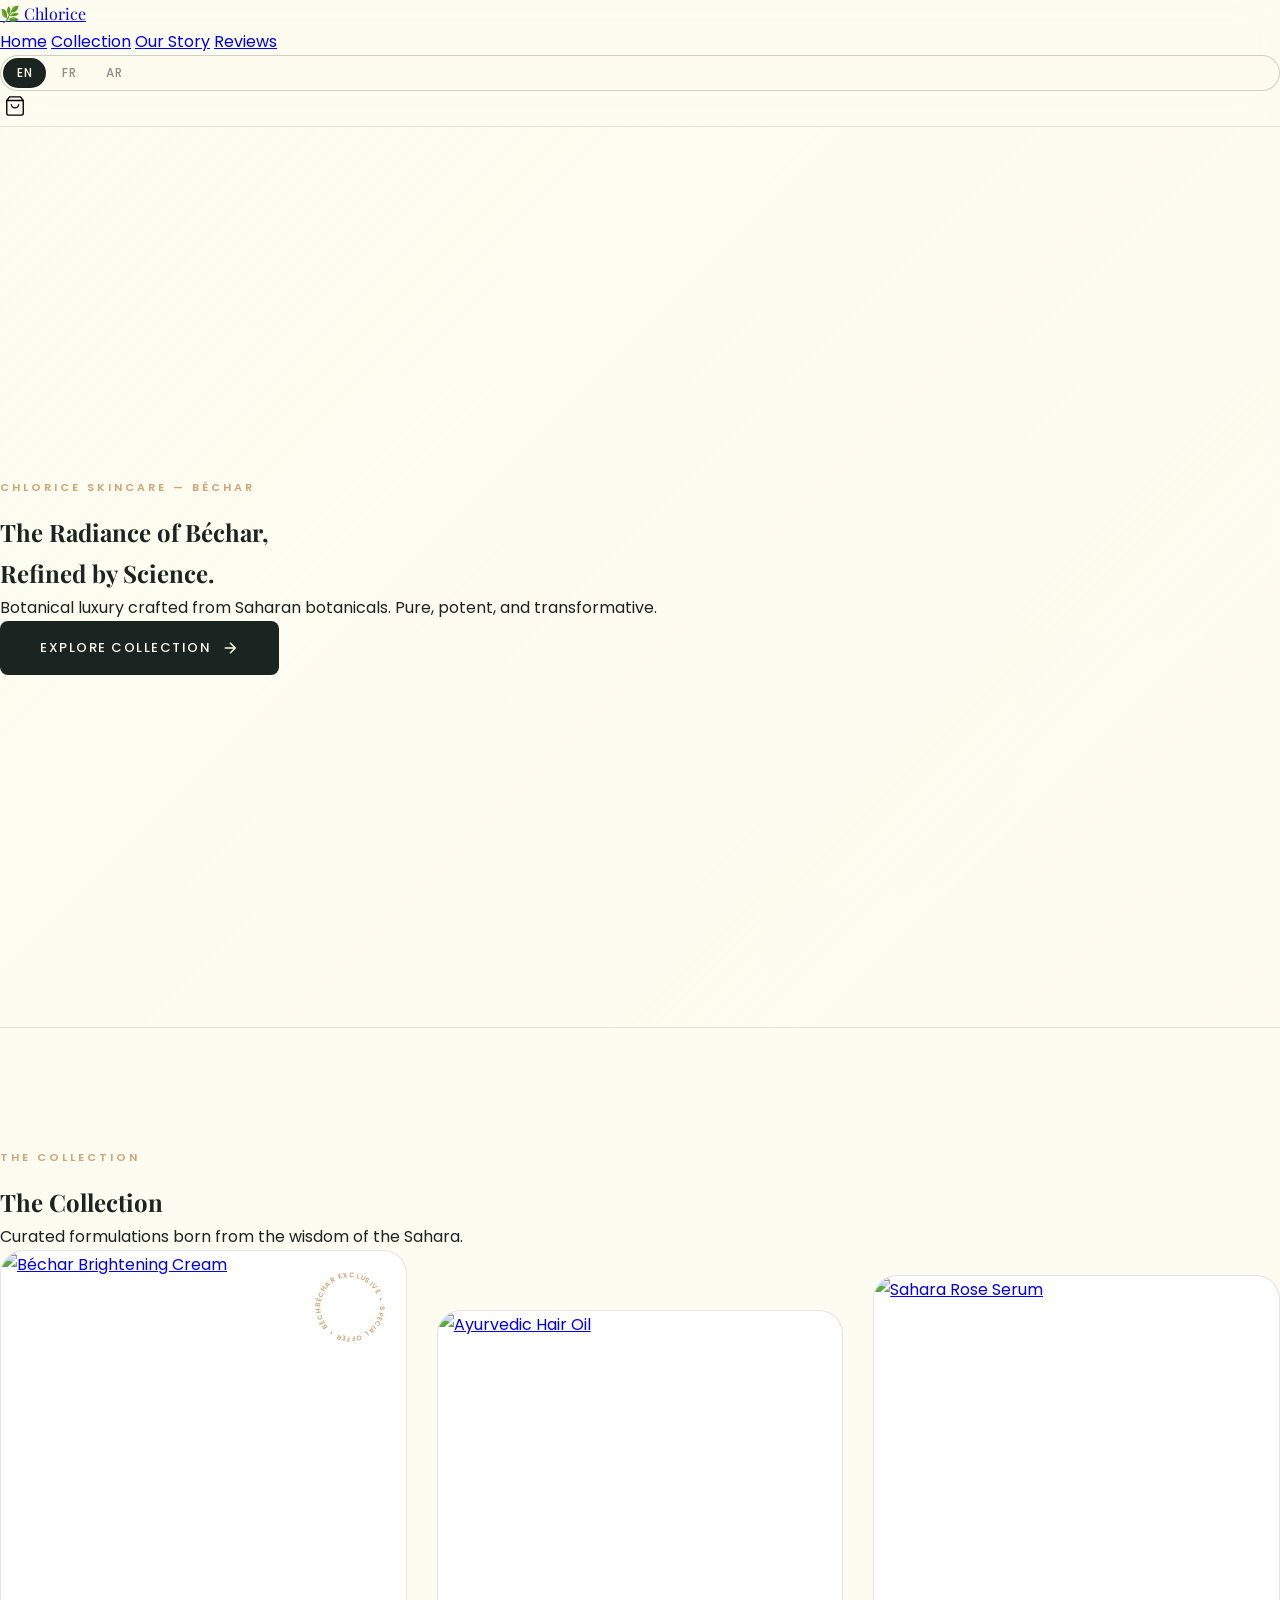
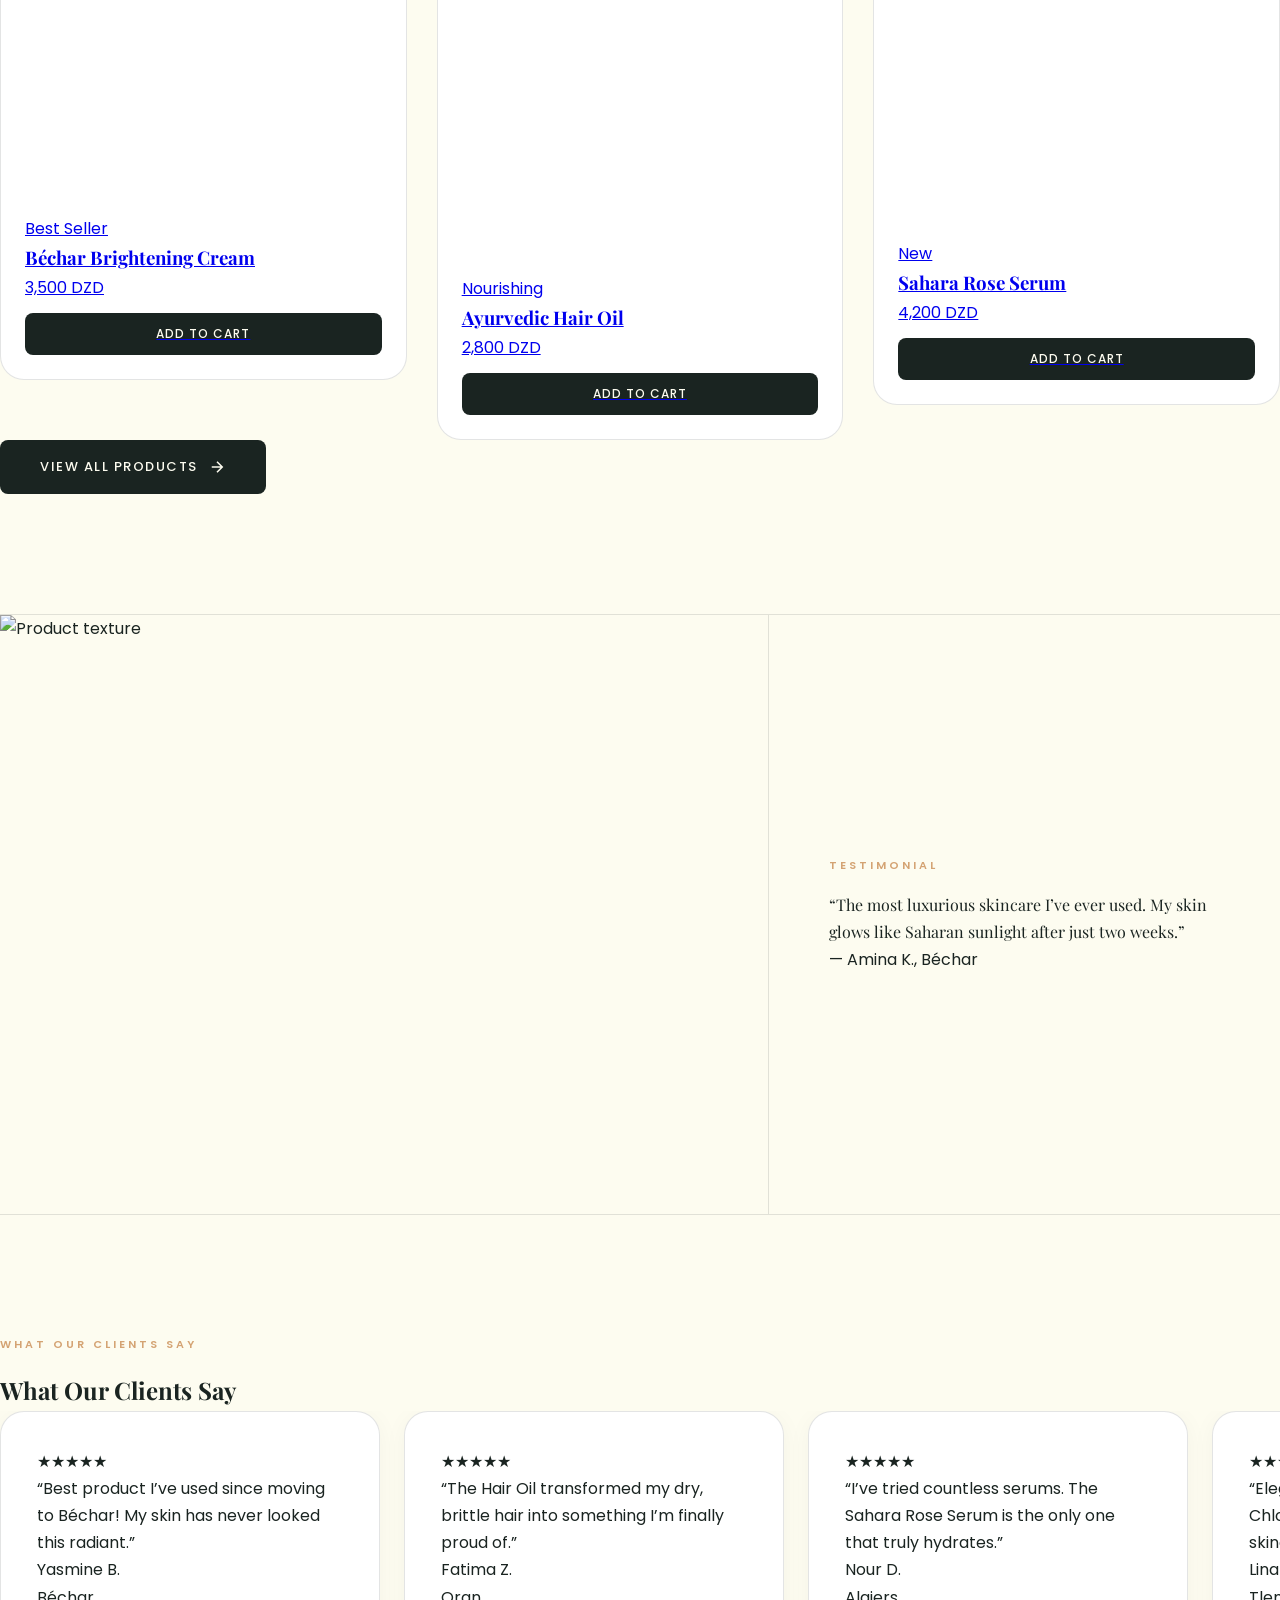
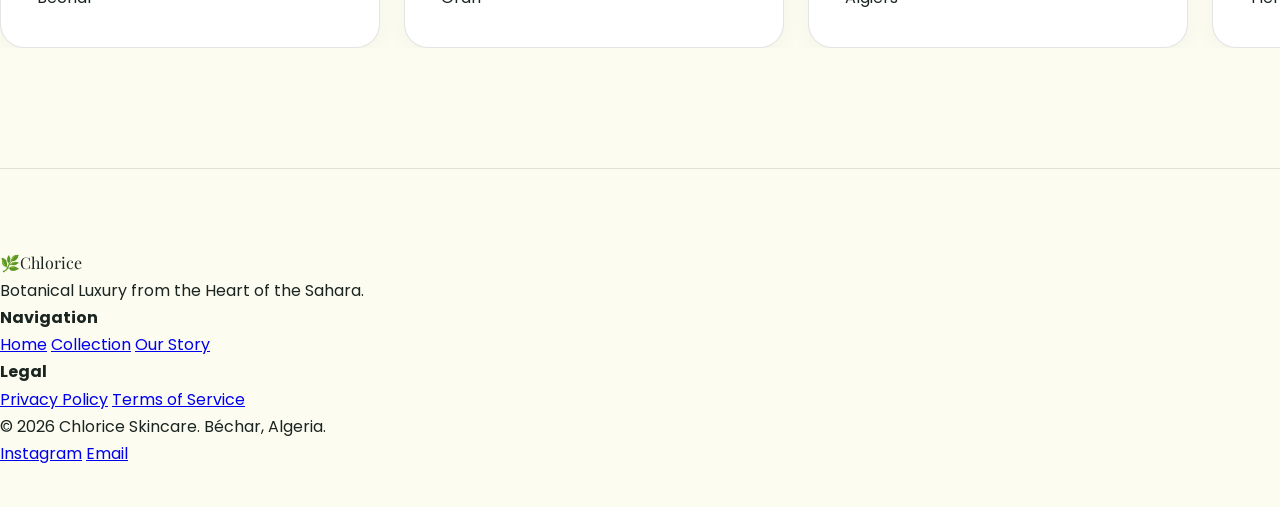
==== index.html @ db686ade "Dynamic products from Supabase: prices, images, and product data all fetched from DB" ====
<!DOCTYPE html>
<html lang="en" dir="ltr">
<head>
  <meta charset="UTF-8">
  <meta name="viewport" content="width=device-width, initial-scale=1.0">
  <title>Chlorice Skincare | Luxury Botanicals from Béchar, Algeria</title>
  <meta name="description" content="Chlorice Skincare — Premium botanical skincare crafted from Saharan botanicals in Béchar, Algeria.">
  <link rel="icon" type="image/svg+xml" href="data:image/svg+xml,<svg xmlns='http://www.w3.org/2000/svg' viewBox='0 0 100 100'><text y='.9em' font-size='90'>🌿</text></svg>">
  <link rel="preconnect" href="https://fonts.googleapis.com">
  <link rel="preconnect" href="https://fonts.gstatic.com" crossorigin>
  <link href="https://fonts.googleapis.com/css2?family=Playfair+Display:ital,wght@0,400;0,500;0,600;0,700;1,400&family=Poppins:wght@300;400;500;600&family=Amiri:ital,wght@0,400;0,700;1,400&family=IBM+Plex+Sans+Arabic:wght@300;400;500;600&display=swap" rel="stylesheet">
  <script src="https://cdn.tailwindcss.com"></script>
  <script>
    tailwind.config = {
      theme: { extend: {
        colors: { bone:'#FDFCF0', forest:'#1A2421', gold:'#D4A373', 'gold-light':'#E8C9A0' },
        fontFamily: { playfair:['Playfair Display','serif'], poppins:['Poppins','sans-serif'] }
      }}
    }
  </script>
  <link rel="stylesheet" href="css/style.css">
</head>
<body class="bg-bone text-forest font-poppins">

  <!-- NAVBAR -->
  <nav id="navbar" class="nav-glass fixed top-0 left-0 right-0 z-50 px-6 lg:px-12">
    <div class="max-w-7xl mx-auto flex items-center justify-between h-20">
      <a href="index.html" class="flex items-center gap-3 no-underline">
        <span class="text-2xl">🌿</span>
        <span class="font-playfair font-heading text-xl font-semibold tracking-wide text-forest">Chlorice</span>
      </a>
      <div class="nav-links hidden md:flex items-center gap-10">
        <a href="index.html" class="text-sm font-medium tracking-wide text-forest/60 hover:text-forest transition-all no-underline" data-i18n="nav.home">Home</a>
        <a href="products.html" class="text-sm font-medium tracking-wide text-forest/60 hover:text-forest transition-all no-underline" data-i18n="nav.collection">Collection</a>
        <a href="story.html" class="text-sm font-medium tracking-wide text-forest/60 hover:text-forest transition-all no-underline" data-i18n="nav.story">Our Story</a>
        <a href="#reviews" class="text-sm font-medium tracking-wide text-forest/60 hover:text-forest transition-all no-underline" data-i18n="nav.reviews">Reviews</a>
      </div>
      <div class="flex items-center gap-5">
        <div class="lang-switcher">
          <button class="lang-btn active" data-lang="en">EN</button>
          <button class="lang-btn" data-lang="fr">FR</button>
          <button class="lang-btn" data-lang="ar">AR</button>
        </div>
        <button id="cart-icon" class="relative" style="background:none;border:none;cursor:pointer;padding:4px">
          <svg width="22" height="22" fill="none" stroke="currentColor" stroke-width="1.5" viewBox="0 0 24 24"><path d="M6 2L3 6v14a2 2 0 002 2h14a2 2 0 002-2V6l-3-4zM3 6h18M16 10a4 4 0 01-8 0"/></svg>
          <span id="cart-badge" class="absolute -top-1 -right-1 w-5 h-5 bg-gold text-bone text-[10px] font-bold rounded-full flex items-center justify-center" style="display:none">0</span>
        </button>
        <button class="mobile-menu-btn" id="mobile-menu-btn"><span></span><span></span><span></span></button>
      </div>
    </div>
    <div id="mobile-nav" class="nav-links-mobile">
      <a href="index.html" class="text-sm font-medium" data-i18n="nav.home">Home</a>
      <a href="products.html" class="text-sm font-medium" data-i18n="nav.collection">Collection</a>
      <a href="story.html" class="text-sm font-medium" data-i18n="nav.story">Our Story</a>
      <a href="#reviews" class="text-sm font-medium" data-i18n="nav.reviews">Reviews</a>
    </div>
  </nav>

  <!-- HERO -->
  <section id="hero" class="hero">
    <div class="hero-bg" style="background-image: url('https://images.unsplash.com/photo-1509316785289-025f5b846b35?w=1800&q=80');"></div>
    <div class="hero-overlay"></div>
    <div class="hero-content max-w-7xl mx-auto px-6 lg:px-12">
      <div class="max-w-2xl">
        <p class="section-label mb-6 reveal">CHLORICE SKINCARE — BÉCHAR</p>
        <h1 class="text-5xl md:text-7xl lg:text-8xl font-heading font-playfair leading-[1.05] mb-8">
          <span class="hero-line"><span data-i18n="hero.tagline">The Radiance of Béchar,</span></span>
          <span class="hero-line"><span class="text-gold" data-i18n="hero.tagline2">Refined by Science.</span></span>
        </h1>
        <p class="text-lg md:text-xl text-forest/60 leading-relaxed mb-10 max-w-lg reveal" data-i18n="hero.subtitle">Botanical luxury crafted from Saharan botanicals. Pure, potent, and transformative.</p>
        <a href="products.html" class="btn-primary reveal">
          <span data-i18n="hero.cta">Explore Collection</span>
          <svg width="18" height="18" fill="none" stroke="currentColor" stroke-width="2" viewBox="0 0 24 24"><path d="M5 12h14M12 5l7 7-7 7"/></svg>
        </a>
      </div>
    </div>
  </section>

  <!-- 3 FEATURED PRODUCTS -->
  <section id="products" class="hairline-top" style="padding: var(--section-gap) 0;">
    <div class="max-w-7xl mx-auto px-6 lg:px-12">
      <div class="text-center mb-20 reveal">
        <p class="section-label" data-i18n="products.section">The Collection</p>
        <h2 class="text-4xl md:text-5xl font-heading font-playfair mt-4" data-i18n="products.section">The Collection</h2>
        <p class="text-forest/50 mt-4 max-w-md mx-auto" data-i18n="products.subtitle">Curated formulations born from the wisdom of the Sahara.</p>
      </div>

      <div class="masonry-grid" id="featured-products-grid">
        <!-- Dynamically populated from Supabase -->
      </div>

      <div class="text-center mt-16 reveal">
        <a href="products.html" class="btn-primary">
          <span data-i18n="products.viewAll">View All Products</span>
          <svg width="18" height="18" fill="none" stroke="currentColor" stroke-width="2" viewBox="0 0 24 24"><path d="M5 12h14M12 5l7 7-7 7"/></svg>
        </a>
      </div>
    </div>
  </section>

  <script>
    /* Render featured products dynamically from Supabase data */
    function renderDynamicProducts() {
      const grid = document.getElementById('featured-products-grid');
      if (!grid) return;

      const keys = ['cream', 'oil', 'serum'];
      const lang = localStorage.getItem('chlorice-lang') || 'en';

      grid.innerHTML = keys.map((key, i) => {
        const p = productData[key];
        const name = (translations[lang] && translations[lang][`product.${key}.name`]) || p.dbName || key;
        const price = p.price ? p.price.toLocaleString() + ' DZD' : '';
        const tag = (translations[lang] && translations[lang][`product.${key}.tag`]) || '';
        const isFirst = i === 0;

        return `<a href="product.html?id=${key}" class="product-card reveal reveal-delay-${i+1} no-underline text-forest">
          <div class="product-img">
            <img src="${p.img}" alt="${name}" loading="lazy">
            ${isFirst ? `<svg class="spinning-badge" viewBox="0 0 100 100"><defs><path id="bc" d="M 50,50 m -37,0 a 37,37 0 1,1 74,0 a 37,37 0 1,1 -74,0"/></defs><text><textPath href="#bc" class="badge-text" data-i18n="badge.text">BÉCHAR EXCLUSIVE • SPECIAL OFFER • </textPath></text></svg>` : ''}
          </div>
          <div class="product-info">
            <span class="text-[10px] font-semibold tracking-[2px] uppercase text-gold" data-i18n="product.${key}.tag">${tag}</span>
            <h3 class="font-heading font-playfair text-xl mt-2" data-i18n="product.${key}.name">${name}</h3>
            <p class="text-forest/50 text-sm mt-1">${price}</p>
            <button class="add-to-cart-btn" data-product="${key}" data-i18n="cart.addToCart">Add to Cart</button>
          </div>
        </a>`;
      }).join('');

      // Re-bind cart buttons for the new elements
      grid.querySelectorAll('.add-to-cart-btn').forEach(btn => {
        btn.addEventListener('click', e => {
          e.preventDefault();
          e.stopPropagation();
          Cart.add(btn.dataset.product);
        });
      });

      // Re-apply i18n
      I18n.apply(I18n.currentLang);

      // Re-init scroll reveal for new elements
      const observer = new IntersectionObserver(entries => {
        entries.forEach(entry => {
          if (entry.isIntersecting) { entry.target.classList.add('revealed'); observer.unobserve(entry.target); }
        });
      }, { threshold: 0.1, rootMargin: '0px 0px -60px 0px' });
      grid.querySelectorAll('.reveal').forEach(el => observer.observe(el));
    }
  </script>

  <!-- SPLIT REVIEW -->
  <section class="split-section hairline-top">
    <div class="split-image">
      <img src="https://images.unsplash.com/photo-1596755389378-c31d21fd1273?w=1000&q=80" alt="Product texture" loading="lazy">
    </div>
    <div class="split-quote">
      <p class="section-label reveal" data-i18n="split.label">Testimonial</p>
      <blockquote class="font-heading font-playfair text-3xl md:text-4xl leading-snug mt-6 reveal" data-i18n="split.quote">\u201CThe most luxurious skincare I\u2019ve ever used. My skin glows like Saharan sunlight after just two weeks.\u201D</blockquote>
      <p class="text-forest/50 mt-8 text-sm tracking-wide reveal" data-i18n="split.author">\u2014 Amina K., Béchar</p>
    </div>
  </section>

  <!-- REVIEW MARQUEE -->
  <section id="reviews" class="hairline-top" style="padding: var(--section-gap) 0;">
    <div class="max-w-7xl mx-auto px-6 lg:px-12 mb-16">
      <div class="text-center reveal">
        <p class="section-label" data-i18n="review.section">What Our Clients Say</p>
        <h2 class="text-4xl md:text-5xl font-heading font-playfair mt-4" data-i18n="review.section">What Our Clients Say</h2>
      </div>
    </div>
    <div class="marquee-container">
      <div class="marquee-track">
        <div class="review-card"><div class="flex gap-1 text-gold mb-4">★★★★★</div><p class="text-forest/80 leading-relaxed mb-6" data-i18n="review.1.text">"Best product I've used since moving to Béchar!"</p><div><p class="font-semibold text-sm" data-i18n="review.1.author">Yasmine B.</p><p class="text-forest/40 text-xs" data-i18n="review.1.location">Béchar</p></div></div>
        <div class="review-card"><div class="flex gap-1 text-gold mb-4">★★★★★</div><p class="text-forest/80 leading-relaxed mb-6" data-i18n="review.2.text">"The Hair Oil transformed my dry, brittle hair."</p><div><p class="font-semibold text-sm" data-i18n="review.2.author">Fatima Z.</p><p class="text-forest/40 text-xs" data-i18n="review.2.location">Oran</p></div></div>
        <div class="review-card"><div class="flex gap-1 text-gold mb-4">★★★★★</div><p class="text-forest/80 leading-relaxed mb-6" data-i18n="review.3.text">"The Sahara Rose Serum is the only one that truly hydrates."</p><div><p class="font-semibold text-sm" data-i18n="review.3.author">Nour D.</p><p class="text-forest/40 text-xs" data-i18n="review.3.location">Algiers</p></div></div>
        <div class="review-card"><div class="flex gap-1 text-gold mb-4">★★★★★</div><p class="text-forest/80 leading-relaxed mb-6" data-i18n="review.4.text">"Chlorice is the standard for Algerian skincare."</p><div><p class="font-semibold text-sm" data-i18n="review.4.author">Lina M.</p><p class="text-forest/40 text-xs" data-i18n="review.4.location">Tlemcen</p></div></div>
        <div class="review-card"><div class="flex gap-1 text-gold mb-4">★★★★★</div><p class="text-forest/80 leading-relaxed mb-6" data-i18n="review.5.text">"The Brightening Cream is a game-changer."</p><div><p class="font-semibold text-sm" data-i18n="review.5.author">Sara T.</p><p class="text-forest/40 text-xs" data-i18n="review.5.location">Constantine</p></div></div>
      </div>
    </div>
  </section>

  <!-- FOOTER -->
  <footer class="hairline-top bg-forest text-bone/80" style="padding: 80px 0 40px;">
    <div class="max-w-7xl mx-auto px-6 lg:px-12">
      <div class="grid grid-cols-1 md:grid-cols-4 gap-16 mb-16">
        <div class="md:col-span-2">
          <div class="flex items-center gap-3 mb-6"><span class="text-2xl">🌿</span><span class="font-heading font-playfair text-2xl text-bone">Chlorice</span></div>
          <p class="text-bone/50 max-w-sm leading-relaxed" data-i18n="footer.tagline">Botanical Luxury from the Heart of the Sahara.</p>
        </div>
        <div>
          <h4 class="text-xs font-semibold tracking-[2px] uppercase text-gold mb-6" data-i18n="footer.nav">Navigation</h4>
          <div class="flex flex-col gap-3">
            <a href="index.html" class="text-bone/50 hover:text-bone transition-all text-sm no-underline" data-i18n="nav.home">Home</a>
            <a href="products.html" class="text-bone/50 hover:text-bone transition-all text-sm no-underline" data-i18n="nav.collection">Collection</a>
            <a href="story.html" class="text-bone/50 hover:text-bone transition-all text-sm no-underline" data-i18n="nav.story">Our Story</a>
          </div>
        </div>
        <div>
          <h4 class="text-xs font-semibold tracking-[2px] uppercase text-gold mb-6" data-i18n="footer.legal">Legal</h4>
          <div class="flex flex-col gap-3">
            <a href="#" class="text-bone/50 hover:text-bone transition-all text-sm no-underline" data-i18n="footer.privacy">Privacy Policy</a>
            <a href="#" class="text-bone/50 hover:text-bone transition-all text-sm no-underline" data-i18n="footer.terms">Terms of Service</a>
          </div>
        </div>
      </div>
      <div class="border-t border-bone/10 pt-8 flex flex-col md:flex-row items-center justify-between gap-4">
        <p class="text-bone/30 text-xs" data-i18n="footer.copyright">© 2026 Chlorice Skincare. Béchar, Algeria.</p>
        <div class="flex items-center gap-6">
          <a href="#" class="text-bone/30 hover:text-gold transition-all text-xs no-underline">Instagram</a>
          <a href="#" class="text-bone/30 hover:text-gold transition-all text-xs no-underline">Email</a>
        </div>
      </div>
    </div>
  </footer>

  <script src="https://cdn.jsdelivr.net/npm/@supabase/supabase-js@2"></script>
  <script src="js/supabase.js"></script>
  <script src="js/translations.js"></script>
  <script src="js/i18n.js"></script>
  <script src="js/ui.js"></script>
  <script src="js/cart.js"></script>
  <script src="js/app.js"></script>
</body>
</html>
---- css/style.css ----
/* =============================================
   CHLORICE BÉCHAR — Modern Apothecary
   Design System & Component Styles
   ============================================= */

/* ---------- Custom Properties ---------- */
:root {
  --bone: #FDFCF0;
  --forest: #1A2421;
  --gold: #D4A373;
  --gold-light: #E8C9A0;
  --gold-dark: #B8894F;
  --section-gap: 120px;
  --hairline: 0.5px solid rgba(26, 36, 33, 0.12);
  --glass-bg: rgba(253, 252, 240, 0.72);
  --glass-blur: blur(20px);
  --ease-out: cubic-bezier(0.16, 1, 0.3, 1);
  --transition: all 0.5s cubic-bezier(0.16, 1, 0.3, 1);
  --radius-sm: 8px;
  --radius-md: 16px;
  --radius-lg: 24px;
}

/* ---------- Base ---------- */
*, *::before, *::after { margin: 0; padding: 0; box-sizing: border-box; }
html { scroll-behavior: smooth; -webkit-font-smoothing: antialiased; }
body {
  background: var(--bone);
  color: var(--forest);
  font-family: 'Poppins', sans-serif;
  line-height: 1.7;
  overflow-x: hidden;
}

/* ---------- Arabic Font Swap ---------- */
html[dir="rtl"] body { font-family: 'IBM Plex Sans Arabic', sans-serif; }
.font-heading { font-family: 'Playfair Display', serif; }
html[dir="rtl"] .font-heading { font-family: 'Amiri', serif !important; }

/* ---------- Glassmorphism Nav ---------- */
.nav-glass {
  background: var(--glass-bg);
  backdrop-filter: var(--glass-blur);
  -webkit-backdrop-filter: var(--glass-blur);
  border-bottom: var(--hairline);
  transition: var(--transition);
}
.nav-glass.scrolled {
  background: rgba(253, 252, 240, 0.95);
  box-shadow: 0 1px 30px rgba(26, 36, 33, 0.06);
}

/* ---------- Language Switcher ---------- */
.lang-switcher {
  display: flex;
  align-items: center;
  gap: 2px;
  border: 0.5px solid rgba(26, 36, 33, 0.2);
  border-radius: 100px;
  padding: 2px;
  background: rgba(253, 252, 240, 0.5);
}
.lang-btn {
  padding: 6px 14px;
  border-radius: 100px;
  font-size: 12px;
  font-weight: 500;
  letter-spacing: 0.5px;
  cursor: pointer;
  transition: var(--transition);
  border: none;
  background: transparent;
  color: var(--forest);
  opacity: 0.5;
  font-family: 'Poppins', sans-serif;
}
.lang-btn.active { background: var(--forest); color: var(--bone); opacity: 1; }
.lang-btn:hover:not(.active) { opacity: 0.8; }

/* ---------- Hero ---------- */
.hero {
  position: relative;
  height: 100vh;
  min-height: 700px;
  display: flex;
  align-items: center;
  overflow: hidden;
}
.hero-bg {
  position: absolute;
  inset: 0;
  background-size: cover;
  background-position: center;
  z-index: 0;
  transition: transform 0.1s linear;
}
.hero-overlay {
  position: absolute;
  inset: 0;
  background: linear-gradient(135deg, rgba(253,252,240,0.92) 0%, rgba(253,252,240,0.7) 50%, rgba(253,252,240,0.35) 100%);
  z-index: 1;
}
.hero-content { position: relative; z-index: 2; }
.hero-line {
  display: block;
  overflow: hidden;
}
.hero-line span {
  display: inline-block;
  transform: translateY(100%);
  animation: line-up 1s var(--ease-out) forwards;
}
.hero-line:nth-child(2) span { animation-delay: 0.15s; }
@keyframes line-up { to { transform: translateY(0); } }

/* ---------- Masonry Grid ---------- */
.masonry-grid {
  display: grid;
  grid-template-columns: repeat(3, 1fr);
  gap: 30px;
  align-items: start;
}
.masonry-grid .product-card:nth-child(2) { margin-top: 60px; }
.masonry-grid .product-card:nth-child(3) { margin-top: 25px; }

/* ---------- Product Card ---------- */
.product-card {
  position: relative;
  border-radius: var(--radius-lg);
  overflow: hidden;
  cursor: pointer;
  transition: var(--transition);
  border: var(--hairline);
  background: white;
}
.product-card:hover {
  transform: translateY(-8px);
  box-shadow: 0 30px 60px rgba(26, 36, 33, 0.08);
}
.product-card:hover .product-img img { transform: scale(1.05); }
.product-img {
  position: relative;
  overflow: hidden;
  aspect-ratio: 3/4;
}
.product-img img {
  width: 100%;
  height: 100%;
  object-fit: cover;
  transition: transform 0.8s var(--ease-out);
}
.product-info { padding: 24px; }

/* ---------- Spinning Badge ---------- */
.spinning-badge {
  position: absolute;
  top: 16px;
  right: 16px;
  width: 80px;
  height: 80px;
  animation: spin 12s linear infinite;
  z-index: 5;
}
html[dir="rtl"] .spinning-badge { right: auto; left: 16px; }
.spinning-badge text {
  fill: var(--gold);
  font-size: 8.5px;
  font-weight: 600;
  letter-spacing: 1.5px;
  text-transform: uppercase;
}
@keyframes spin { to { transform: rotate(360deg); } }

/* ---------- Split Review ---------- */
.split-section {
  display: grid;
  grid-template-columns: 60% 40%;
  min-height: 600px;
  overflow: hidden;
}
html[dir="rtl"] .split-section { direction: rtl; }
.split-image { position: relative; overflow: hidden; }
.split-image img { width: 100%; height: 100%; object-fit: cover; }
.split-quote {
  display: flex;
  flex-direction: column;
  justify-content: center;
  padding: 80px 60px;
  border-left: var(--hairline);
}
html[dir="rtl"] .split-quote { border-left: none; border-right: var(--hairline); }

/* ---------- Marquee ---------- */
.marquee-container {
  overflow: hidden;
  white-space: nowrap;
  position: relative;
}
.marquee-track {
  display: inline-flex;
  gap: 24px;
  animation: marquee-scroll 45s linear infinite;
}
.marquee-track:hover { animation-play-state: paused; }
.review-card {
  flex-shrink: 0;
  width: 380px;
  padding: 36px;
  border-radius: var(--radius-lg);
  background: white;
  border: var(--hairline);
  box-shadow: 0 4px 24px rgba(26, 36, 33, 0.04);
  white-space: normal;
  transition: var(--transition);
}
.review-card:hover { box-shadow: 0 12px 40px rgba(26, 36, 33, 0.08); }
@keyframes marquee-scroll { from { transform: translateX(0); } to { transform: translateX(-50%); } }
html[dir="rtl"] .marquee-track { animation-name: marquee-scroll-rtl; }
@keyframes marquee-scroll-rtl { from { transform: translateX(0); } to { transform: translateX(50%); } }

/* ---------- Before/After Slider ---------- */
.comparison-container {
  position: relative;
  width: 100%;
  max-width: 700px;
  margin: 0 auto;
  overflow: hidden;
  border-radius: var(--radius-lg);
  aspect-ratio: 16/10;
  cursor: ew-resize;
  border: var(--hairline);
  user-select: none;
}
.comparison-container img {
  position: absolute;
  top: 0; left: 0;
  width: 100%; height: 100%;
  object-fit: cover;
  pointer-events: none;
}
.comparison-after { clip-path: inset(0 0 0 50%); }
.comparison-slider {
  position: absolute;
  top: 0; bottom: 0;
  left: 50%;
  width: 3px;
  background: var(--gold);
  z-index: 10;
  transform: translateX(-50%);
  pointer-events: none;
}
.comparison-handle {
  position: absolute;
  top: 50%; left: 50%;
  transform: translate(-50%, -50%);
  width: 44px; height: 44px;
  border-radius: 50%;
  background: var(--gold);
  display: flex;
  align-items: center;
  justify-content: center;
  box-shadow: 0 4px 20px rgba(212, 163, 115, 0.4);
  pointer-events: none;
}
.comparison-label {
  position: absolute;
  bottom: 20px;
  padding: 6px 16px;
  border-radius: 100px;
  font-size: 11px;
  font-weight: 600;
  letter-spacing: 1px;
  text-transform: uppercase;
  pointer-events: none;
  z-index: 5;
}
.comparison-label.before-label { left: 20px; background: rgba(26,36,33,0.7); color: white; }
.comparison-label.after-label { right: 20px; background: var(--gold); color: white; }

/* ---------- Cart Drawer ---------- */
.cart-overlay {
  position: fixed;
  inset: 0;
  background: rgba(26, 36, 33, 0.4);
  backdrop-filter: blur(4px);
  z-index: 100;
  opacity: 0;
  pointer-events: none;
  transition: opacity 0.4s ease;
}
.cart-overlay.active { opacity: 1; pointer-events: auto; }
.cart-drawer {
  position: fixed;
  top: 0; right: 0; bottom: 0;
  width: 440px;
  max-width: 92vw;
  background: var(--bone);
  z-index: 101;
  transform: translateX(100%);
  transition: transform 0.5s var(--ease-out);
  display: flex;
  flex-direction: column;
  border-left: var(--hairline);
}
html[dir="rtl"] .cart-drawer {
  right: auto; left: 0;
  transform: translateX(-100%);
  border-left: none;
  border-right: var(--hairline);
}
.cart-drawer.active { transform: translateX(0); }

/* Cart Qty Buttons */
.cart-qty-btn {
  width: 28px; height: 28px;
  border-radius: 50%;
  border: .5px solid rgba(26,36,33,.2);
  background: none;
  display: flex; align-items: center; justify-content: center;
  font-size: 14px;
  cursor: pointer;
  transition: var(--transition);
  color: var(--forest);
}
.cart-qty-btn:hover { background: rgba(26,36,33,.05); }
.cart-remove-btn {
  background: none; border: none; cursor: pointer;
  color: rgba(26,36,33,.3);
  transition: var(--transition);
  padding: 4px;
}
.cart-remove-btn:hover { color: #e53e3e; }

/* ---------- Add to Cart Button ---------- */
.add-to-cart-btn {
  display: flex;
  align-items: center;
  justify-content: center;
  gap: 8px;
  width: 100%;
  padding: 12px 20px;
  margin-top: 12px;
  background: var(--forest);
  color: var(--bone);
  border: none;
  border-radius: var(--radius-sm);
  font-size: 12px;
  font-weight: 500;
  letter-spacing: 1px;
  text-transform: uppercase;
  cursor: pointer;
  transition: var(--transition);
  font-family: inherit;
}
.add-to-cart-btn:hover {
  background: var(--gold);
  transform: translateY(-1px);
}
.add-to-cart-btn.btn-lg {
  padding: 18px 40px;
  font-size: 14px;
  border-radius: var(--radius-md);
  letter-spacing: 1.5px;
}

/* ---------- Cart Toast ---------- */
.cart-toast {
  position: fixed;
  bottom: 24px;
  right: 24px;
  z-index: 200;
  background: var(--forest);
  color: var(--bone);
  padding: 14px 24px;
  border-radius: 12px;
  font-size: 13px;
  font-weight: 500;
  display: flex;
  align-items: center;
  gap: 10px;
  box-shadow: 0 12px 40px rgba(26,36,33,.2);
  transform: translateY(20px);
  opacity: 0;
  transition: all .4s var(--ease-out);
  font-family: 'Poppins', sans-serif;
}
html[dir="rtl"] .cart-toast { right: auto; left: 24px; }
.cart-toast.show { transform: translateY(0); opacity: 1; }

/* ---------- Checkout Form ---------- */
.checkout-input {
  width: 100%;
  padding: 16px 20px;
  background: white;
  border: .5px solid rgba(26,36,33,.15);
  border-radius: var(--radius-sm);
  font-size: 14px;
  font-family: inherit;
  color: var(--forest);
  transition: var(--transition);
  outline: none;
}
.checkout-input:focus {
  border-color: var(--gold);
  box-shadow: 0 0 0 3px rgba(212,163,115,.12);
}
.checkout-input::placeholder { color: rgba(26,36,33,.3); }
html[dir="rtl"] .checkout-input { font-family: 'IBM Plex Sans Arabic', sans-serif; }
.checkout-select {
  appearance: none;
  background-image: url("data:image/svg+xml,%3Csvg width='12' height='8' viewBox='0 0 12 8' fill='none' xmlns='http://www.w3.org/2000/svg'%3E%3Cpath d='M1 1.5L6 6.5L11 1.5' stroke='%231A2421' stroke-width='1.5' stroke-linecap='round'/%3E%3C/svg%3E");
  background-repeat: no-repeat;
  background-position: right 16px center;
  padding-right: 44px;
}
html[dir="rtl"] .checkout-select {
  background-position: left 16px center;
  padding-right: 20px;
  padding-left: 44px;
}
.order-summary-item {
  display: flex;
  gap: 12px;
  padding: 16px 0;
  border-bottom: .5px solid rgba(26,36,33,.08);
}
.success-overlay {
  position: fixed; inset: 0;
  background: rgba(253,252,240,.97);
  z-index: 200;
  display: flex;
  align-items: center;
  justify-content: center;
  text-align: center;
}

/* ---------- Scroll Reveal ---------- */
.reveal {
  opacity: 0;
  transform: translateY(40px);
  transition: opacity 0.8s var(--ease-out), transform 0.8s var(--ease-out);
}
.reveal.revealed { opacity: 1; transform: translateY(0); }
.reveal-delay-1 { transition-delay: 0.1s; }
.reveal-delay-2 { transition-delay: 0.2s; }
.reveal-delay-3 { transition-delay: 0.3s; }
.reveal-delay-4 { transition-delay: 0.4s; }

/* ---------- CTA Button ---------- */
.btn-primary {
  display: inline-flex;
  align-items: center;
  gap: 10px;
  padding: 16px 40px;
  background: var(--forest);
  color: var(--bone);
  border: none;
  border-radius: var(--radius-sm);
  font-size: 13px;
  font-weight: 500;
  letter-spacing: 1.5px;
  text-transform: uppercase;
  cursor: pointer;
  transition: var(--transition);
  font-family: inherit;
  text-decoration: none;
}
.btn-primary:hover {
  background: var(--gold);
  transform: translateY(-2px);
  box-shadow: 0 12px 30px rgba(212, 163, 115, 0.25);
}

/* ---------- Section Headers ---------- */
.section-label {
  font-size: 11px;
  font-weight: 600;
  letter-spacing: 3px;
  text-transform: uppercase;
  color: var(--gold);
  margin-bottom: 16px;
}

/* ---------- Hairline Borders ---------- */
.hairline-top { border-top: var(--hairline); }
.hairline-bottom { border-bottom: var(--hairline); }

/* ---------- Scrollbar ---------- */
::-webkit-scrollbar { width: 6px; }
::-webkit-scrollbar-track { background: var(--bone); }
::-webkit-scrollbar-thumb { background: var(--gold-light); border-radius: 3px; }
::-webkit-scrollbar-thumb:hover { background: var(--gold); }
::selection { background: var(--gold-light); color: var(--forest); }

/* ---------- Mobile Nav ---------- */
.mobile-menu-btn {
  display: none;
  flex-direction: column;
  gap: 5px;
  background: none;
  border: none;
  cursor: pointer;
  padding: 4px;
}
.mobile-menu-btn span {
  display: block;
  width: 22px;
  height: 1.5px;
  background: var(--forest);
  transition: var(--transition);
}
.nav-links-mobile {
  display: none;
  position: absolute;
  top: 100%;
  left: 0; right: 0;
  background: var(--bone);
  border-bottom: var(--hairline);
  padding: 24px;
  flex-direction: column;
  gap: 16px;
}
.nav-links-mobile.open { display: flex; }

/* ---------- Responsive ---------- */
@media (max-width: 1024px) {
  :root { --section-gap: 80px; }
  .masonry-grid { grid-template-columns: 1fr 1fr; }
  .masonry-grid .product-card:nth-child(2) { margin-top: 40px; }
  .masonry-grid .product-card:nth-child(3) { margin-top: 0; }
  .split-section, html[dir="rtl"] .split-section { grid-template-columns: 1fr; }
  .split-image { min-height: 400px; }
  .split-quote { border-left: none; border-top: var(--hairline); padding: 60px 40px; }
  html[dir="rtl"] .split-quote { border-right: none; border-top: var(--hairline); }
}

@media (max-width: 768px) {
  :root { --section-gap: 60px; }
  .masonry-grid { grid-template-columns: 1fr; }
  .masonry-grid .product-card:nth-child(n) { margin-top: 0; }
  .review-card { width: 300px; padding: 28px; }
  .comparison-container { aspect-ratio: 4/3; }
  .modal-drawer { width: 100%; max-width: 100vw; }
  .nav-links { display: none !important; }
  .mobile-menu-btn { display: flex; }
}
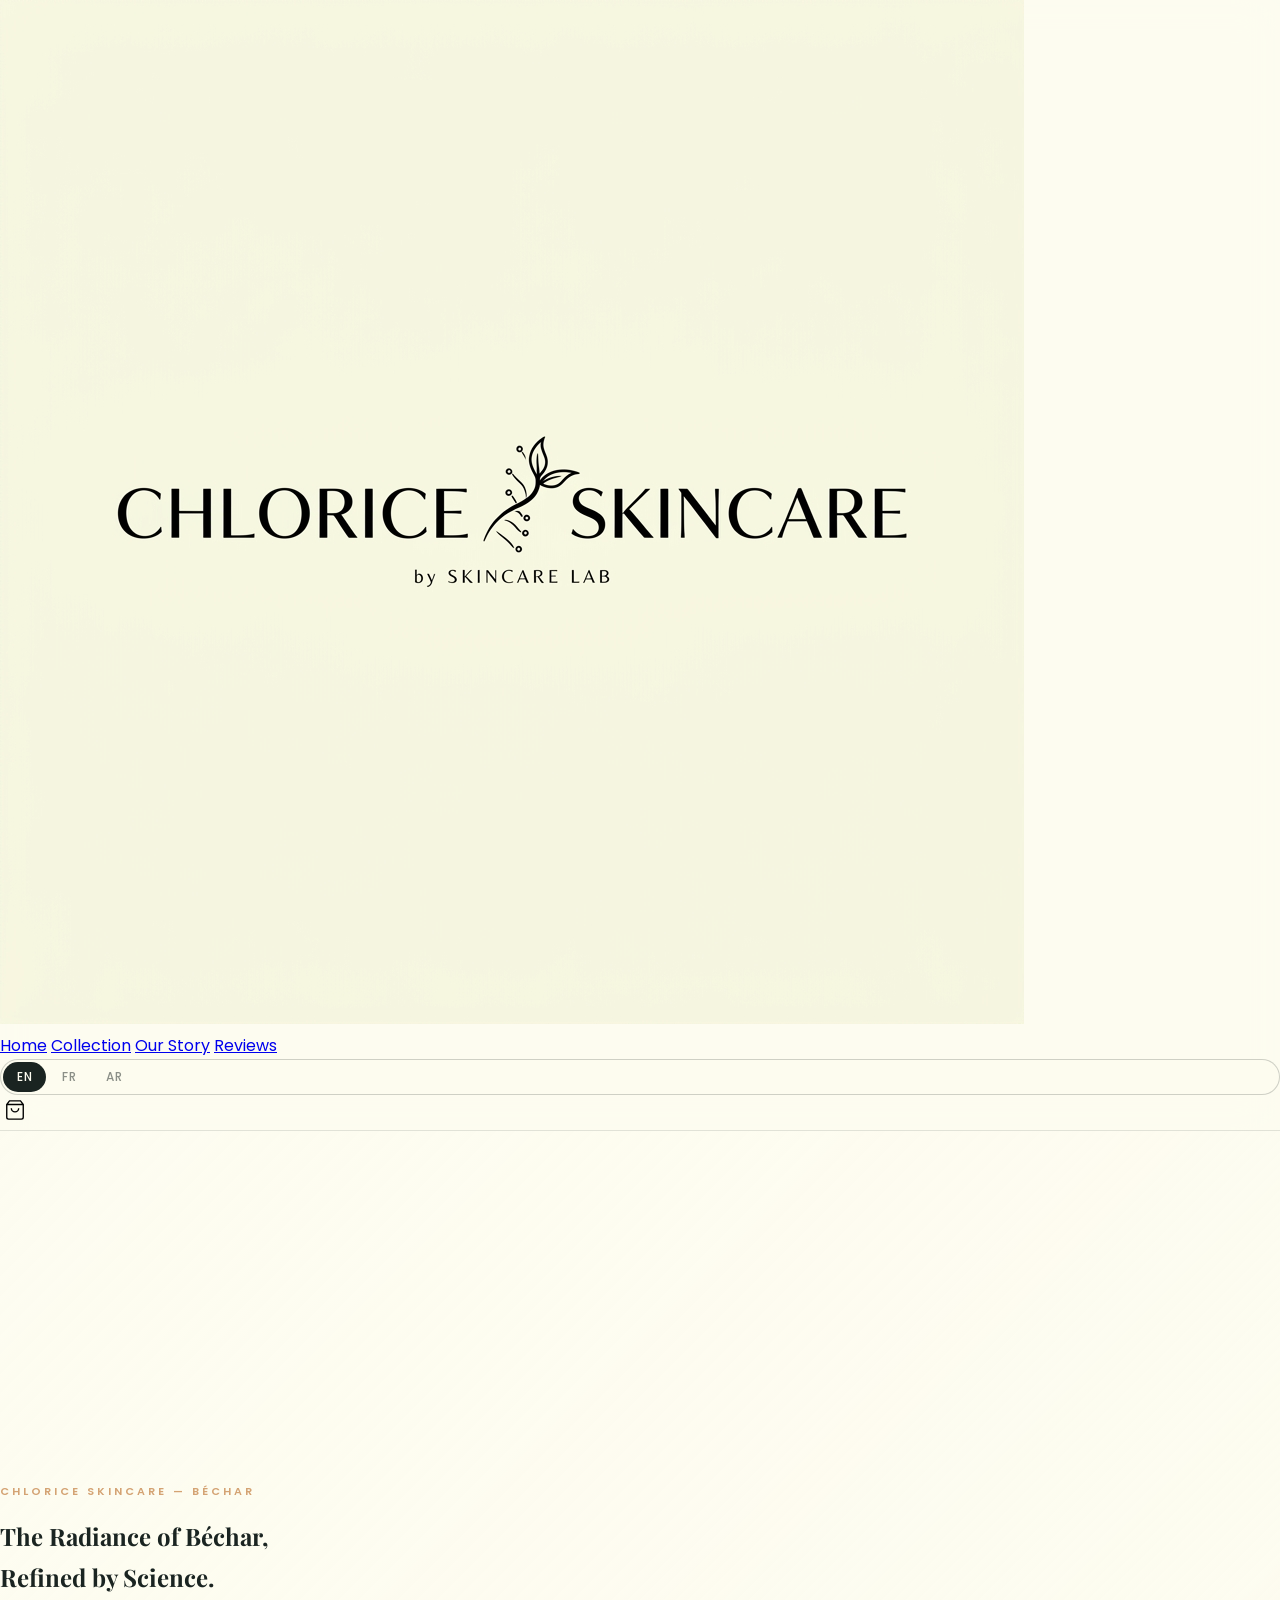
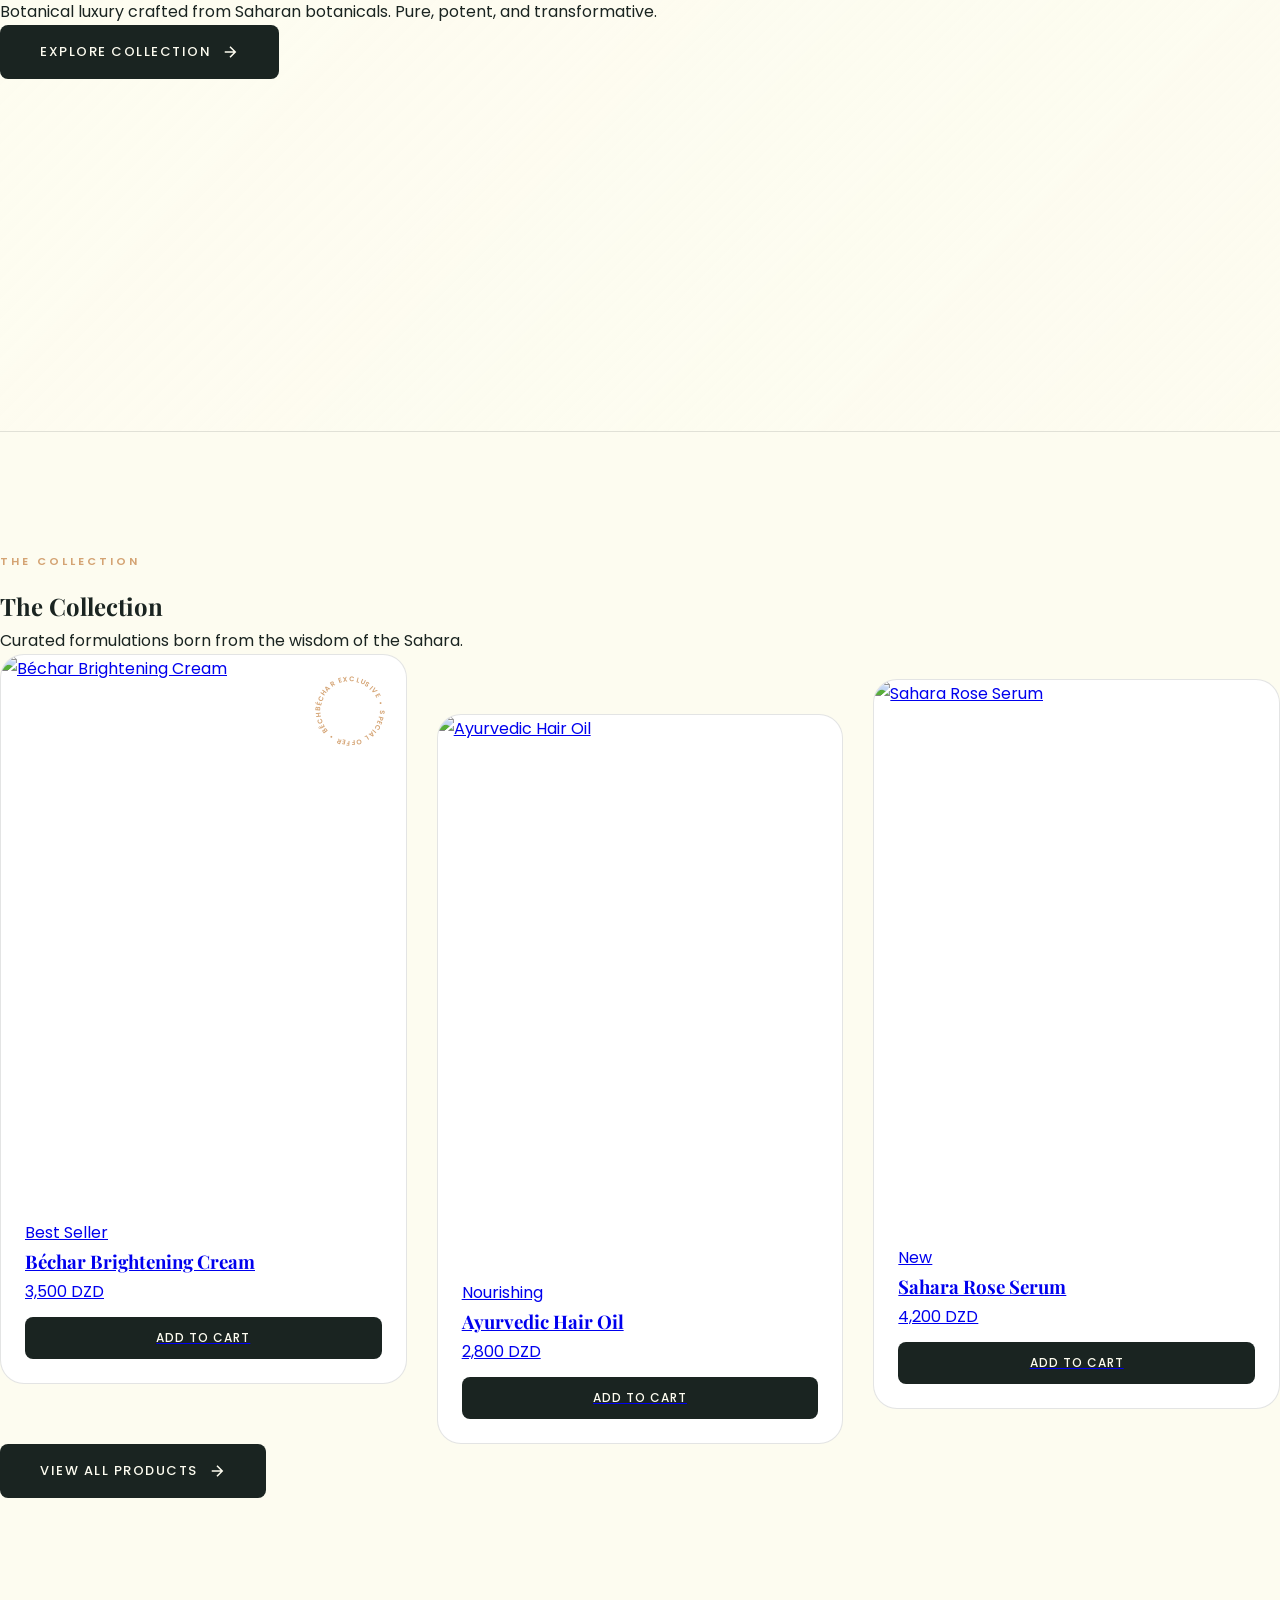
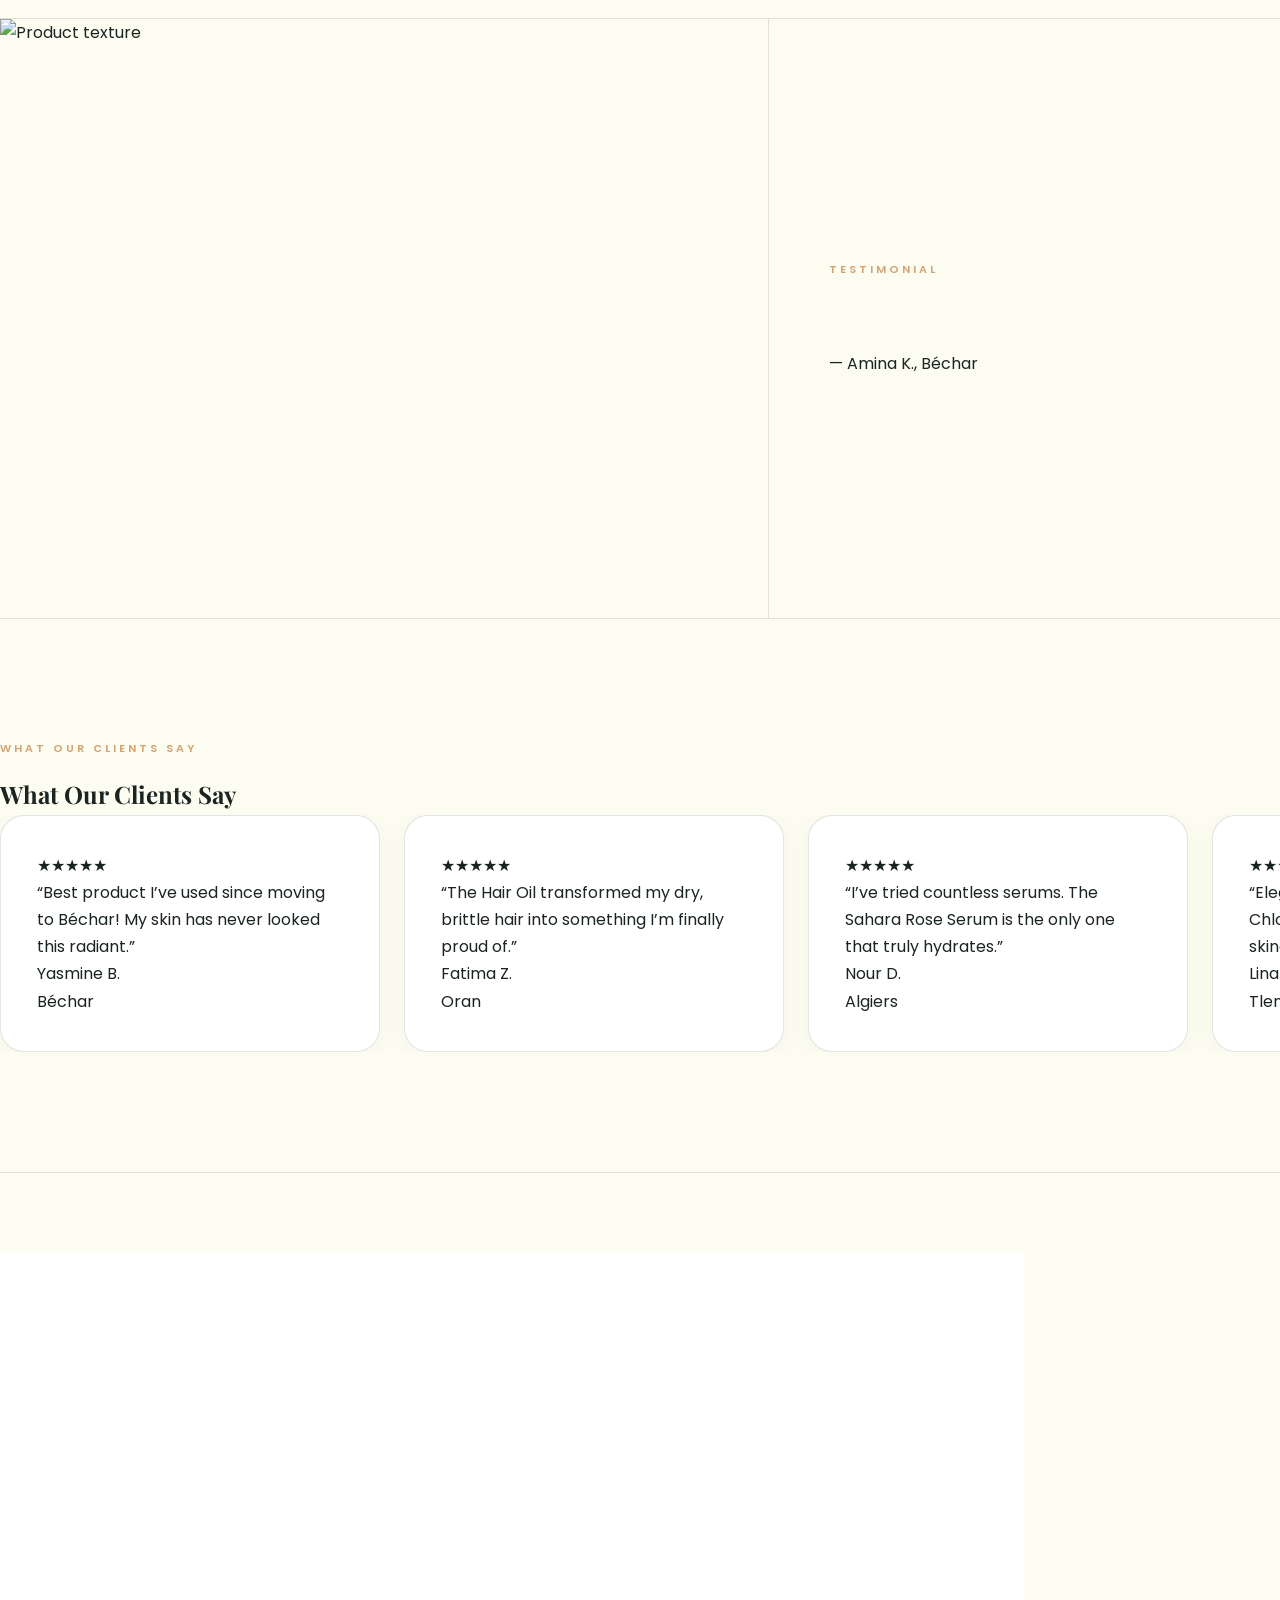
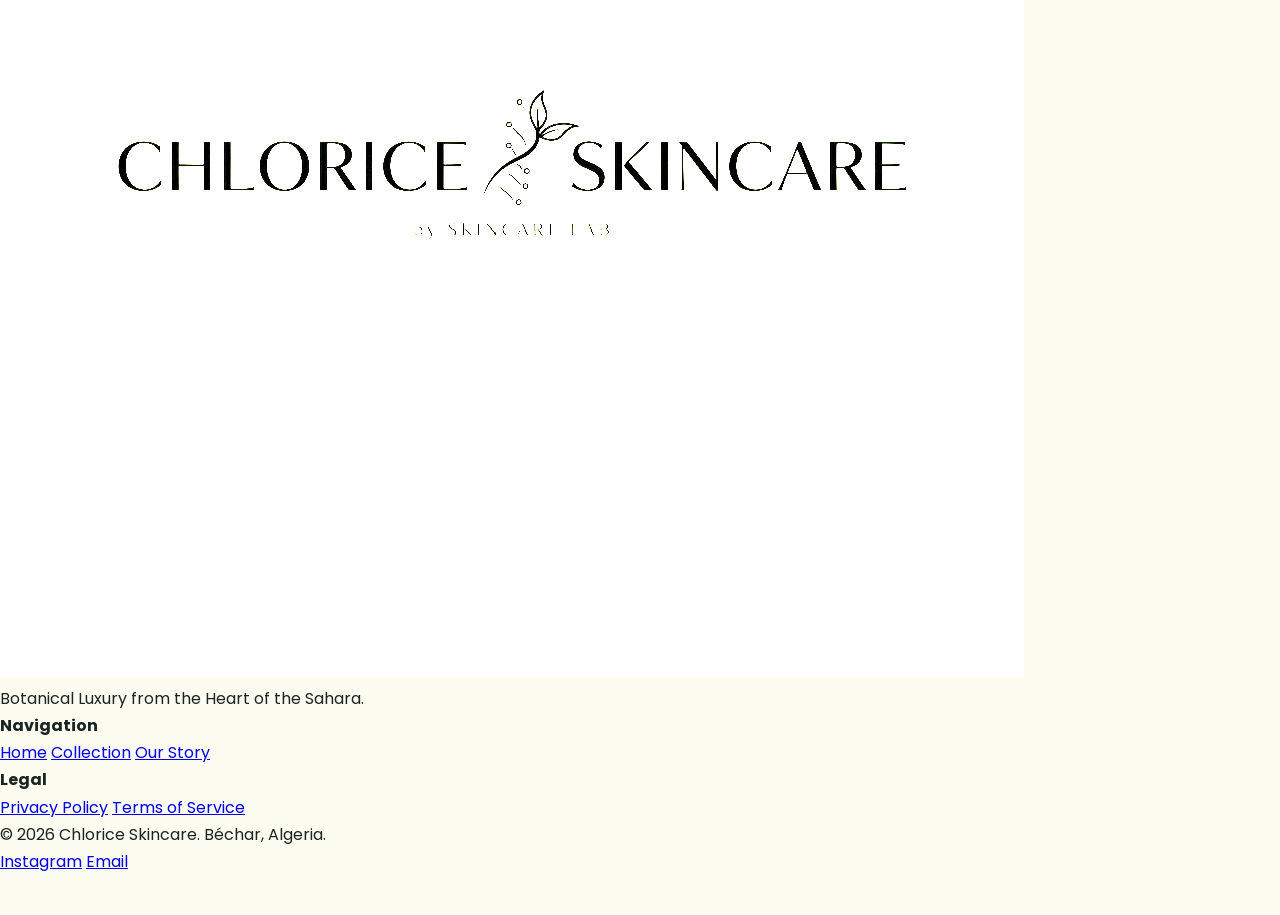
==== commit e152f543: "Logo update + checkout: remove address, add delivery pricing (Bechar 250, Tamanrasset/Tindouf 1600, " ====
--- a/index.html
+++ b/index.html
@@ -26,8 +26,7 @@
   <nav id="navbar" class="nav-glass fixed top-0 left-0 right-0 z-50 px-6 lg:px-12">
     <div class="max-w-7xl mx-auto flex items-center justify-between h-20">
       <a href="index.html" class="flex items-center gap-3 no-underline">
-        <span class="text-2xl">🌿</span>
-        <span class="font-playfair font-heading text-xl font-semibold tracking-wide text-forest">Chlorice</span>
+        <img src="image/logo.png" alt="Chlorice Skincare" class="h-10 w-auto" style="mix-blend-mode:multiply;">
       </a>
       <div class="nav-links hidden md:flex items-center gap-10">
         <a href="index.html" class="text-sm font-medium tracking-wide text-forest/60 hover:text-forest transition-all no-underline" data-i18n="nav.home">Home</a>
@@ -186,7 +185,7 @@
     <div class="max-w-7xl mx-auto px-6 lg:px-12">
       <div class="grid grid-cols-1 md:grid-cols-4 gap-16 mb-16">
         <div class="md:col-span-2">
-          <div class="flex items-center gap-3 mb-6"><span class="text-2xl">🌿</span><span class="font-heading font-playfair text-2xl text-bone">Chlorice</span></div>
+          <div class="flex items-center gap-3 mb-6"><img src="image/logo.png" alt="Chlorice" class="h-10 w-auto" style="filter:brightness(10);"></div>
           <p class="text-bone/50 max-w-sm leading-relaxed" data-i18n="footer.tagline">Botanical Luxury from the Heart of the Sahara.</p>
         </div>
         <div>
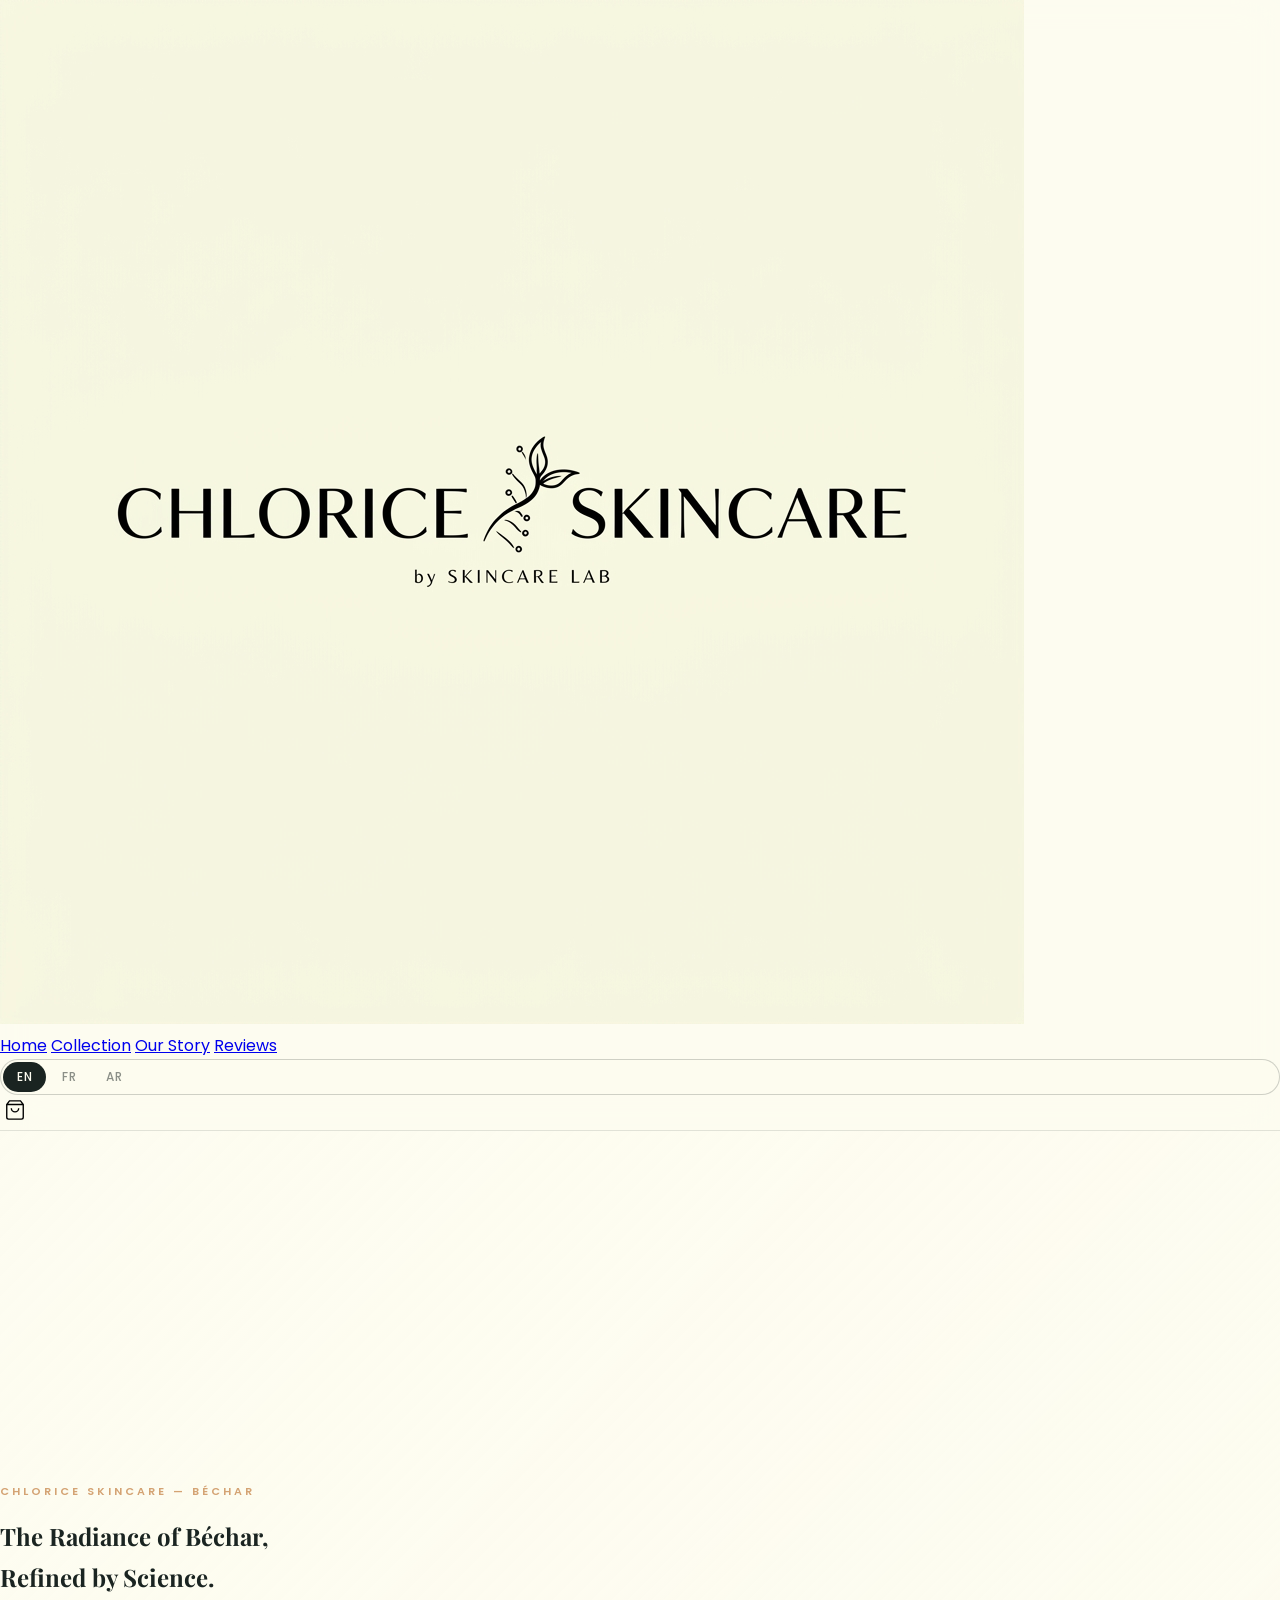
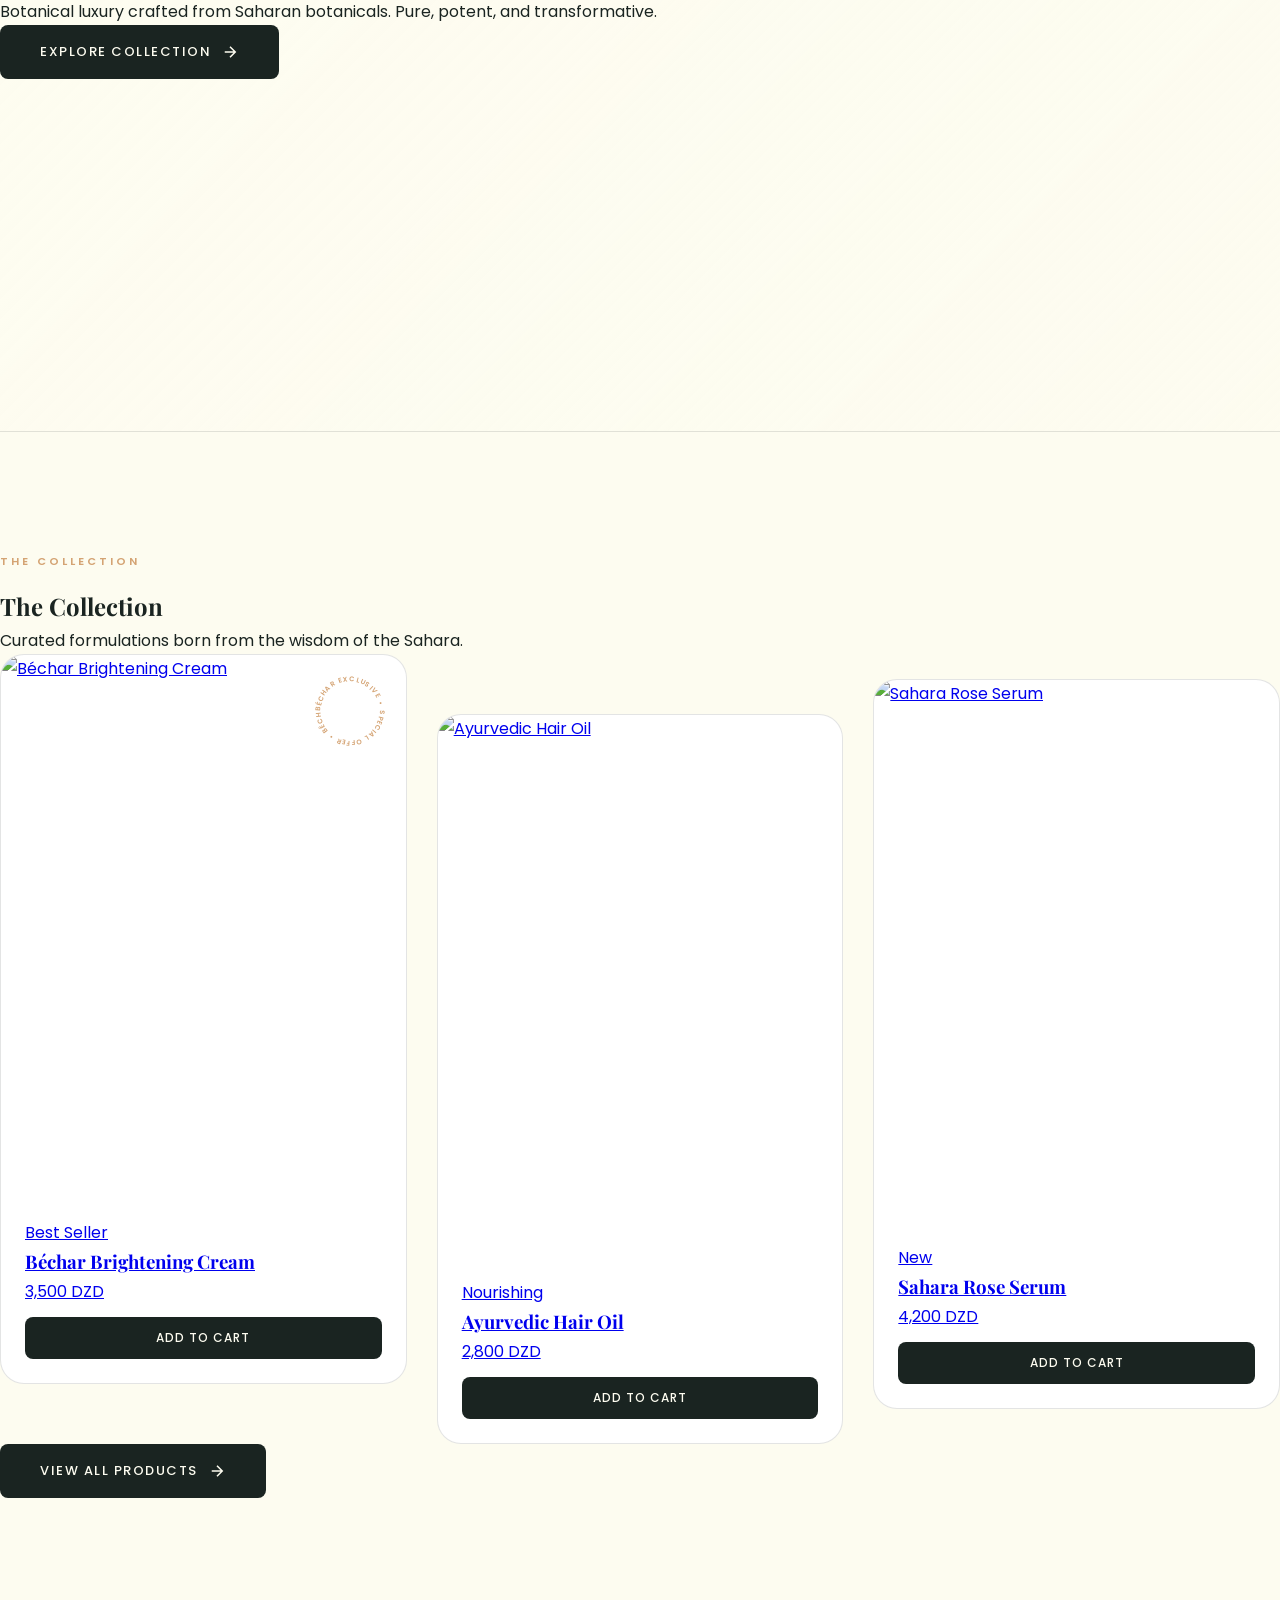
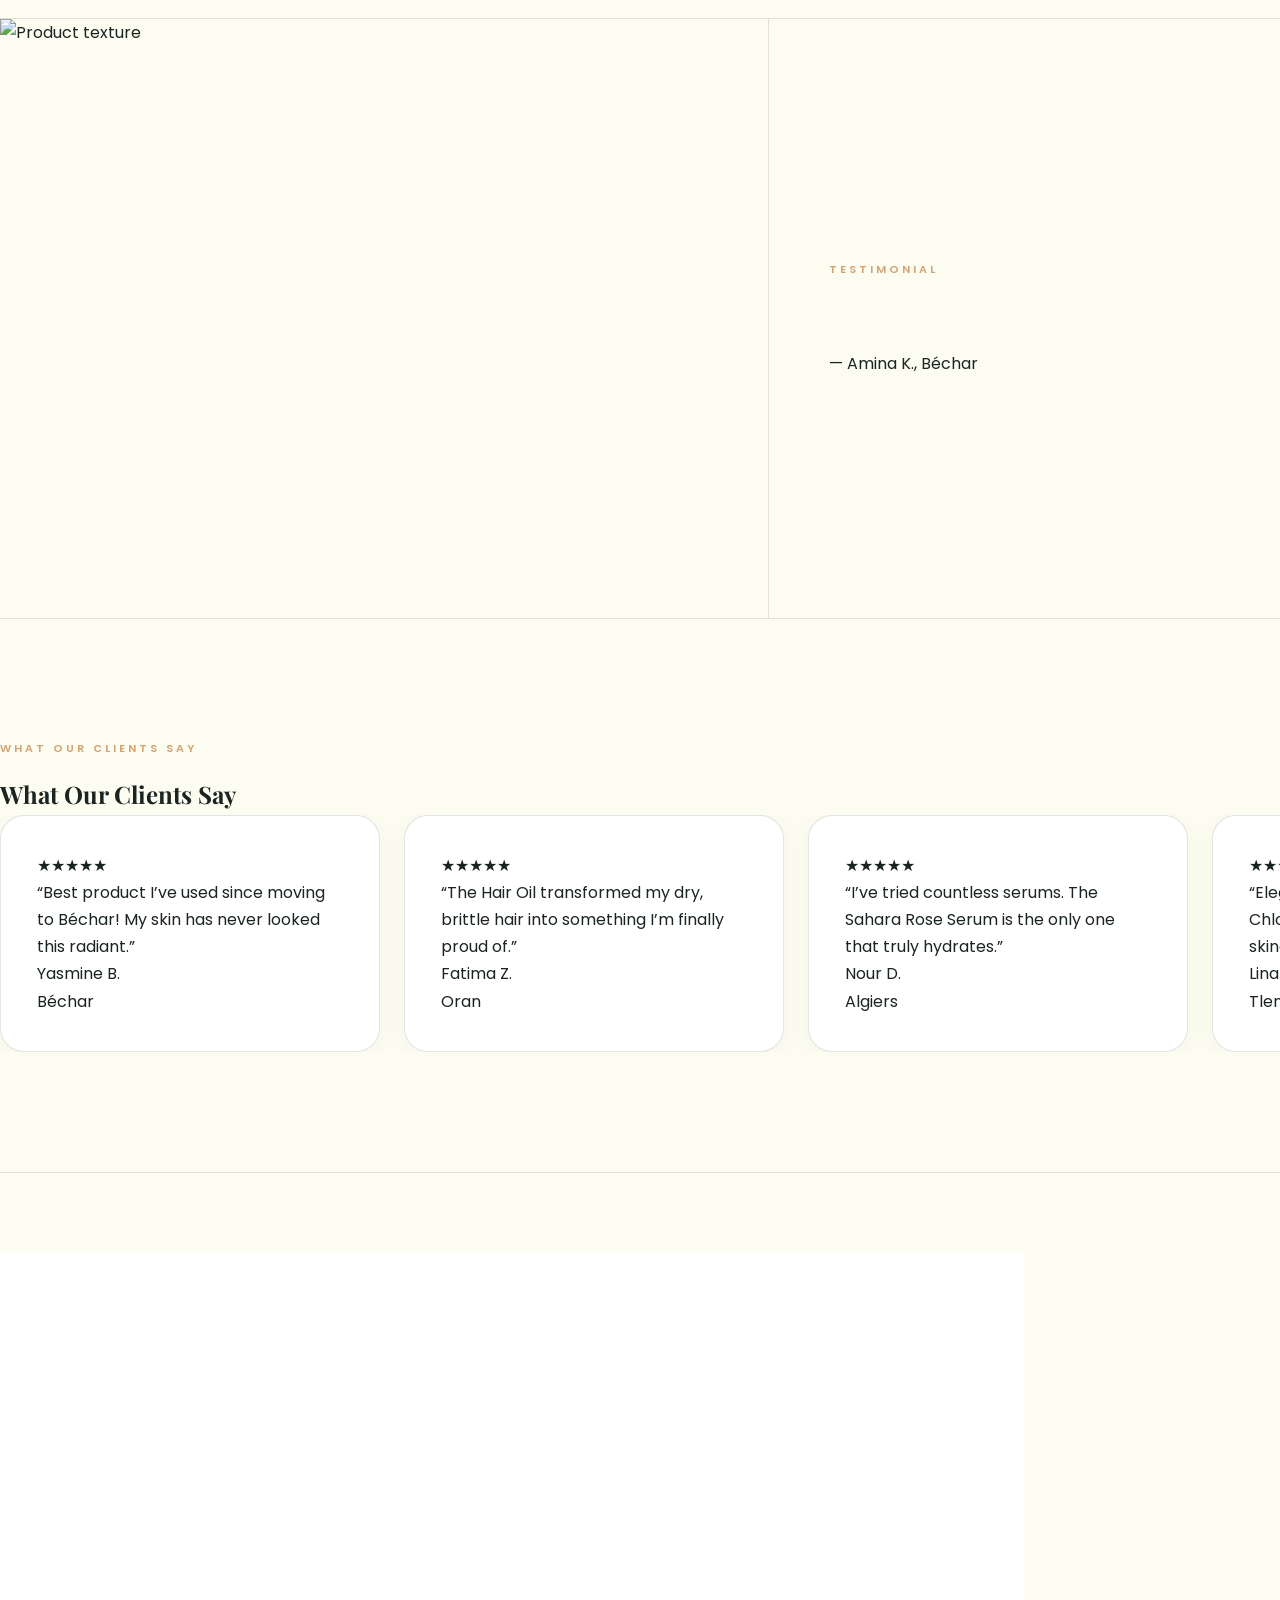
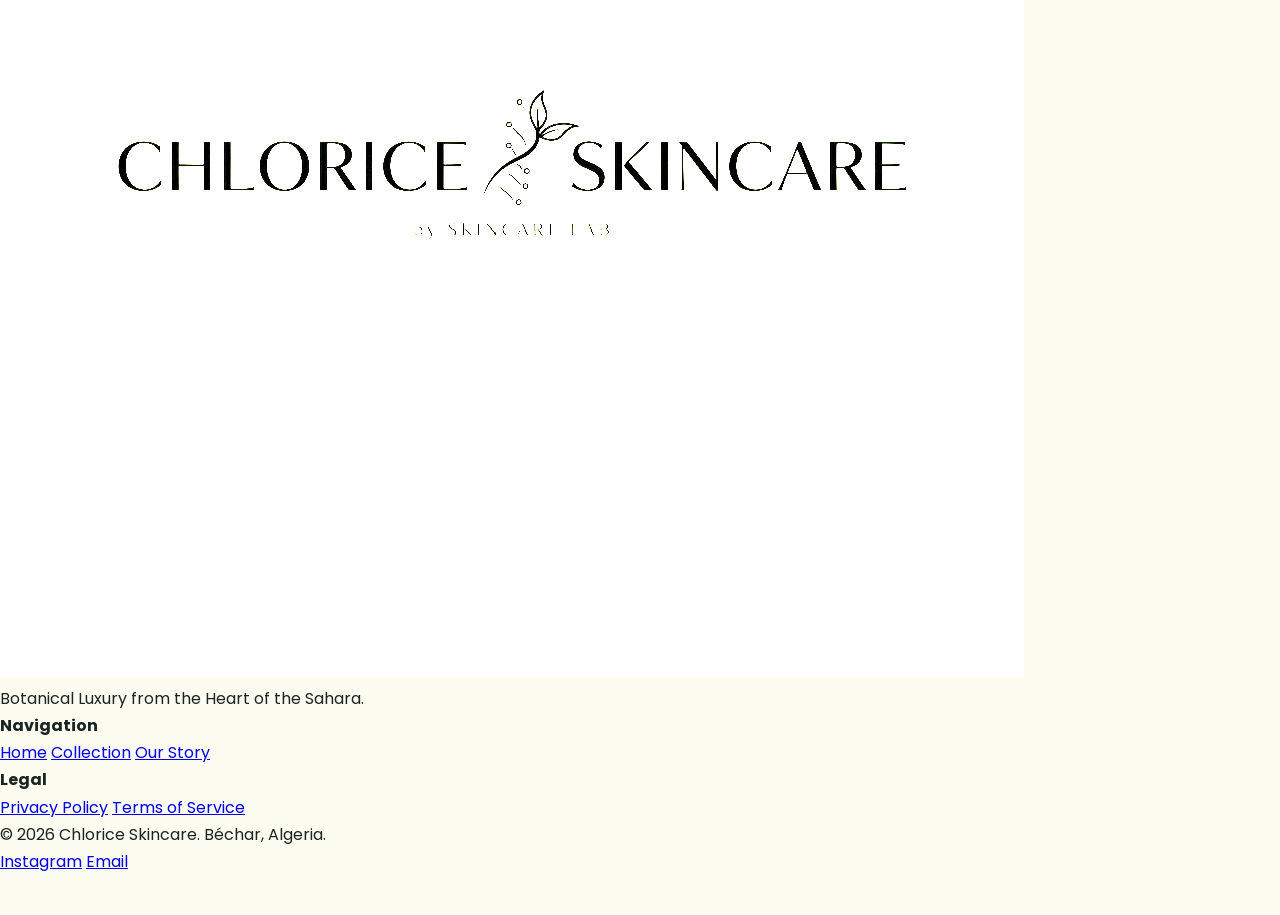
==== commit 777fc461: "Fix: Make button clickable by removing invalid HTML anchor nesting and add cache-busters to force up" ====
--- a/index.html
+++ b/index.html
@@ -18,7 +18,7 @@
       }}
     }
   </script>
-  <link rel="stylesheet" href="css/style.css">
+  <link rel="stylesheet" href="css/style.css?v=2">
 </head>
 <body class="bg-bone text-forest font-poppins">
 
@@ -113,31 +113,25 @@
         const tag = (translations[lang] && translations[lang][`product.${key}.tag`]) || '';
         const isFirst = i === 0;
 
-        return `<a href="product.html?id=${key}" class="product-card reveal reveal-delay-${i+1} no-underline text-forest">
-          <div class="product-img">
-            <img src="${p.img}" alt="${name}" loading="lazy">
-            ${isFirst ? `<svg class="spinning-badge" viewBox="0 0 100 100"><defs><path id="bc" d="M 50,50 m -37,0 a 37,37 0 1,1 74,0 a 37,37 0 1,1 -74,0"/></defs><text><textPath href="#bc" class="badge-text" data-i18n="badge.text">BÉCHAR EXCLUSIVE • SPECIAL OFFER • </textPath></text></svg>` : ''}
+        return `<div class="product-card reveal reveal-delay-${i+1} text-forest">
+          <a href="product.html?id=${key}" class="block no-underline text-inherit relative">
+            <div class="product-img">
+              <img src="${p.img}" alt="${name}" loading="lazy">
+              ${isFirst ? `<svg class="spinning-badge" viewBox="0 0 100 100"><defs><path id="bc" d="M 50,50 m -37,0 a 37,37 0 1,1 74,0 a 37,37 0 1,1 -74,0"/></defs><text><textPath href="#bc" class="badge-text" data-i18n="badge.text">BÉCHAR EXCLUSIVE • SPECIAL OFFER • </textPath></text></svg>` : ''}
+            </div>
+          </a>
+          <div class="product-info">
+            <a href="product.html?id=${key}" class="block no-underline text-inherit mb-2">
+              <span class="block text-[10px] font-semibold tracking-[2px] uppercase text-gold mb-1" data-i18n="product.${key}.tag">${tag}</span>
+              <h3 class="font-heading font-playfair text-xl mt-1" data-i18n="product.${key}.name">${name}</h3>
+              <p class="text-forest/50 text-sm mt-2 line-clamp-2">${price}</p>
+            </a>
+            <button class="add-to-cart-btn w-full mt-3" data-product="${key}" data-i18n="cart.addToCart">Add to Cart</button>
           </div>
-          <div class="product-info">
-            <span class="text-[10px] font-semibold tracking-[2px] uppercase text-gold" data-i18n="product.${key}.tag">${tag}</span>
-            <h3 class="font-heading font-playfair text-xl mt-2" data-i18n="product.${key}.name">${name}</h3>
-            <p class="text-forest/50 text-sm mt-1">${price}</p>
-            <button class="add-to-cart-btn" data-product="${key}" data-i18n="cart.addToCart">Add to Cart</button>
-          </div>
-        </a>`;
+        </div>`;
       }).join('');
 
-      // Re-bind cart buttons for the new elements
-      grid.querySelectorAll('.add-to-cart-btn').forEach(btn => {
-        btn.addEventListener('click', e => {
-          e.preventDefault();
-          e.stopPropagation();
-          Cart.add(btn.dataset.product);
-        });
-      });
-
-      // Re-apply i18n
-      I18n.apply(I18n.currentLang);
+      I18n.apply(lang);
 
       // Re-init scroll reveal for new elements
       const observer = new IntersectionObserver(entries => {
@@ -216,10 +210,10 @@
 
   <script src="https://cdn.jsdelivr.net/npm/@supabase/supabase-js@2"></script>
   <script src="js/supabase.js"></script>
-  <script src="js/translations.js"></script>
-  <script src="js/i18n.js"></script>
-  <script src="js/ui.js"></script>
-  <script src="js/cart.js"></script>
-  <script src="js/app.js"></script>
+  <script src="js/translations.js?v=2"></script>
+  <script src="js/i18n.js?v=2"></script>
+  <script src="js/ui.js?v=2"></script>
+  <script src="js/cart.js?v=2"></script>
+  <script src="js/app.js?v=2"></script>
 </body>
 </html>
--- a/css/style.css
+++ b/css/style.css
@@ -308,7 +308,7 @@
   border-left: none;
   border-right: var(--hairline);
 }
-.cart-drawer.active { transform: translateX(0); }
+html .cart-drawer.active { transform: translateX(0); }
 
 /* Cart Qty Buttons */
 .cart-qty-btn {
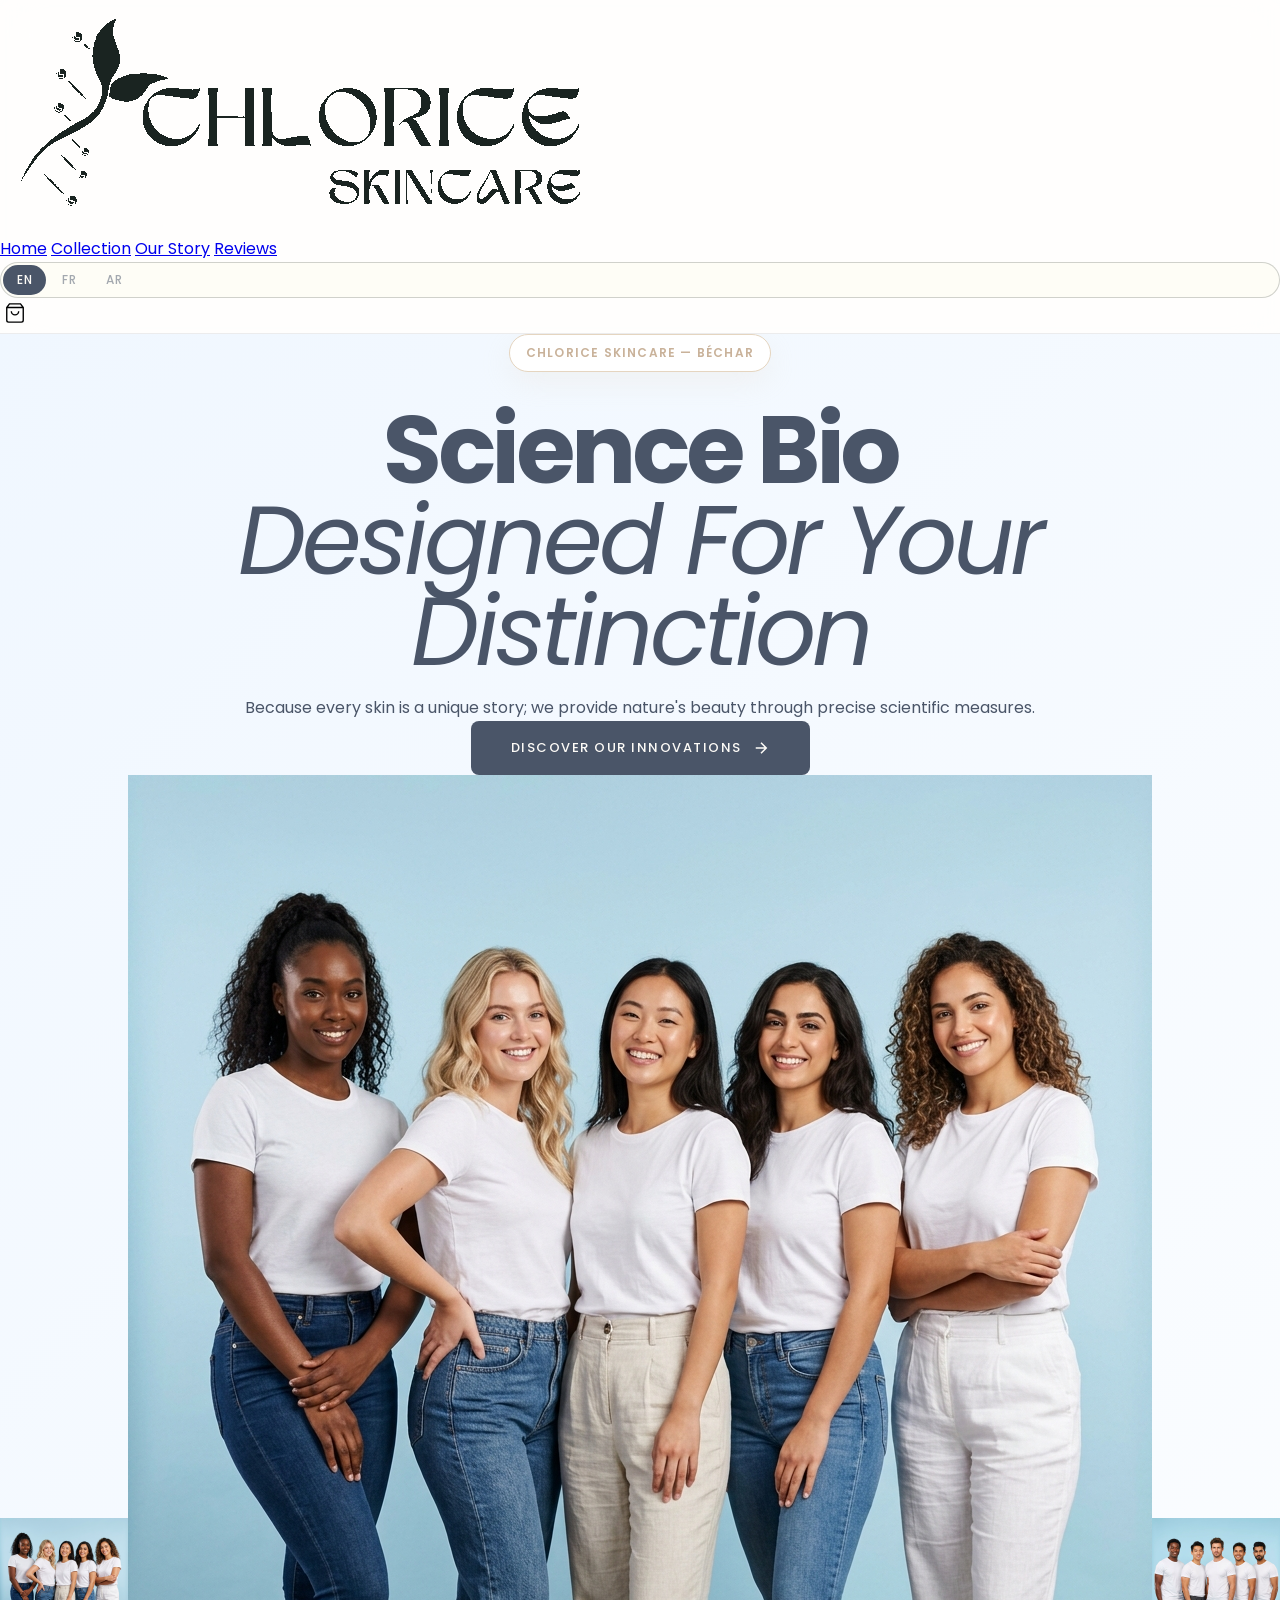
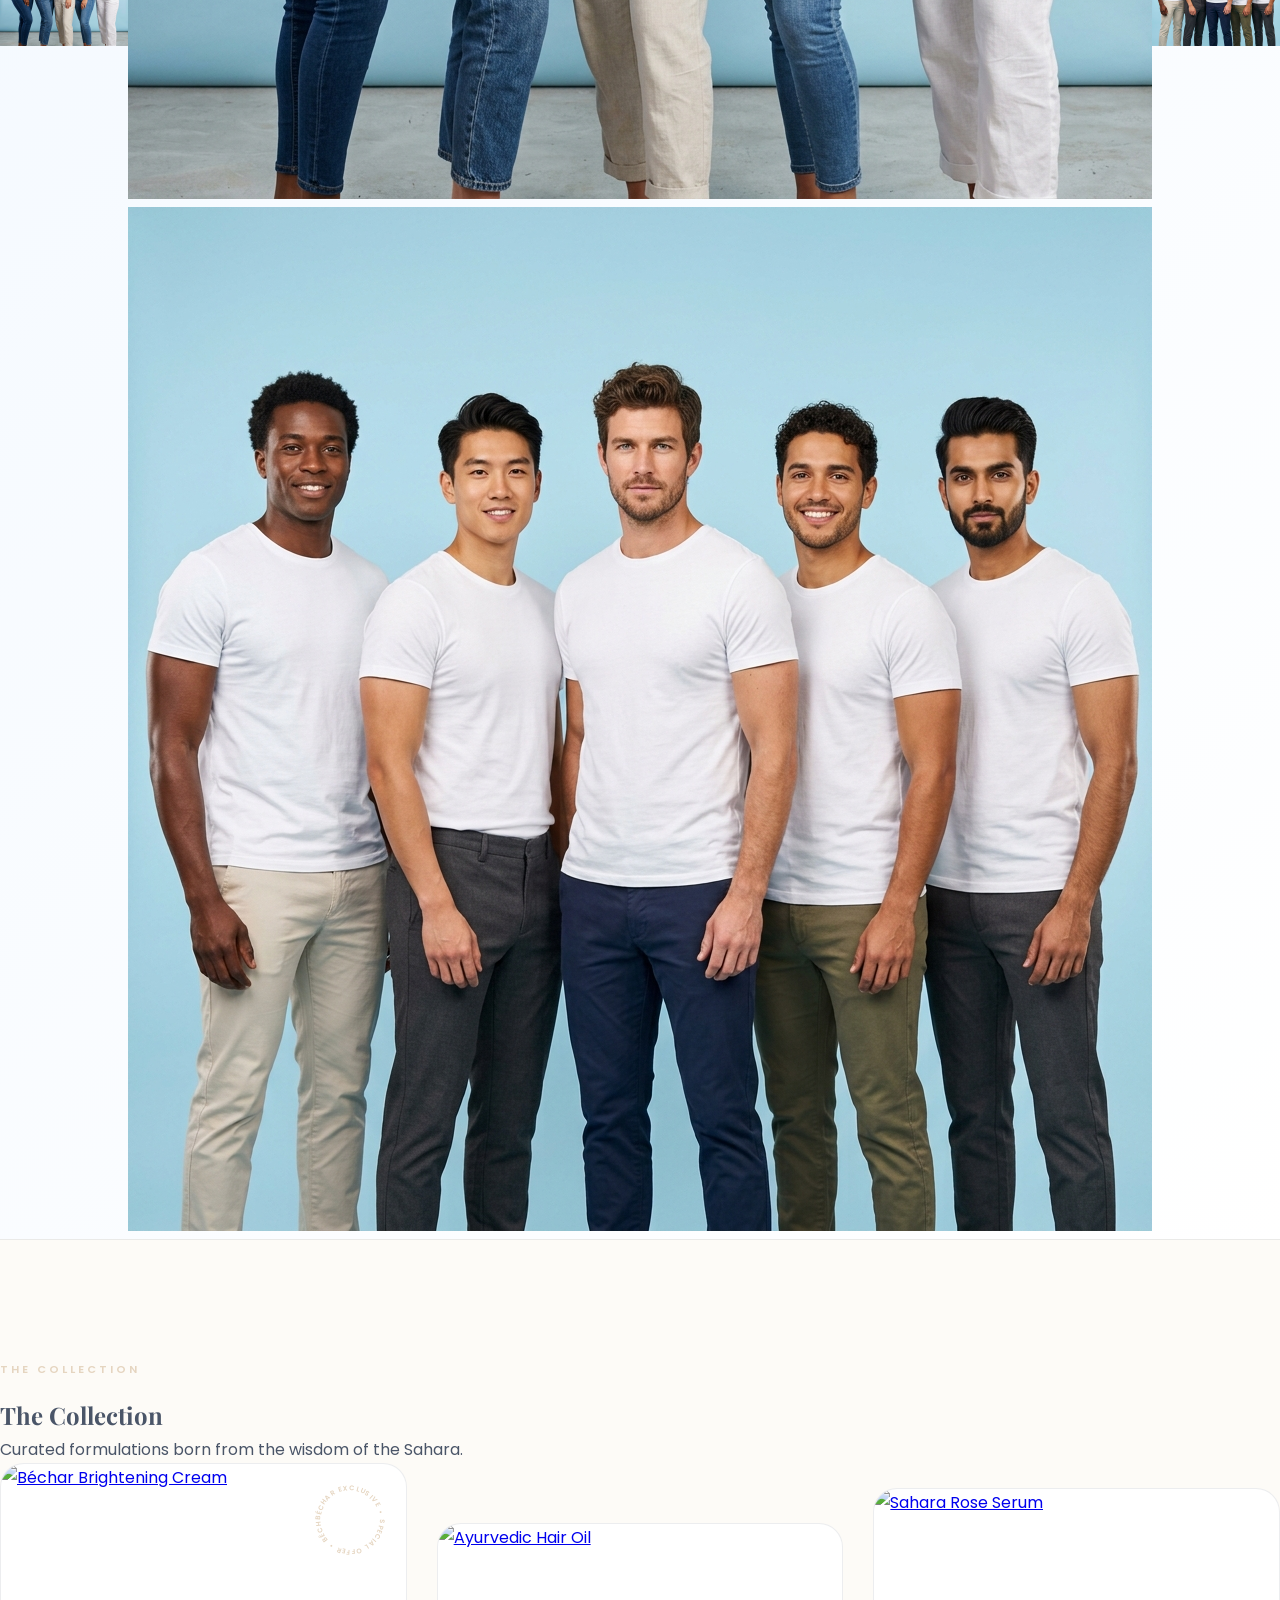
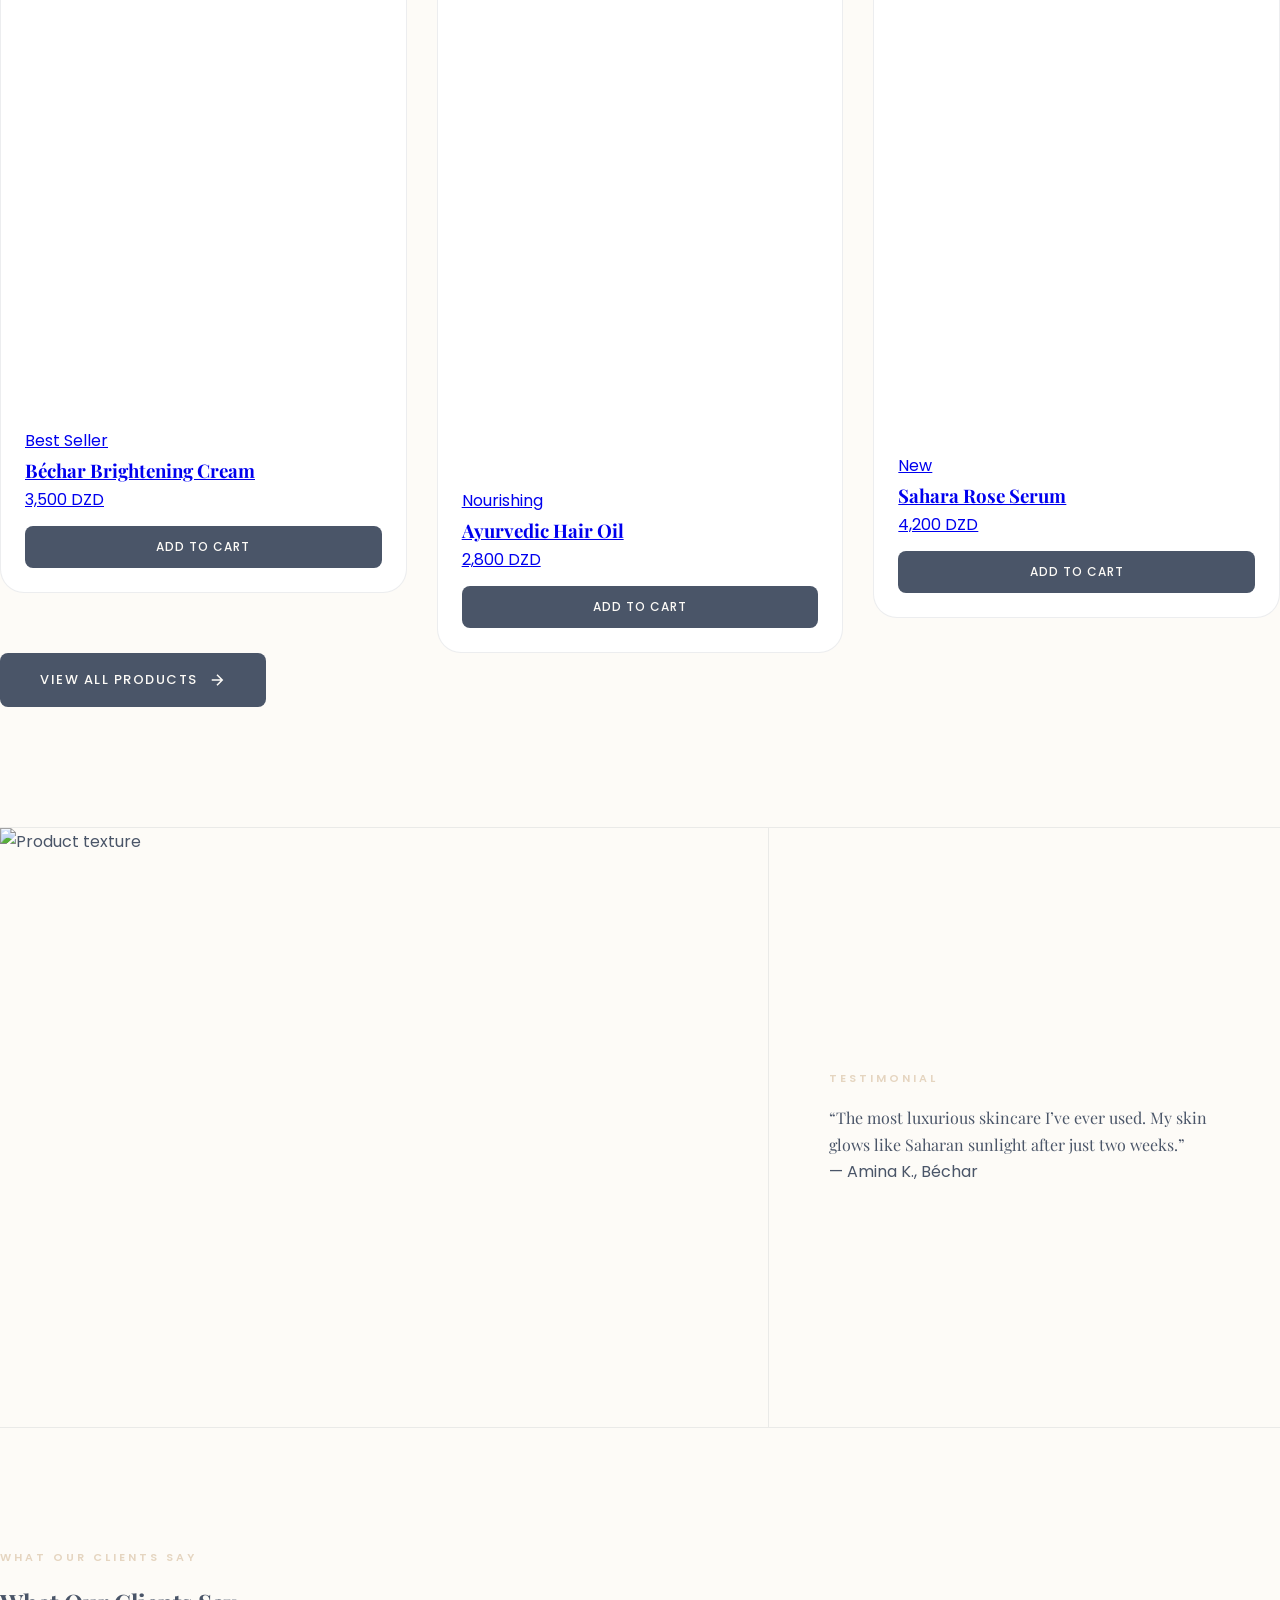
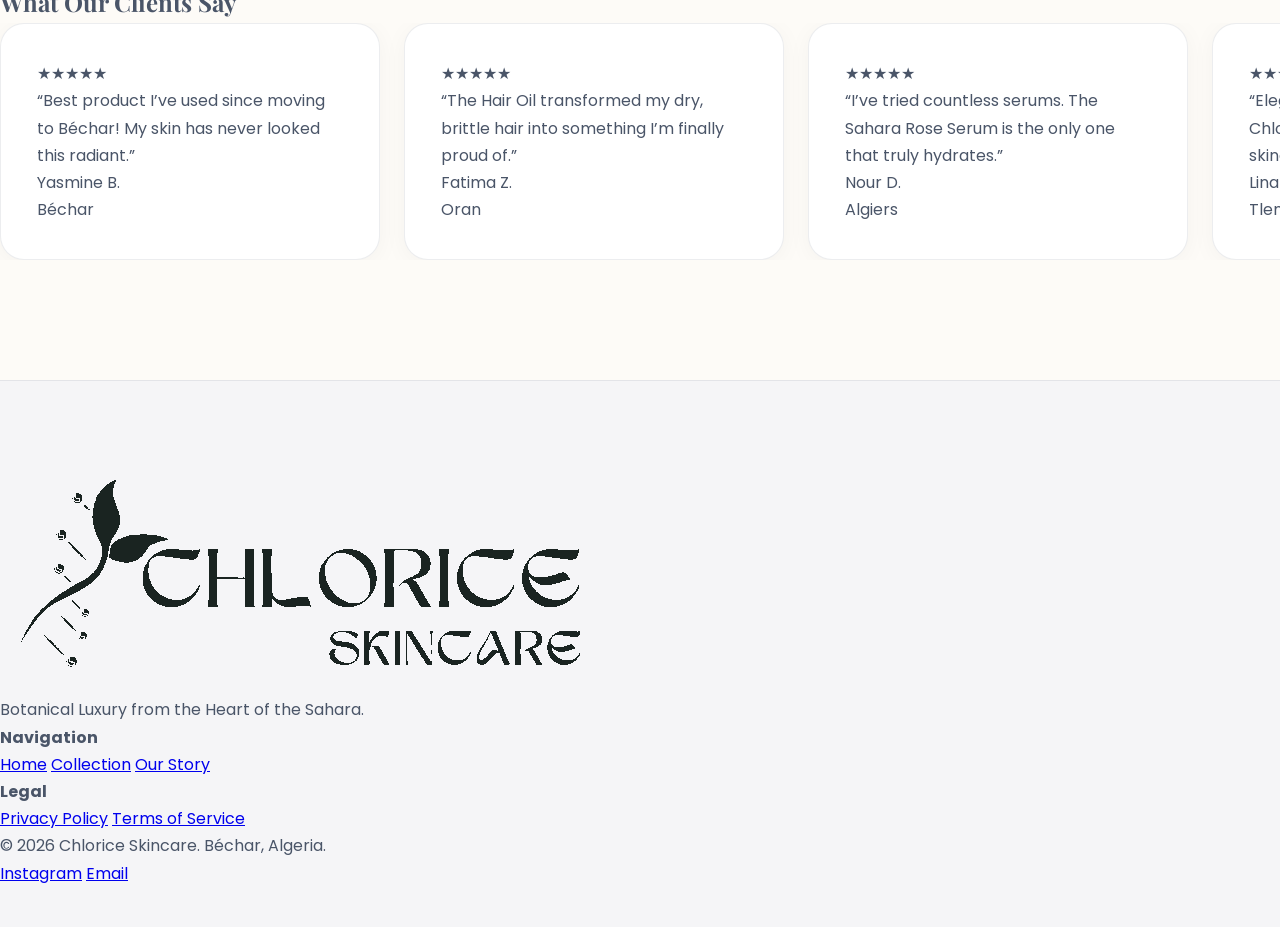
==== commit 0b014b82: "Redesign hero section to Editorial Oasis, transform site to Luminous Oasis (Clair) palette, and refi" ====
--- a/index.html
+++ b/index.html
@@ -13,7 +13,7 @@
   <script>
     tailwind.config = {
       theme: { extend: {
-        colors: { bone:'#FDFCF0', forest:'#1A2421', gold:'#D4A373', 'gold-light':'#E8C9A0' },
+        colors: { bone:'#FDFBF7', forest:'#4A5568', gold:'#E5D5C0', 'gold-light':'#F2E9DE' },
         fontFamily: { playfair:['Playfair Display','serif'], poppins:['Poppins','sans-serif'] }
       }}
     }
@@ -26,7 +26,7 @@
   <nav id="navbar" class="nav-glass fixed top-0 left-0 right-0 z-50 px-6 lg:px-12">
     <div class="max-w-7xl mx-auto flex items-center justify-between h-20">
       <a href="index.html" class="flex items-center gap-3 no-underline">
-        <img src="image/logo.png" alt="Chlorice Skincare" class="h-10 w-auto" style="mix-blend-mode:multiply;">
+        <img src="image/logo_transparent.png" alt="Chlorice Skincare" class="h-10 w-auto">
       </a>
       <div class="nav-links hidden md:flex items-center gap-10">
         <a href="index.html" class="text-sm font-medium tracking-wide text-forest/60 hover:text-forest transition-all no-underline" data-i18n="nav.home">Home</a>
@@ -55,23 +55,57 @@
     </div>
   </nav>
 
-  <!-- HERO -->
-  <section id="hero" class="hero">
-    <div class="hero-bg" style="background-image: url('https://images.unsplash.com/photo-1509316785289-025f5b846b35?w=1800&q=80');"></div>
-    <div class="hero-overlay"></div>
-    <div class="hero-content max-w-7xl mx-auto px-6 lg:px-12">
-      <div class="max-w-2xl">
-        <p class="section-label mb-6 reveal">CHLORICE SKINCARE — BÉCHAR</p>
-        <h1 class="text-5xl md:text-7xl lg:text-8xl font-heading font-playfair leading-[1.05] mb-8">
-          <span class="hero-line"><span data-i18n="hero.tagline">The Radiance of Béchar,</span></span>
-          <span class="hero-line"><span class="text-gold" data-i18n="hero.tagline2">Refined by Science.</span></span>
-        </h1>
-        <p class="text-lg md:text-xl text-forest/60 leading-relaxed mb-10 max-w-lg reveal" data-i18n="hero.subtitle">Botanical luxury crafted from Saharan botanicals. Pure, potent, and transformative.</p>
-        <a href="products.html" class="btn-primary reveal">
-          <span data-i18n="hero.cta">Explore Collection</span>
-          <svg width="18" height="18" fill="none" stroke="currentColor" stroke-width="2" viewBox="0 0 24 24"><path d="M5 12h14M12 5l7 7-7 7"/></svg>
-        </a>
-      </div>
+  <!-- HERO: Editorial Oasis -->
+  <section id="hero" class="hero-editorial pt-12 pb-10 lg:pt-16 lg:pb-16">
+    <div class="max-w-[1400px] mx-auto px-6 lg:px-12 relative">
+      
+      <div class="editorial-container">
+        <!-- Left Image (Women) -->
+        <div class="hidden lg:block editorial-img-left reveal">
+          <div class="editorial-img-wrapper">
+            <img src="image/hero_women.png" alt="Chlorice Natural Care">
+          </div>
+        </div>
+
+        <!-- Center Content -->
+        <div class="editorial-content">
+          <div class="floating-badge reveal" data-i18n="hero.preheadline">Chlorice Skincare — Béchar</div>
+          
+          <h1 class="reveal">
+            <span class="block" data-i18n="hero.title_bio">Science Bio</span>
+            <span class="italic-serif" data-i18n="hero.title_designed">Designed For Your Distinction</span>
+          </h1>
+          
+          <p class="text-lg md:text-xl text-forest/70 leading-relaxed mb-6 mx-auto reveal" data-i18n="hero.desc_unisex">
+            Because every skin is a unique story; we provide nature's beauty through precise scientific measures.
+          </p>
+
+          <div class="reveal">
+            <a href="products.html" class="btn-primary">
+              <span data-i18n="hero.cta_new">Discover our Innovations</span>
+              <svg width="18" height="18" fill="none" stroke="currentColor" stroke-width="2" viewBox="0 0 24 24" class="ml-2"><path d="M5 12h14M12 5l7 7-7 7"/></svg>
+            </a>
+          </div>
+
+          <!-- Mobile Image Spread -->
+          <div class="flex lg:hidden gap-4 justify-center mt-16 reveal">
+            <div class="w-1/2 max-w-[180px]">
+              <img src="image/hero_women.png" alt="Women" class="w-full h-auto object-cover rounded-2xl shadow-lg">
+            </div>
+            <div class="w-1/2 max-w-[180px] mt-8">
+              <img src="image/hero_men.png" alt="Men" class="w-full h-auto object-cover rounded-2xl shadow-lg">
+            </div>
+          </div>
+        </div>
+
+        <!-- Right Image (Men) -->
+        <div class="hidden lg:block editorial-img-right reveal">
+          <div class="editorial-img-wrapper">
+            <img src="image/hero_men.png" alt="Chlorice Inclusivity">
+          </div>
+        </div>
+      </div>
+
     </div>
   </section>
 
@@ -175,34 +209,34 @@
   </section>
 
   <!-- FOOTER -->
-  <footer class="hairline-top bg-forest text-bone/80" style="padding: 80px 0 40px;">
+  <footer class="hairline-top text-forest/80" style="padding: 80px 0 40px; background-color: var(--footer-bg);">
     <div class="max-w-7xl mx-auto px-6 lg:px-12">
       <div class="grid grid-cols-1 md:grid-cols-4 gap-16 mb-16">
         <div class="md:col-span-2">
-          <div class="flex items-center gap-3 mb-6"><img src="image/logo.png" alt="Chlorice" class="h-10 w-auto" style="filter:brightness(10);"></div>
-          <p class="text-bone/50 max-w-sm leading-relaxed" data-i18n="footer.tagline">Botanical Luxury from the Heart of the Sahara.</p>
+          <div class="flex items-center gap-3 mb-6"><img src="image/logo_transparent.png" alt="Chlorice" class="h-10 w-auto"></div>
+          <p class="text-forest/50 max-w-sm leading-relaxed" data-i18n="footer.tagline">Botanical Luxury from the Heart of the Sahara.</p>
         </div>
         <div>
           <h4 class="text-xs font-semibold tracking-[2px] uppercase text-gold mb-6" data-i18n="footer.nav">Navigation</h4>
           <div class="flex flex-col gap-3">
-            <a href="index.html" class="text-bone/50 hover:text-bone transition-all text-sm no-underline" data-i18n="nav.home">Home</a>
-            <a href="products.html" class="text-bone/50 hover:text-bone transition-all text-sm no-underline" data-i18n="nav.collection">Collection</a>
-            <a href="story.html" class="text-bone/50 hover:text-bone transition-all text-sm no-underline" data-i18n="nav.story">Our Story</a>
+            <a href="index.html" class="text-forest/50 hover:text-forest transition-all text-sm no-underline" data-i18n="nav.home">Home</a>
+            <a href="products.html" class="text-forest/50 hover:text-forest transition-all text-sm no-underline" data-i18n="nav.collection">Collection</a>
+            <a href="story.html" class="text-forest/50 hover:text-forest transition-all text-sm no-underline" data-i18n="nav.story">Our Story</a>
           </div>
         </div>
         <div>
           <h4 class="text-xs font-semibold tracking-[2px] uppercase text-gold mb-6" data-i18n="footer.legal">Legal</h4>
           <div class="flex flex-col gap-3">
-            <a href="#" class="text-bone/50 hover:text-bone transition-all text-sm no-underline" data-i18n="footer.privacy">Privacy Policy</a>
-            <a href="#" class="text-bone/50 hover:text-bone transition-all text-sm no-underline" data-i18n="footer.terms">Terms of Service</a>
-          </div>
-        </div>
-      </div>
-      <div class="border-t border-bone/10 pt-8 flex flex-col md:flex-row items-center justify-between gap-4">
-        <p class="text-bone/30 text-xs" data-i18n="footer.copyright">© 2026 Chlorice Skincare. Béchar, Algeria.</p>
+            <a href="#" class="text-forest/50 hover:text-forest transition-all text-sm no-underline" data-i18n="footer.privacy">Privacy Policy</a>
+            <a href="#" class="text-forest/50 hover:text-forest transition-all text-sm no-underline" data-i18n="footer.terms">Terms of Service</a>
+          </div>
+        </div>
+      </div>
+      <div class="border-t border-forest/10 pt-8 flex flex-col md:flex-row items-center justify-between gap-4">
+        <p class="text-forest/30 text-xs" data-i18n="footer.copyright">© 2026 Chlorice Skincare. Béchar, Algeria.</p>
         <div class="flex items-center gap-6">
-          <a href="#" class="text-bone/30 hover:text-gold transition-all text-xs no-underline">Instagram</a>
-          <a href="#" class="text-bone/30 hover:text-gold transition-all text-xs no-underline">Email</a>
+          <a href="#" class="text-forest/30 hover:text-gold transition-all text-xs no-underline">Instagram</a>
+          <a href="#" class="text-forest/30 hover:text-gold transition-all text-xs no-underline">Email</a>
         </div>
       </div>
     </div>
--- a/css/style.css
+++ b/css/style.css
@@ -5,14 +5,16 @@
 
 /* ---------- Custom Properties ---------- */
 :root {
-  --bone: #FDFCF0;
-  --forest: #1A2421;
-  --gold: #D4A373;
-  --gold-light: #E8C9A0;
-  --gold-dark: #B8894F;
+  --white: #FFFFFF;
+  --bone: #FDFBF7;           /* Luminous Linen */
+  --footer-bg: #F5F5F7;      /* Soft Pearl for footer contrast */
+  --forest: #4A5568;         /* Softened Slate instead of black */
+  --gold: #E5D5C0;           /* Champagne Sand */
+  --gold-light: #F2E9DE;
+  --gold-dark: #C9B29A;
   --section-gap: 120px;
-  --hairline: 0.5px solid rgba(26, 36, 33, 0.12);
-  --glass-bg: rgba(253, 252, 240, 0.72);
+  --hairline: 0.5px solid rgba(74, 85, 104, 0.1);
+  --glass-bg: rgba(255, 255, 255, 0.75);
   --glass-blur: blur(20px);
   --ease-out: cubic-bezier(0.16, 1, 0.3, 1);
   --transition: all 0.5s cubic-bezier(0.16, 1, 0.3, 1);
@@ -544,3 +546,93 @@
   .nav-links { display: none !important; }
   .mobile-menu-btn { display: flex; }
 }
+
+/* ---------- Editorial Oasis Hero (Science Bio) ---------- */
+.hero-editorial {
+  position: relative;
+  background: linear-gradient(135deg, #F0F7FF 0%, var(--white) 100%);
+  overflow: hidden;
+}
+
+.editorial-container {
+  display: grid;
+  grid-template-columns: 1fr;
+  align-items: center;
+  position: relative;
+  z-index: 10;
+  min-height: 400px; /* Further reduced */
+}
+
+@media (min-width: 1024px) {
+  .editorial-container {
+    grid-template-columns: 1fr 1.5fr 1fr;
+    gap: 0;
+  }
+}
+
+.editorial-img-left {
+  justify-self: start;
+  transform: translateX(-10%);
+  z-index: 5;
+}
+
+.editorial-img-right {
+  justify-self: end;
+  transform: translateX(10%) translateY(15%);
+  z-index: 5;
+}
+
+.editorial-content {
+  text-align: center;
+  z-index: 20;
+}
+
+.hero-editorial h1 {
+  font-size: clamp(2.5rem, 8vw, 6rem); /* Reduced from 10vw/8rem */
+  line-height: 0.95;
+  letter-spacing: -0.04em;
+  color: var(--forest);
+  margin-bottom: 1rem;
+}
+
+.hero-editorial .italic-serif {
+  font-family: var(--font-playfair);
+  font-style: italic;
+  font-weight: 400;
+  display: block;
+}
+
+.editorial-img-wrapper {
+  position: relative;
+  width: 100%;
+  max-width: 380px;
+  filter: contrast(1.02) saturate(1.05);
+}
+
+.editorial-img-wrapper img {
+  width: 100%;
+  height: auto;
+  object-contain: cover;
+  transition: transform 1.5s var(--ease-out);
+}
+
+.hero-editorial:hover .editorial-img-wrapper img {
+  transform: scale(1.03) translateY(-5px);
+}
+
+
+.floating-badge {
+  display: inline-block;
+  padding: 8px 16px;
+  background: var(--white);
+  border: 1px solid var(--gold);
+  color: var(--gold-dark);
+  border-radius: 100px;
+  font-size: 0.75rem;
+  font-weight: 600;
+  letter-spacing: 0.1em;
+  text-transform: uppercase;
+  margin-bottom: 2rem;
+  box-shadow: 0 10px 30px rgba(229, 213, 192, 0.2);
+}
+
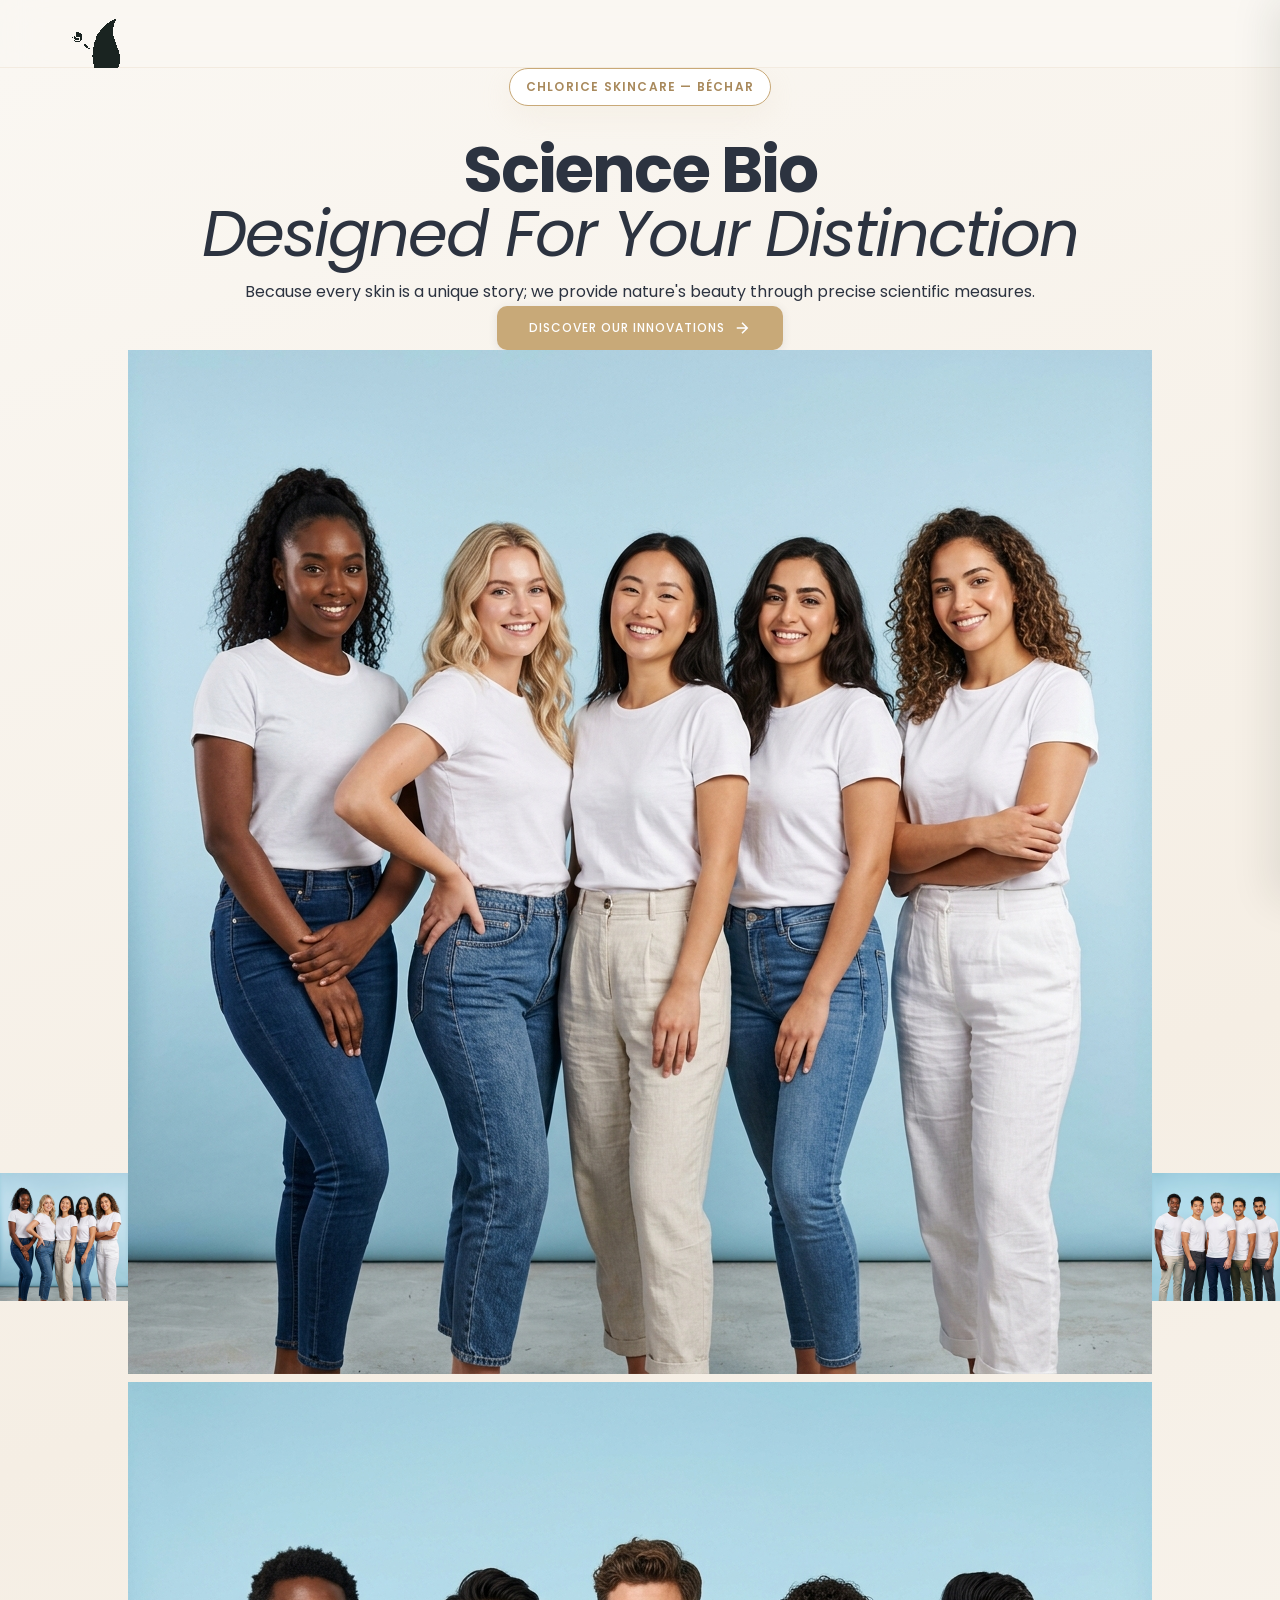
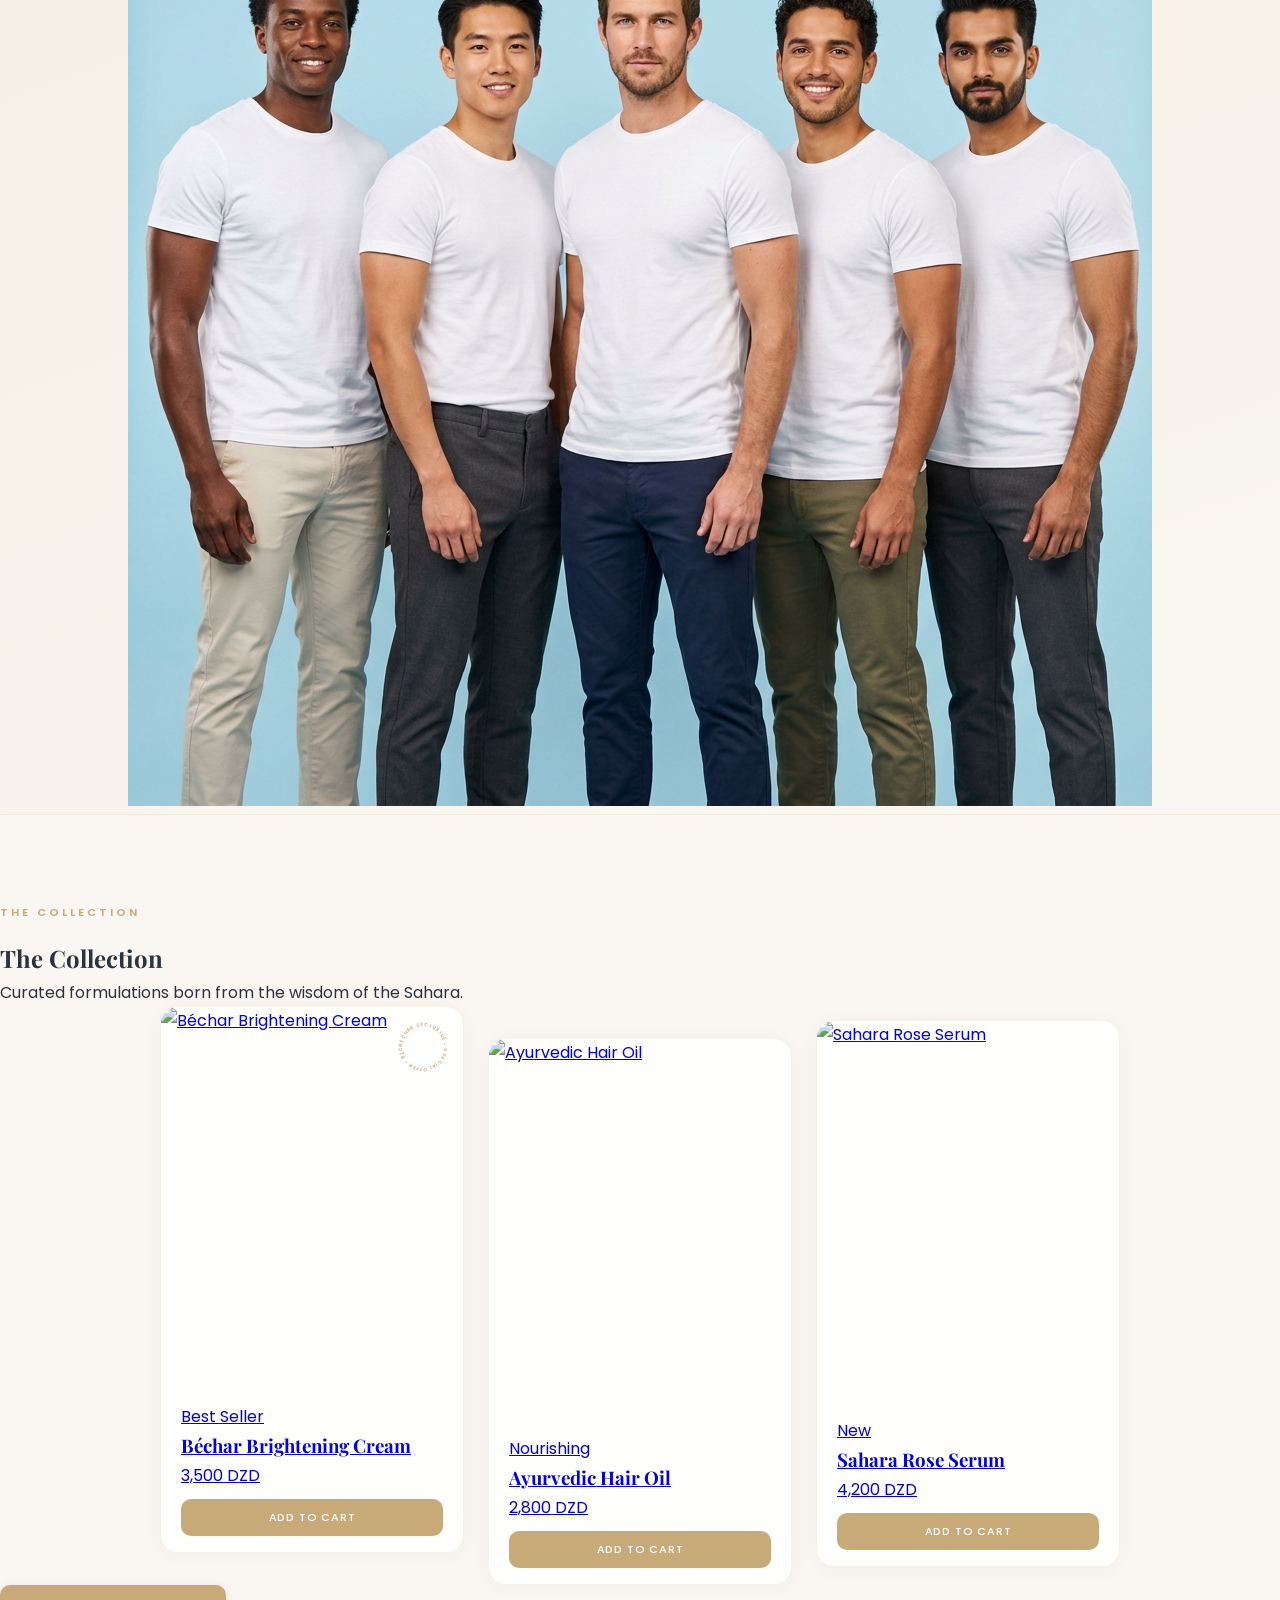
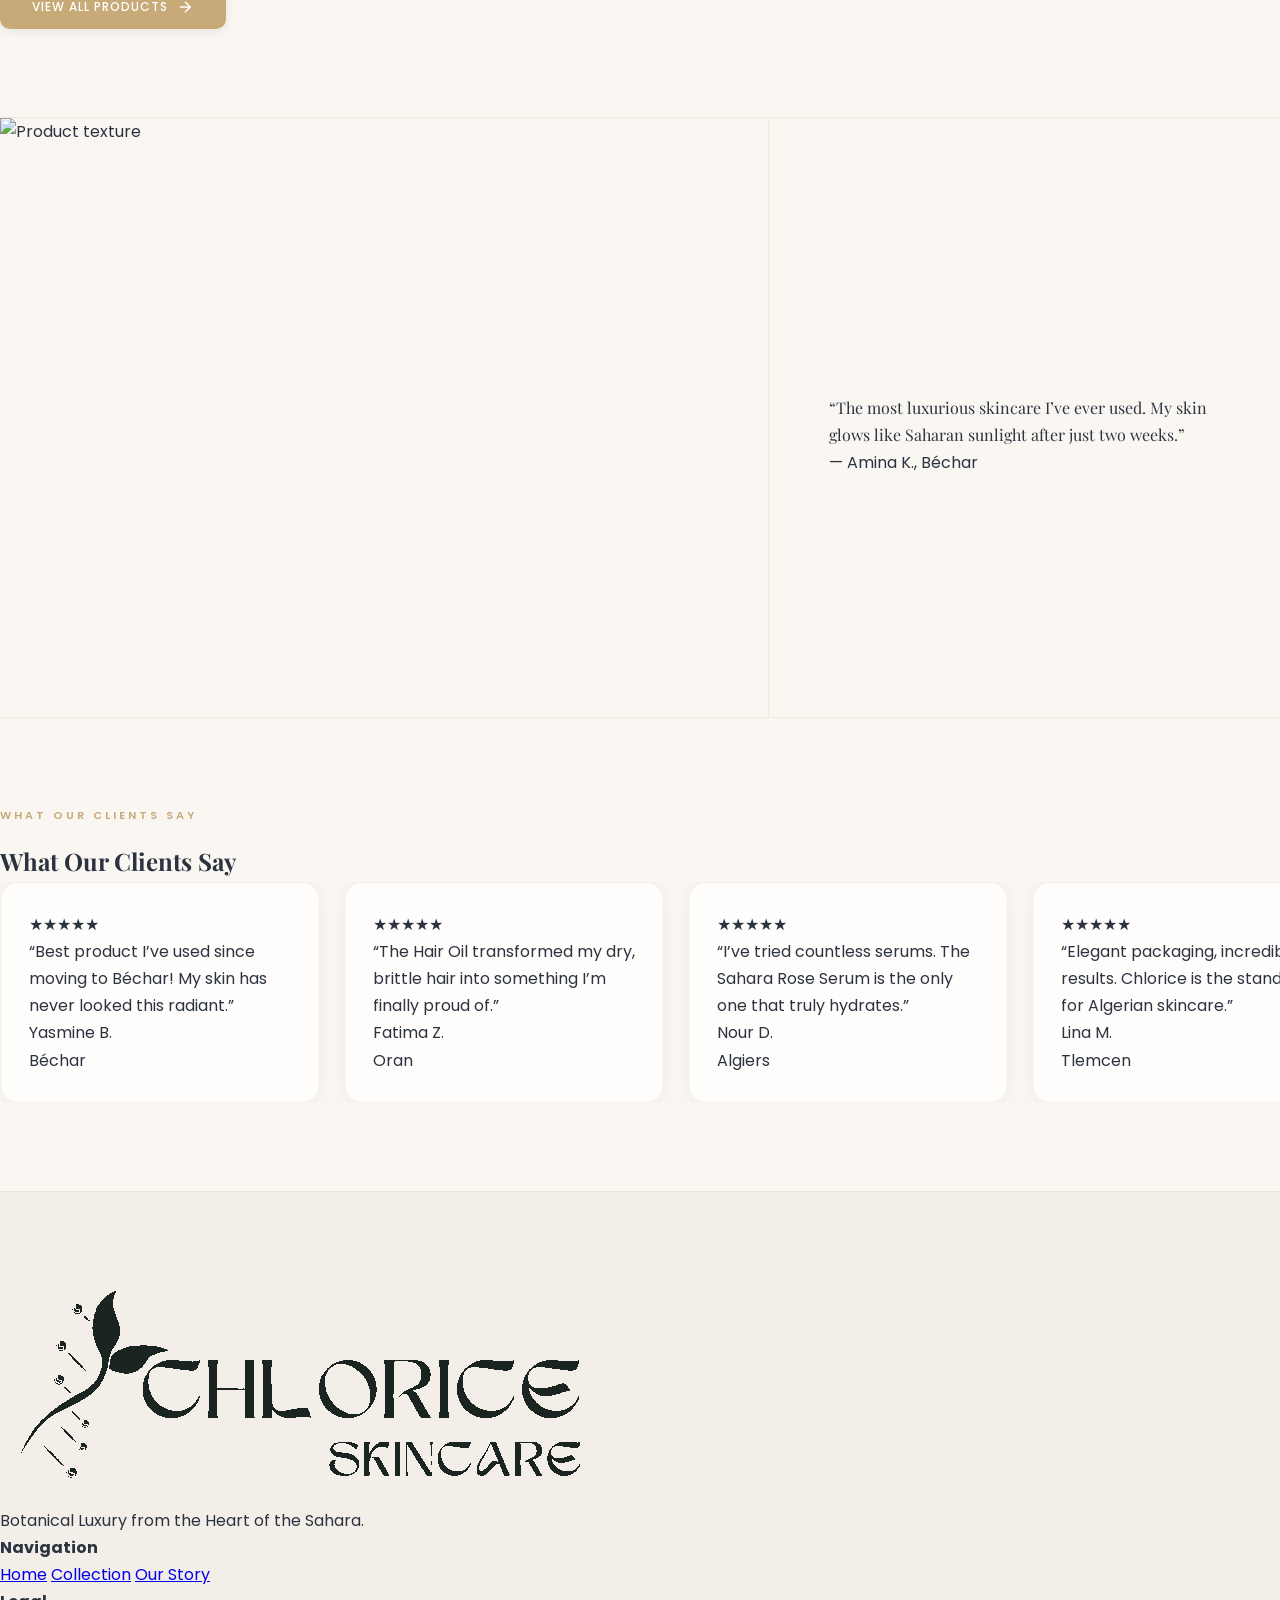
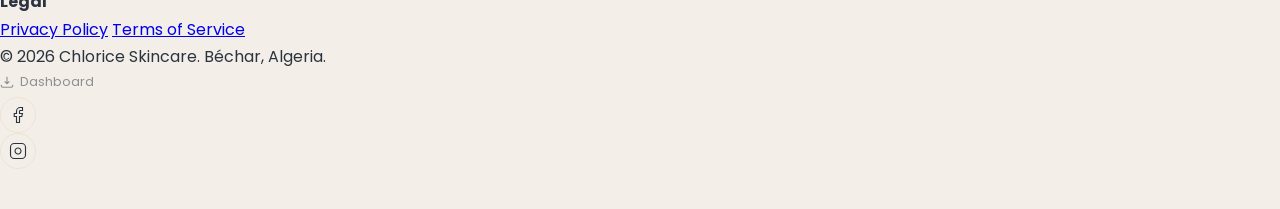
==== commit 7103f344: "Update UI aesthetics and website styling" ====
--- a/index.html
+++ b/index.html
@@ -1,64 +1,105 @@
 <!DOCTYPE html>
 <html lang="en" dir="ltr">
+
 <head>
   <meta charset="UTF-8">
   <meta name="viewport" content="width=device-width, initial-scale=1.0">
   <title>Chlorice Skincare | Luxury Botanicals from Béchar, Algeria</title>
-  <meta name="description" content="Chlorice Skincare — Premium botanical skincare crafted from Saharan botanicals in Béchar, Algeria.">
-  <link rel="icon" type="image/svg+xml" href="data:image/svg+xml,<svg xmlns='http://www.w3.org/2000/svg' viewBox='0 0 100 100'><text y='.9em' font-size='90'>🌿</text></svg>">
+  <meta name="description"
+    content="Chlorice Skincare — Premium botanical skincare crafted from Saharan botanicals in Béchar, Algeria.">
+  <link rel="icon" type="image/svg+xml"
+    href="data:image/svg+xml,<svg xmlns='http://www.w3.org/2000/svg' viewBox='0 0 100 100'><text y='.9em' font-size='90'>ðŸŒ¿</text></svg>">
   <link rel="preconnect" href="https://fonts.googleapis.com">
   <link rel="preconnect" href="https://fonts.gstatic.com" crossorigin>
-  <link href="https://fonts.googleapis.com/css2?family=Playfair+Display:ital,wght@0,400;0,500;0,600;0,700;1,400&family=Poppins:wght@300;400;500;600&family=Amiri:ital,wght@0,400;0,700;1,400&family=IBM+Plex+Sans+Arabic:wght@300;400;500;600&display=swap" rel="stylesheet">
+  <link
+    href="https://fonts.googleapis.com/css2?family=Playfair+Display:ital,wght@0,400;0,500;0,600;0,700;1,400&family=Poppins:wght@300;400;500;600&family=Amiri:ital,wght@0,400;0,700;1,400&family=IBM+Plex+Sans+Arabic:wght@300;400;500;600&display=swap"
+    rel="stylesheet">
   <script src="https://cdn.tailwindcss.com"></script>
   <script>
     tailwind.config = {
-      theme: { extend: {
-        colors: { bone:'#FDFBF7', forest:'#4A5568', gold:'#E5D5C0', 'gold-light':'#F2E9DE' },
-        fontFamily: { playfair:['Playfair Display','serif'], poppins:['Poppins','sans-serif'] }
-      }}
+      theme: {
+        extend: {
+          colors: { bone: '#FAF7F2', forest: '#2C3340', gold: '#C8A978', 'gold-light': '#EDE5D8', 'gold-dark': '#A8895C', 'forest-muted': '#6B7280' },
+          fontFamily: { playfair: ['Playfair Display', 'serif'], poppins: ['Poppins', 'sans-serif'] }
+        }
+      }
     }
   </script>
   <link rel="stylesheet" href="css/style.css?v=2">
 </head>
+
 <body class="bg-bone text-forest font-poppins">
+  <div class="header-overlay"></div>
 
   <!-- NAVBAR -->
   <nav id="navbar" class="nav-glass fixed top-0 left-0 right-0 z-50 px-6 lg:px-12">
-    <div class="max-w-7xl mx-auto flex items-center justify-between h-20">
-      <a href="index.html" class="flex items-center gap-3 no-underline">
-        <img src="image/logo_transparent.png" alt="Chlorice Skincare" class="h-10 w-auto">
-      </a>
-      <div class="nav-links hidden md:flex items-center gap-10">
-        <a href="index.html" class="text-sm font-medium tracking-wide text-forest/60 hover:text-forest transition-all no-underline" data-i18n="nav.home">Home</a>
-        <a href="products.html" class="text-sm font-medium tracking-wide text-forest/60 hover:text-forest transition-all no-underline" data-i18n="nav.collection">Collection</a>
-        <a href="story.html" class="text-sm font-medium tracking-wide text-forest/60 hover:text-forest transition-all no-underline" data-i18n="nav.story">Our Story</a>
-        <a href="#reviews" class="text-sm font-medium tracking-wide text-forest/60 hover:text-forest transition-all no-underline" data-i18n="nav.reviews">Reviews</a>
-      </div>
-      <div class="flex items-center gap-5">
-        <div class="lang-switcher">
+    <div class="max-w-7xl mx-auto h-full nav-container-grid">
+      <!-- Logo Left -->
+      <div class="flex items-center">
+        <a href="index.html" class="flex items-center gap-3 no-underline">
+          <img src="image/logo_transparent.png" alt="Chlorice Skincare" class="h-10 w-auto">
+        </a>
+      </div>
+
+      <!-- Centered Menu -->
+      <div class="nav-links-center hidden md:flex">
+        <a href="index.html" class="nav-link-item" data-i18n="nav.home">Home</a>
+        <a href="story.html" class="nav-link-item" data-i18n="nav.about">About</a>
+        <a href="products.html" class="nav-link-item" data-i18n="nav.products">Products</a>
+        <a href="#hero" class="nav-link-item" data-i18n="nav.services">Services</a>
+        <a href="#reviews" class="nav-link-item" data-i18n="nav.contact">Contact</a>
+      </div>
+
+      <!-- Actions Right -->
+      <div class="flex items-center justify-end gap-5">
+        <div class="nav-socials hidden lg:flex mr-2">
+          <a href="https://instagram.com/chlorice.skincare" class="nav-social-icon" target="_blank" aria-label="Instagram">
+            <svg width="20" height="20" fill="none" stroke="currentColor" stroke-width="1.5" viewBox="0 0 24 24">
+              <rect x="2" y="2" width="20" height="20" rx="5" ry="5"></rect>
+              <path d="M16 11.37A4 4 0 1112.63 8 4 4 0 0116 11.37z"></path>
+              <line x1="17.5" y1="6.5" x2="17.51" y2="6.5"></line>
+            </svg>
+          </a>
+          <a href="https://facebook.com/chlorice.skincare" class="nav-social-icon" target="_blank" aria-label="Facebook">
+            <svg width="20" height="20" fill="none" stroke="currentColor" stroke-width="1.5" viewBox="0 0 24 24">
+              <path d="M18 2h-3a5 5 0 00-5 5v3H7v4h3v8h4v-8h3l1-4h-4V7a1 1 0 011-1h3V2z" />
+            </svg>
+          </a>
+        </div>
+
+        <div class="lang-switcher hidden sm:flex">
           <button class="lang-btn active" data-lang="en">EN</button>
           <button class="lang-btn" data-lang="fr">FR</button>
           <button class="lang-btn" data-lang="ar">AR</button>
         </div>
+
+        <a href="products.html" class="nav-cta-btn hidden xl:block" data-i18n="nav.shopNow">Shop Now</a>
+
         <button id="cart-icon" class="relative" style="background:none;border:none;cursor:pointer;padding:4px">
-          <svg width="22" height="22" fill="none" stroke="currentColor" stroke-width="1.5" viewBox="0 0 24 24"><path d="M6 2L3 6v14a2 2 0 002 2h14a2 2 0 002-2V6l-3-4zM3 6h18M16 10a4 4 0 01-8 0"/></svg>
-          <span id="cart-badge" class="absolute -top-1 -right-1 w-5 h-5 bg-gold text-bone text-[10px] font-bold rounded-full flex items-center justify-center" style="display:none">0</span>
+          <svg width="22" height="22" fill="none" stroke="currentColor" stroke-width="1.5" viewBox="0 0 24 24">
+            <path d="M6 2L3 6v14a2 2 0 002 2h14a2 2 0 002-2V6l-3-4zM3 6h18M16 10a4 4 0 01-8 0" />
+          </svg>
+          <span id="cart-badge"
+            class="absolute -top-1 -right-1 w-5 h-5 bg-gold text-bone text-[10px] font-bold rounded-full flex items-center justify-center"
+            style="display:none">0</span>
         </button>
         <button class="mobile-menu-btn" id="mobile-menu-btn"><span></span><span></span><span></span></button>
       </div>
     </div>
-    <div id="mobile-nav" class="nav-links-mobile">
+    <!-- Mobile Nav -->
+    <div id="mobile-nav" class="nav-links-mobile text-center">
       <a href="index.html" class="text-sm font-medium" data-i18n="nav.home">Home</a>
-      <a href="products.html" class="text-sm font-medium" data-i18n="nav.collection">Collection</a>
-      <a href="story.html" class="text-sm font-medium" data-i18n="nav.story">Our Story</a>
-      <a href="#reviews" class="text-sm font-medium" data-i18n="nav.reviews">Reviews</a>
+      <a href="story.html" class="text-sm font-medium" data-i18n="nav.about">About</a>
+      <a href="products.html" class="text-sm font-medium" data-i18n="nav.products">Products</a>
+      <a href="#hero" class="text-sm font-medium" data-i18n="nav.services">Services</a>
+      <a href="#reviews" class="text-sm font-medium" data-i18n="nav.contact">Contact</a>
     </div>
   </nav>
 
   <!-- HERO: Editorial Oasis -->
   <section id="hero" class="hero-editorial pt-12 pb-10 lg:pt-16 lg:pb-16">
     <div class="max-w-[1400px] mx-auto px-6 lg:px-12 relative">
-      
+
       <div class="editorial-container">
         <!-- Left Image (Women) -->
         <div class="hidden lg:block editorial-img-left reveal">
@@ -70,12 +111,12 @@
         <!-- Center Content -->
         <div class="editorial-content">
           <div class="floating-badge reveal" data-i18n="hero.preheadline">Chlorice Skincare — Béchar</div>
-          
+
           <h1 class="reveal">
             <span class="block" data-i18n="hero.title_bio">Science Bio</span>
             <span class="italic-serif" data-i18n="hero.title_designed">Designed For Your Distinction</span>
           </h1>
-          
+
           <p class="text-lg md:text-xl text-forest/70 leading-relaxed mb-6 mx-auto reveal" data-i18n="hero.desc_unisex">
             Because every skin is a unique story; we provide nature's beauty through precise scientific measures.
           </p>
@@ -83,7 +124,10 @@
           <div class="reveal">
             <a href="products.html" class="btn-primary">
               <span data-i18n="hero.cta_new">Discover our Innovations</span>
-              <svg width="18" height="18" fill="none" stroke="currentColor" stroke-width="2" viewBox="0 0 24 24" class="ml-2"><path d="M5 12h14M12 5l7 7-7 7"/></svg>
+              <svg width="18" height="18" fill="none" stroke="currentColor" stroke-width="2" viewBox="0 0 24 24"
+                class="ml-2">
+                <path d="M5 12h14M12 5l7 7-7 7" />
+              </svg>
             </a>
           </div>
 
@@ -114,8 +158,10 @@
     <div class="max-w-7xl mx-auto px-6 lg:px-12">
       <div class="text-center mb-20 reveal">
         <p class="section-label" data-i18n="products.section">The Collection</p>
-        <h2 class="text-4xl md:text-5xl font-heading font-playfair mt-4" data-i18n="products.section">The Collection</h2>
-        <p class="text-forest/50 mt-4 max-w-md mx-auto" data-i18n="products.subtitle">Curated formulations born from the wisdom of the Sahara.</p>
+        <h2 class="text-4xl md:text-5xl font-heading font-playfair mt-4" data-i18n="products.section">The Collection
+        </h2>
+        <p class="text-forest/50 mt-4 max-w-md mx-auto" data-i18n="products.subtitle">Curated formulations born from the
+          wisdom of the Sahara.</p>
       </div>
 
       <div class="masonry-grid" id="featured-products-grid">
@@ -125,7 +171,9 @@
       <div class="text-center mt-16 reveal">
         <a href="products.html" class="btn-primary">
           <span data-i18n="products.viewAll">View All Products</span>
-          <svg width="18" height="18" fill="none" stroke="currentColor" stroke-width="2" viewBox="0 0 24 24"><path d="M5 12h14M12 5l7 7-7 7"/></svg>
+          <svg width="18" height="18" fill="none" stroke="currentColor" stroke-width="2" viewBox="0 0 24 24">
+            <path d="M5 12h14M12 5l7 7-7 7" />
+          </svg>
         </a>
       </div>
     </div>
@@ -147,11 +195,11 @@
         const tag = (translations[lang] && translations[lang][`product.${key}.tag`]) || '';
         const isFirst = i === 0;
 
-        return `<div class="product-card reveal reveal-delay-${i+1} text-forest">
+        return `<div class="product-card reveal reveal-delay-${i + 1} text-forest">
           <a href="product.html?id=${key}" class="block no-underline text-inherit relative">
             <div class="product-img">
               <img src="${p.img}" alt="${name}" loading="lazy">
-              ${isFirst ? `<svg class="spinning-badge" viewBox="0 0 100 100"><defs><path id="bc" d="M 50,50 m -37,0 a 37,37 0 1,1 74,0 a 37,37 0 1,1 -74,0"/></defs><text><textPath href="#bc" class="badge-text" data-i18n="badge.text">BÉCHAR EXCLUSIVE • SPECIAL OFFER • </textPath></text></svg>` : ''}
+              ${isFirst ? `<svg class="spinning-badge" viewBox="0 0 100 100"><defs><path id="bc" d="M 50,50 m -37,0 a 37,37 0 1,1 74,0 a 37,37 0 1,1 -74,0"/></defs><text><textPath href="#bc" class="badge-text" data-i18n="badge.text">BÃ‰CHAR EXCLUSIVE â€¢ SPECIAL OFFER â€¢ </textPath></text></svg>` : ''}
             </div>
           </a>
           <div class="product-info">
@@ -180,12 +228,15 @@
   <!-- SPLIT REVIEW -->
   <section class="split-section hairline-top">
     <div class="split-image">
-      <img src="https://images.unsplash.com/photo-1596755389378-c31d21fd1273?w=1000&q=80" alt="Product texture" loading="lazy">
+      <img src="https://images.unsplash.com/photo-1596755389378-c31d21fd1273?w=1000&q=80" alt="Product texture"
+        loading="lazy">
     </div>
     <div class="split-quote">
       <p class="section-label reveal" data-i18n="split.label">Testimonial</p>
-      <blockquote class="font-heading font-playfair text-3xl md:text-4xl leading-snug mt-6 reveal" data-i18n="split.quote">\u201CThe most luxurious skincare I\u2019ve ever used. My skin glows like Saharan sunlight after just two weeks.\u201D</blockquote>
-      <p class="text-forest/50 mt-8 text-sm tracking-wide reveal" data-i18n="split.author">\u2014 Amina K., Béchar</p>
+      <blockquote class="font-heading font-playfair text-3xl md:text-4xl leading-snug mt-6 reveal"
+        data-i18n="split.quote">\u201CThe most luxurious skincare I\u2019ve ever used. My skin glows like Saharan
+        sunlight after just two weeks.\u201D</blockquote>
+      <p class="text-forest/50 mt-8 text-sm tracking-wide reveal" data-i18n="split.author">— Amina K., Béchar</p>
     </div>
   </section>
 
@@ -194,16 +245,57 @@
     <div class="max-w-7xl mx-auto px-6 lg:px-12 mb-16">
       <div class="text-center reveal">
         <p class="section-label" data-i18n="review.section">What Our Clients Say</p>
-        <h2 class="text-4xl md:text-5xl font-heading font-playfair mt-4" data-i18n="review.section">What Our Clients Say</h2>
+        <h2 class="text-4xl md:text-5xl font-heading font-playfair mt-4" data-i18n="review.section">What Our Clients Say
+        </h2>
       </div>
     </div>
     <div class="marquee-container">
       <div class="marquee-track">
-        <div class="review-card"><div class="flex gap-1 text-gold mb-4">★★★★★</div><p class="text-forest/80 leading-relaxed mb-6" data-i18n="review.1.text">"Best product I've used since moving to Béchar!"</p><div><p class="font-semibold text-sm" data-i18n="review.1.author">Yasmine B.</p><p class="text-forest/40 text-xs" data-i18n="review.1.location">Béchar</p></div></div>
-        <div class="review-card"><div class="flex gap-1 text-gold mb-4">★★★★★</div><p class="text-forest/80 leading-relaxed mb-6" data-i18n="review.2.text">"The Hair Oil transformed my dry, brittle hair."</p><div><p class="font-semibold text-sm" data-i18n="review.2.author">Fatima Z.</p><p class="text-forest/40 text-xs" data-i18n="review.2.location">Oran</p></div></div>
-        <div class="review-card"><div class="flex gap-1 text-gold mb-4">★★★★★</div><p class="text-forest/80 leading-relaxed mb-6" data-i18n="review.3.text">"The Sahara Rose Serum is the only one that truly hydrates."</p><div><p class="font-semibold text-sm" data-i18n="review.3.author">Nour D.</p><p class="text-forest/40 text-xs" data-i18n="review.3.location">Algiers</p></div></div>
-        <div class="review-card"><div class="flex gap-1 text-gold mb-4">★★★★★</div><p class="text-forest/80 leading-relaxed mb-6" data-i18n="review.4.text">"Chlorice is the standard for Algerian skincare."</p><div><p class="font-semibold text-sm" data-i18n="review.4.author">Lina M.</p><p class="text-forest/40 text-xs" data-i18n="review.4.location">Tlemcen</p></div></div>
-        <div class="review-card"><div class="flex gap-1 text-gold mb-4">★★★★★</div><p class="text-forest/80 leading-relaxed mb-6" data-i18n="review.5.text">"The Brightening Cream is a game-changer."</p><div><p class="font-semibold text-sm" data-i18n="review.5.author">Sara T.</p><p class="text-forest/40 text-xs" data-i18n="review.5.location">Constantine</p></div></div>
+        <div class="review-card">
+          <div class="flex gap-1 text-gold mb-4">&#9733;&#9733;&#9733;&#9733;&#9733;</div>
+          <p class="text-forest/80 leading-relaxed mb-6" data-i18n="review.1.text">"Best product I've used since moving
+            to Béchar!"</p>
+          <div>
+            <p class="font-semibold text-sm" data-i18n="review.1.author">Yasmine B.</p>
+            <p class="text-forest/40 text-xs" data-i18n="review.1.location">Béchar</p>
+          </div>
+        </div>
+        <div class="review-card">
+          <div class="flex gap-1 text-gold mb-4">&#9733;&#9733;&#9733;&#9733;&#9733;</div>
+          <p class="text-forest/80 leading-relaxed mb-6" data-i18n="review.2.text">"The Hair Oil transformed my dry,
+            brittle hair."</p>
+          <div>
+            <p class="font-semibold text-sm" data-i18n="review.2.author">Fatima Z.</p>
+            <p class="text-forest/40 text-xs" data-i18n="review.2.location">Oran</p>
+          </div>
+        </div>
+        <div class="review-card">
+          <div class="flex gap-1 text-gold mb-4">&#9733;&#9733;&#9733;&#9733;&#9733;</div>
+          <p class="text-forest/80 leading-relaxed mb-6" data-i18n="review.3.text">"The Sahara Rose Serum is the only
+            one that truly hydrates."</p>
+          <div>
+            <p class="font-semibold text-sm" data-i18n="review.3.author">Nour D.</p>
+            <p class="text-forest/40 text-xs" data-i18n="review.3.location">Algiers</p>
+          </div>
+        </div>
+        <div class="review-card">
+          <div class="flex gap-1 text-gold mb-4">&#9733;&#9733;&#9733;&#9733;&#9733;</div>
+          <p class="text-forest/80 leading-relaxed mb-6" data-i18n="review.4.text">"Chlorice is the standard for
+            Algerian skincare."</p>
+          <div>
+            <p class="font-semibold text-sm" data-i18n="review.4.author">Lina M.</p>
+            <p class="text-forest/40 text-xs" data-i18n="review.4.location">Tlemcen</p>
+          </div>
+        </div>
+        <div class="review-card">
+          <div class="flex gap-1 text-gold mb-4">&#9733;&#9733;&#9733;&#9733;&#9733;</div>
+          <p class="text-forest/80 leading-relaxed mb-6" data-i18n="review.5.text">"The Brightening Cream is a
+            game-changer."</p>
+          <div>
+            <p class="font-semibold text-sm" data-i18n="review.5.author">Sara T.</p>
+            <p class="text-forest/40 text-xs" data-i18n="review.5.location">Constantine</p>
+          </div>
+        </div>
       </div>
     </div>
   </section>
@@ -213,30 +305,56 @@
     <div class="max-w-7xl mx-auto px-6 lg:px-12">
       <div class="grid grid-cols-1 md:grid-cols-4 gap-16 mb-16">
         <div class="md:col-span-2">
-          <div class="flex items-center gap-3 mb-6"><img src="image/logo_transparent.png" alt="Chlorice" class="h-10 w-auto"></div>
-          <p class="text-forest/50 max-w-sm leading-relaxed" data-i18n="footer.tagline">Botanical Luxury from the Heart of the Sahara.</p>
+          <div class="flex items-center gap-3 mb-6"><img src="image/logo_transparent.png" alt="Chlorice"
+              class="h-10 w-auto"></div>
+          <p class="text-forest/50 max-w-sm leading-relaxed" data-i18n="footer.tagline">Botanical Luxury from the Heart
+            of the Sahara.</p>
         </div>
         <div>
-          <h4 class="text-xs font-semibold tracking-[2px] uppercase text-gold mb-6" data-i18n="footer.nav">Navigation</h4>
+          <h4 class="text-xs font-semibold tracking-[2px] uppercase text-gold mb-6" data-i18n="footer.nav">Navigation
+          </h4>
           <div class="flex flex-col gap-3">
-            <a href="index.html" class="text-forest/50 hover:text-forest transition-all text-sm no-underline" data-i18n="nav.home">Home</a>
-            <a href="products.html" class="text-forest/50 hover:text-forest transition-all text-sm no-underline" data-i18n="nav.collection">Collection</a>
-            <a href="story.html" class="text-forest/50 hover:text-forest transition-all text-sm no-underline" data-i18n="nav.story">Our Story</a>
+            <a href="index.html" class="text-forest/50 hover:text-forest transition-all text-sm no-underline"
+              data-i18n="nav.home">Home</a>
+            <a href="products.html" class="text-forest/50 hover:text-forest transition-all text-sm no-underline"
+              data-i18n="nav.collection">Collection</a>
+            <a href="story.html" class="text-forest/50 hover:text-forest transition-all text-sm no-underline"
+              data-i18n="nav.story">Our Story</a>
           </div>
         </div>
         <div>
           <h4 class="text-xs font-semibold tracking-[2px] uppercase text-gold mb-6" data-i18n="footer.legal">Legal</h4>
           <div class="flex flex-col gap-3">
-            <a href="#" class="text-forest/50 hover:text-forest transition-all text-sm no-underline" data-i18n="footer.privacy">Privacy Policy</a>
-            <a href="#" class="text-forest/50 hover:text-forest transition-all text-sm no-underline" data-i18n="footer.terms">Terms of Service</a>
+            <a href="#" class="text-forest/50 hover:text-forest transition-all text-sm no-underline"
+              data-i18n="footer.privacy">Privacy Policy</a>
+            <a href="#" class="text-forest/50 hover:text-forest transition-all text-sm no-underline"
+              data-i18n="footer.terms">Terms of Service</a>
           </div>
         </div>
       </div>
       <div class="border-t border-forest/10 pt-8 flex flex-col md:flex-row items-center justify-between gap-4">
-        <p class="text-forest/30 text-xs" data-i18n="footer.copyright">© 2026 Chlorice Skincare. Béchar, Algeria.</p>
-        <div class="flex items-center gap-6">
-          <a href="#" class="text-forest/30 hover:text-gold transition-all text-xs no-underline">Instagram</a>
-          <a href="#" class="text-forest/30 hover:text-gold transition-all text-xs no-underline">Email</a>
+        <p class="text-forest/30 text-xs" data-i18n="footer.copyright">Â© 2026 Chlorice Skincare. BÃ©char, Algeria.</p>
+
+        <a href="admin.html" class="footer-dashboard-link">
+          <svg width="14" height="14" fill="none" stroke="currentColor" stroke-width="2" viewBox="0 0 24 24">
+            <path d="M12 15V3m0 12l-4-4m4 4l4-4M2 17l.621 2.485A2 2 0 004.561 21h14.878a2 2 0 001.94-1.515L22 17" />
+          </svg>
+          <span data-i18n="nav.dashboard">Dashboard</span>
+        </a>
+
+        <div class="flex items-center gap-4">
+          <a href="#" class="footer-social-link">
+            <svg width="18" height="18" fill="none" stroke="currentColor" stroke-width="1.5" viewBox="0 0 24 24">
+              <path d="M18 2h-3a5 5 0 00-5 5v3H7v4h3v8h4v-8h3l1-4h-4V7a1 1 0 011-1h3V2z" />
+            </svg>
+          </a>
+          <a href="#" class="footer-social-link">
+            <svg width="18" height="18" fill="none" stroke="currentColor" stroke-width="1.5" viewBox="0 0 24 24">
+              <rect x="2" y="2" width="20" height="20" rx="5" ry="5"></rect>
+              <path d="M16 11.37A4 4 0 1112.63 8 4 4 0 0116 11.37z"></path>
+              <line x1="17.5" y1="6.5" x2="17.51" y2="6.5"></line>
+            </svg>
+          </a>
         </div>
       </div>
     </div>
@@ -250,4 +368,5 @@
   <script src="js/cart.js?v=2"></script>
   <script src="js/app.js?v=2"></script>
 </body>
+
 </html>
--- a/css/style.css
+++ b/css/style.css
@@ -6,26 +6,40 @@
 /* ---------- Custom Properties ---------- */
 :root {
   --white: #FFFFFF;
-  --bone: #FDFBF7;           /* Luminous Linen */
-  --footer-bg: #F5F5F7;      /* Soft Pearl for footer contrast */
-  --forest: #4A5568;         /* Softened Slate instead of black */
-  --gold: #E5D5C0;           /* Champagne Sand */
-  --gold-light: #F2E9DE;
-  --gold-dark: #C9B29A;
-  --section-gap: 120px;
-  --hairline: 0.5px solid rgba(74, 85, 104, 0.1);
-  --glass-bg: rgba(255, 255, 255, 0.75);
+  --bone: #FAF7F2;
+  --footer-bg: #F3EFE8;
+  --forest: #2C3340;
+  --forest-muted: #6B7280;
+  --gold: #C8A978;
+  --gold-light: #EDE5D8;
+  --gold-dark: #A8895C;
+  --section-gap: 88px;
+  --hairline: 1px solid rgba(200, 169, 120, 0.18);
+  --glass-bg: rgba(255, 255, 255, 0.72);
   --glass-blur: blur(20px);
   --ease-out: cubic-bezier(0.16, 1, 0.3, 1);
-  --transition: all 0.5s cubic-bezier(0.16, 1, 0.3, 1);
-  --radius-sm: 8px;
-  --radius-md: 16px;
-  --radius-lg: 24px;
+  --transition: all 0.4s cubic-bezier(0.16, 1, 0.3, 1);
+  --radius-sm: 10px;
+  --radius-md: 14px;
+  --radius-lg: 18px;
+  --shadow-card: 0 2px 16px rgba(44,51,64,0.05);
+  --shadow-hover: 0 12px 32px rgba(44,51,64,0.10);
 }
 
 /* ---------- Base ---------- */
-*, *::before, *::after { margin: 0; padding: 0; box-sizing: border-box; }
-html { scroll-behavior: smooth; -webkit-font-smoothing: antialiased; }
+*,
+*::before,
+*::after {
+  margin: 0;
+  padding: 0;
+  box-sizing: border-box;
+}
+
+html {
+  scroll-behavior: smooth;
+  -webkit-font-smoothing: antialiased;
+}
+
 body {
   background: var(--bone);
   color: var(--forest);
@@ -35,21 +49,135 @@
 }
 
 /* ---------- Arabic Font Swap ---------- */
-html[dir="rtl"] body { font-family: 'IBM Plex Sans Arabic', sans-serif; }
-.font-heading { font-family: 'Playfair Display', serif; }
-html[dir="rtl"] .font-heading { font-family: 'Amiri', serif !important; }
+html[dir="rtl"] body {
+  font-family: 'IBM Plex Sans Arabic', sans-serif;
+}
+
+.font-heading {
+  font-family: 'Playfair Display', serif;
+}
+
+html[dir="rtl"] .font-heading {
+  font-family: 'Amiri', serif !important;
+}
 
 /* ---------- Glassmorphism Nav ---------- */
 .nav-glass {
-  background: var(--glass-bg);
+  background: rgba(250, 247, 242, 0.85);
   backdrop-filter: var(--glass-blur);
   -webkit-backdrop-filter: var(--glass-blur);
-  border-bottom: var(--hairline);
+  border-bottom: 1px solid rgba(200, 169, 120, 0.15);
   transition: var(--transition);
-}
+  height: 68px;
+  display: flex;
+  align-items: center;
+}
+
 .nav-glass.scrolled {
-  background: rgba(253, 252, 240, 0.95);
-  box-shadow: 0 1px 30px rgba(26, 36, 33, 0.06);
+  background: rgba(250, 247, 242, 0.96);
+  box-shadow: 0 1px 24px rgba(44, 51, 64, 0.06);
+  height: 62px;
+}
+
+/* Header Readability Overlay */
+.header-overlay {
+  display: none;
+}
+
+/* Robust 3-Column Navbar */
+.nav-container-grid {
+  display: grid;
+  grid-template-columns: 1fr 2fr 1fr;
+  align-items: center;
+  height: 100%;
+  width: 100%;
+}
+
+@media (max-width: 1024px) {
+  .nav-container-grid {
+    grid-template-columns: auto 1fr auto;
+  }
+}
+
+.nav-links-center {
+  display: flex;
+  justify-content: center;
+  align-items: center;
+  gap: 32px;
+  width: 100%;
+}
+
+.nav-link-item {
+  text-decoration: none;
+  font-size: 13px;
+  font-weight: 500;
+  letter-spacing: 0.5px;
+  color: var(--forest);
+  opacity: 0.6;
+  position: relative;
+  transition: var(--transition);
+}
+
+.nav-link-item:hover {
+  opacity: 1;
+}
+
+.nav-link-item::after {
+  content: '';
+  position: absolute;
+  bottom: -4px;
+  left: 0;
+  width: 0;
+  height: 1.5px;
+  background: var(--gold);
+  transition: width 0.3s var(--ease-out);
+}
+
+.nav-link-item:hover::after {
+  width: 100%;
+}
+
+/* Nav Shop Now Button */
+.nav-cta-btn {
+  background: var(--forest);
+  color: var(--white);
+  padding: 8px 20px;
+  border-radius: 100px;
+  font-size: 11px;
+  font-weight: 600;
+  text-transform: uppercase;
+  letter-spacing: 0.8px;
+  text-decoration: none;
+  transition: var(--transition);
+  border: 1px solid transparent;
+}
+
+.nav-cta-btn:hover {
+  background: var(--gold-dark);
+  color: var(--white);
+  border-color: var(--gold-dark);
+  transform: translateY(-1px);
+  box-shadow: 0 4px 16px rgba(168,137,92,0.25);
+}
+
+/* Header Social Links */
+.nav-socials {
+  display: flex;
+  align-items: center;
+  gap: 12px;
+}
+
+.nav-social-icon {
+  color: var(--forest);
+  opacity: 0.6;
+  transition: var(--transition);
+  display: flex;
+  align-items: center;
+}
+
+.nav-social-icon:hover {
+  opacity: 1;
+  color: var(--gold);
 }
 
 /* ---------- Language Switcher ---------- */
@@ -62,6 +190,7 @@
   padding: 2px;
   background: rgba(253, 252, 240, 0.5);
 }
+
 .lang-btn {
   padding: 6px 14px;
   border-radius: 100px;
@@ -76,18 +205,28 @@
   opacity: 0.5;
   font-family: 'Poppins', sans-serif;
 }
-.lang-btn.active { background: var(--forest); color: var(--bone); opacity: 1; }
-.lang-btn:hover:not(.active) { opacity: 0.8; }
+
+.lang-btn.active {
+  background: var(--forest);
+  color: var(--bone);
+  opacity: 1;
+}
+
+.lang-btn:hover:not(.active) {
+  opacity: 0.8;
+}
 
 /* ---------- Hero ---------- */
 .hero {
   position: relative;
-  height: 100vh;
-  min-height: 700px;
+  height: 92vh;
+  min-height: 580px;
+  max-height: 800px;
   display: flex;
   align-items: center;
   overflow: hidden;
 }
+
 .hero-bg {
   position: absolute;
   inset: 0;
@@ -96,34 +235,57 @@
   z-index: 0;
   transition: transform 0.1s linear;
 }
+
 .hero-overlay {
   position: absolute;
   inset: 0;
-  background: linear-gradient(135deg, rgba(253,252,240,0.92) 0%, rgba(253,252,240,0.7) 50%, rgba(253,252,240,0.35) 100%);
+  background: linear-gradient(135deg, rgba(253, 252, 240, 0.92) 0%, rgba(253, 252, 240, 0.7) 50%, rgba(253, 252, 240, 0.35) 100%);
   z-index: 1;
 }
-.hero-content { position: relative; z-index: 2; }
+
+.hero-content {
+  position: relative;
+  z-index: 2;
+}
+
 .hero-line {
   display: block;
   overflow: hidden;
 }
+
 .hero-line span {
   display: inline-block;
   transform: translateY(100%);
   animation: line-up 1s var(--ease-out) forwards;
 }
-.hero-line:nth-child(2) span { animation-delay: 0.15s; }
-@keyframes line-up { to { transform: translateY(0); } }
+
+.hero-line:nth-child(2) span {
+  animation-delay: 0.15s;
+}
+
+@keyframes line-up {
+  to {
+    transform: translateY(0);
+  }
+}
 
 /* ---------- Masonry Grid ---------- */
 .masonry-grid {
   display: grid;
   grid-template-columns: repeat(3, 1fr);
-  gap: 30px;
+  gap: 24px;
   align-items: start;
-}
-.masonry-grid .product-card:nth-child(2) { margin-top: 60px; }
-.masonry-grid .product-card:nth-child(3) { margin-top: 25px; }
+  max-width: 960px;
+  margin: 0 auto;
+}
+
+.masonry-grid .product-card:nth-child(2) {
+  margin-top: 32px;
+}
+
+.masonry-grid .product-card:nth-child(3) {
+  margin-top: 14px;
+}
 
 /* ---------- Product Card ---------- */
 .product-card {
@@ -132,38 +294,55 @@
   overflow: hidden;
   cursor: pointer;
   transition: var(--transition);
-  border: var(--hairline);
-  background: white;
-}
+  border: 1px solid rgba(200,169,120,0.15);
+  background: rgba(255,255,255,0.8);
+  backdrop-filter: blur(8px);
+  box-shadow: var(--shadow-card);
+}
+
 .product-card:hover {
-  transform: translateY(-8px);
-  box-shadow: 0 30px 60px rgba(26, 36, 33, 0.08);
-}
-.product-card:hover .product-img img { transform: scale(1.05); }
+  transform: translateY(-5px);
+  box-shadow: var(--shadow-hover);
+  border-color: rgba(200,169,120,0.3);
+}
+
+.product-card:hover .product-img img {
+  transform: scale(1.04);
+}
+
 .product-img {
   position: relative;
   overflow: hidden;
-  aspect-ratio: 3/4;
-}
+  aspect-ratio: 4/5;
+}
+
 .product-img img {
   width: 100%;
   height: 100%;
   object-fit: cover;
-  transition: transform 0.8s var(--ease-out);
-}
-.product-info { padding: 24px; }
+  transition: transform 0.7s var(--ease-out);
+}
+
+.product-info {
+  padding: 18px 20px 16px;
+}
 
 /* ---------- Spinning Badge ---------- */
 .spinning-badge {
   position: absolute;
-  top: 16px;
-  right: 16px;
-  width: 80px;
-  height: 80px;
+  top: 12px;
+  right: 12px;
+  width: 56px;
+  height: 56px;
   animation: spin 12s linear infinite;
   z-index: 5;
 }
-html[dir="rtl"] .spinning-badge { right: auto; left: 16px; }
+
+html[dir="rtl"] .spinning-badge {
+  right: auto;
+  left: 16px;
+}
+
 .spinning-badge text {
   fill: var(--gold);
   font-size: 8.5px;
@@ -171,7 +350,12 @@
   letter-spacing: 1.5px;
   text-transform: uppercase;
 }
-@keyframes spin { to { transform: rotate(360deg); } }
+
+@keyframes spin {
+  to {
+    transform: rotate(360deg);
+  }
+}
 
 /* ---------- Split Review ---------- */
 .split-section {
@@ -180,9 +364,22 @@
   min-height: 600px;
   overflow: hidden;
 }
-html[dir="rtl"] .split-section { direction: rtl; }
-.split-image { position: relative; overflow: hidden; }
-.split-image img { width: 100%; height: 100%; object-fit: cover; }
+
+html[dir="rtl"] .split-section {
+  direction: rtl;
+}
+
+.split-image {
+  position: relative;
+  overflow: hidden;
+}
+
+.split-image img {
+  width: 100%;
+  height: 100%;
+  object-fit: cover;
+}
+
 .split-quote {
   display: flex;
   flex-direction: column;
@@ -190,7 +387,11 @@
   padding: 80px 60px;
   border-left: var(--hairline);
 }
-html[dir="rtl"] .split-quote { border-left: none; border-right: var(--hairline); }
+
+html[dir="rtl"] .split-quote {
+  border-left: none;
+  border-right: var(--hairline);
+}
 
 /* ---------- Marquee ---------- */
 .marquee-container {
@@ -198,27 +399,59 @@
   white-space: nowrap;
   position: relative;
 }
+
 .marquee-track {
   display: inline-flex;
   gap: 24px;
   animation: marquee-scroll 45s linear infinite;
 }
-.marquee-track:hover { animation-play-state: paused; }
+
+.marquee-track:hover {
+  animation-play-state: paused;
+}
+
 .review-card {
   flex-shrink: 0;
-  width: 380px;
-  padding: 36px;
+  width: 320px;
+  padding: 28px;
   border-radius: var(--radius-lg);
-  background: white;
-  border: var(--hairline);
-  box-shadow: 0 4px 24px rgba(26, 36, 33, 0.04);
+  background: rgba(255,255,255,0.7);
+  backdrop-filter: blur(10px);
+  -webkit-backdrop-filter: blur(10px);
+  border: 1px solid rgba(200,169,120,0.15);
+  box-shadow: var(--shadow-card);
   white-space: normal;
   transition: var(--transition);
 }
-.review-card:hover { box-shadow: 0 12px 40px rgba(26, 36, 33, 0.08); }
-@keyframes marquee-scroll { from { transform: translateX(0); } to { transform: translateX(-50%); } }
-html[dir="rtl"] .marquee-track { animation-name: marquee-scroll-rtl; }
-@keyframes marquee-scroll-rtl { from { transform: translateX(0); } to { transform: translateX(50%); } }
+
+.review-card:hover {
+  transform: translateY(-3px);
+  box-shadow: var(--shadow-hover);
+}
+
+@keyframes marquee-scroll {
+  from {
+    transform: translateX(0);
+  }
+
+  to {
+    transform: translateX(-50%);
+  }
+}
+
+html[dir="rtl"] .marquee-track {
+  animation-name: marquee-scroll-rtl;
+}
+
+@keyframes marquee-scroll-rtl {
+  from {
+    transform: translateX(0);
+  }
+
+  to {
+    transform: translateX(50%);
+  }
+}
 
 /* ---------- Before/After Slider ---------- */
 .comparison-container {
@@ -233,17 +466,25 @@
   border: var(--hairline);
   user-select: none;
 }
+
 .comparison-container img {
   position: absolute;
-  top: 0; left: 0;
-  width: 100%; height: 100%;
+  top: 0;
+  left: 0;
+  width: 100%;
+  height: 100%;
   object-fit: cover;
   pointer-events: none;
 }
-.comparison-after { clip-path: inset(0 0 0 50%); }
+
+.comparison-after {
+  clip-path: inset(0 0 0 50%);
+}
+
 .comparison-slider {
   position: absolute;
-  top: 0; bottom: 0;
+  top: 0;
+  bottom: 0;
   left: 50%;
   width: 3px;
   background: var(--gold);
@@ -251,11 +492,14 @@
   transform: translateX(-50%);
   pointer-events: none;
 }
+
 .comparison-handle {
   position: absolute;
-  top: 50%; left: 50%;
+  top: 50%;
+  left: 50%;
   transform: translate(-50%, -50%);
-  width: 44px; height: 44px;
+  width: 44px;
+  height: 44px;
   border-radius: 50%;
   background: var(--gold);
   display: flex;
@@ -264,6 +508,7 @@
   box-shadow: 0 4px 20px rgba(212, 163, 115, 0.4);
   pointer-events: none;
 }
+
 .comparison-label {
   position: absolute;
   bottom: 20px;
@@ -276,8 +521,18 @@
   pointer-events: none;
   z-index: 5;
 }
-.comparison-label.before-label { left: 20px; background: rgba(26,36,33,0.7); color: white; }
-.comparison-label.after-label { right: 20px; background: var(--gold); color: white; }
+
+.comparison-label.before-label {
+  left: 20px;
+  background: rgba(26, 36, 33, 0.7);
+  color: white;
+}
+
+.comparison-label.after-label {
+  right: 20px;
+  background: var(--gold);
+  color: white;
+}
 
 /* ---------- Cart Drawer ---------- */
 .cart-overlay {
@@ -290,10 +545,17 @@
   pointer-events: none;
   transition: opacity 0.4s ease;
 }
-.cart-overlay.active { opacity: 1; pointer-events: auto; }
+
+.cart-overlay.active {
+  opacity: 1;
+  pointer-events: auto;
+}
+
 .cart-drawer {
   position: fixed;
-  top: 0; right: 0; bottom: 0;
+  top: 0;
+  right: 0;
+  bottom: 0;
   width: 440px;
   max-width: 92vw;
   background: var(--bone);
@@ -304,65 +566,85 @@
   flex-direction: column;
   border-left: var(--hairline);
 }
+
 html[dir="rtl"] .cart-drawer {
-  right: auto; left: 0;
+  right: auto;
+  left: 0;
   transform: translateX(-100%);
   border-left: none;
   border-right: var(--hairline);
 }
-html .cart-drawer.active { transform: translateX(0); }
+
+html .cart-drawer.active {
+  transform: translateX(0);
+}
 
 /* Cart Qty Buttons */
 .cart-qty-btn {
-  width: 28px; height: 28px;
+  width: 28px;
+  height: 28px;
   border-radius: 50%;
-  border: .5px solid rgba(26,36,33,.2);
+  border: .5px solid rgba(26, 36, 33, .2);
   background: none;
-  display: flex; align-items: center; justify-content: center;
+  display: flex;
+  align-items: center;
+  justify-content: center;
   font-size: 14px;
   cursor: pointer;
   transition: var(--transition);
   color: var(--forest);
 }
-.cart-qty-btn:hover { background: rgba(26,36,33,.05); }
+
+.cart-qty-btn:hover {
+  background: rgba(26, 36, 33, .05);
+}
+
 .cart-remove-btn {
-  background: none; border: none; cursor: pointer;
-  color: rgba(26,36,33,.3);
+  background: none;
+  border: none;
+  cursor: pointer;
+  color: rgba(26, 36, 33, .3);
   transition: var(--transition);
   padding: 4px;
 }
-.cart-remove-btn:hover { color: #e53e3e; }
+
+.cart-remove-btn:hover {
+  color: #e53e3e;
+}
 
 /* ---------- Add to Cart Button ---------- */
 .add-to-cart-btn {
   display: flex;
   align-items: center;
   justify-content: center;
-  gap: 8px;
+  gap: 6px;
   width: 100%;
-  padding: 12px 20px;
-  margin-top: 12px;
-  background: var(--forest);
-  color: var(--bone);
+  padding: 10px 16px;
+  margin-top: 10px;
+  background: var(--gold);
+  color: var(--white);
   border: none;
   border-radius: var(--radius-sm);
-  font-size: 12px;
+  font-size: 11px;
   font-weight: 500;
-  letter-spacing: 1px;
+  letter-spacing: 0.8px;
   text-transform: uppercase;
   cursor: pointer;
   transition: var(--transition);
   font-family: inherit;
 }
+
 .add-to-cart-btn:hover {
-  background: var(--gold);
+  background: var(--gold-dark);
   transform: translateY(-1px);
-}
+  box-shadow: 0 4px 16px rgba(168,137,92,0.2);
+}
+
 .add-to-cart-btn.btn-lg {
-  padding: 18px 40px;
-  font-size: 14px;
+  padding: 14px 32px;
+  font-size: 12px;
   border-radius: var(--radius-md);
-  letter-spacing: 1.5px;
+  letter-spacing: 1px;
 }
 
 /* ---------- Cart Toast ---------- */
@@ -380,21 +662,29 @@
   display: flex;
   align-items: center;
   gap: 10px;
-  box-shadow: 0 12px 40px rgba(26,36,33,.2);
+  box-shadow: 0 12px 40px rgba(26, 36, 33, .2);
   transform: translateY(20px);
   opacity: 0;
   transition: all .4s var(--ease-out);
   font-family: 'Poppins', sans-serif;
 }
-html[dir="rtl"] .cart-toast { right: auto; left: 24px; }
-.cart-toast.show { transform: translateY(0); opacity: 1; }
+
+html[dir="rtl"] .cart-toast {
+  right: auto;
+  left: 24px;
+}
+
+.cart-toast.show {
+  transform: translateY(0);
+  opacity: 1;
+}
 
 /* ---------- Checkout Form ---------- */
 .checkout-input {
   width: 100%;
   padding: 16px 20px;
   background: white;
-  border: .5px solid rgba(26,36,33,.15);
+  border: .5px solid rgba(26, 36, 33, .15);
   border-radius: var(--radius-sm);
   font-size: 14px;
   font-family: inherit;
@@ -402,12 +692,20 @@
   transition: var(--transition);
   outline: none;
 }
+
 .checkout-input:focus {
   border-color: var(--gold);
-  box-shadow: 0 0 0 3px rgba(212,163,115,.12);
-}
-.checkout-input::placeholder { color: rgba(26,36,33,.3); }
-html[dir="rtl"] .checkout-input { font-family: 'IBM Plex Sans Arabic', sans-serif; }
+  box-shadow: 0 0 0 3px rgba(212, 163, 115, .12);
+}
+
+.checkout-input::placeholder {
+  color: rgba(26, 36, 33, .3);
+}
+
+html[dir="rtl"] .checkout-input {
+  font-family: 'IBM Plex Sans Arabic', sans-serif;
+}
+
 .checkout-select {
   appearance: none;
   background-image: url("data:image/svg+xml,%3Csvg width='12' height='8' viewBox='0 0 12 8' fill='none' xmlns='http://www.w3.org/2000/svg'%3E%3Cpath d='M1 1.5L6 6.5L11 1.5' stroke='%231A2421' stroke-width='1.5' stroke-linecap='round'/%3E%3C/svg%3E");
@@ -415,20 +713,24 @@
   background-position: right 16px center;
   padding-right: 44px;
 }
+
 html[dir="rtl"] .checkout-select {
   background-position: left 16px center;
   padding-right: 20px;
   padding-left: 44px;
 }
+
 .order-summary-item {
   display: flex;
   gap: 12px;
   padding: 16px 0;
-  border-bottom: .5px solid rgba(26,36,33,.08);
-}
+  border-bottom: .5px solid rgba(26, 36, 33, .08);
+}
+
 .success-overlay {
-  position: fixed; inset: 0;
-  background: rgba(253,252,240,.97);
+  position: fixed;
+  inset: 0;
+  background: rgba(253, 252, 240, .97);
   z-index: 200;
   display: flex;
   align-items: center;
@@ -442,35 +744,52 @@
   transform: translateY(40px);
   transition: opacity 0.8s var(--ease-out), transform 0.8s var(--ease-out);
 }
-.reveal.revealed { opacity: 1; transform: translateY(0); }
-.reveal-delay-1 { transition-delay: 0.1s; }
-.reveal-delay-2 { transition-delay: 0.2s; }
-.reveal-delay-3 { transition-delay: 0.3s; }
-.reveal-delay-4 { transition-delay: 0.4s; }
+
+.reveal.revealed {
+  opacity: 1;
+  transform: translateY(0);
+}
+
+.reveal-delay-1 {
+  transition-delay: 0.1s;
+}
+
+.reveal-delay-2 {
+  transition-delay: 0.2s;
+}
+
+.reveal-delay-3 {
+  transition-delay: 0.3s;
+}
+
+.reveal-delay-4 {
+  transition-delay: 0.4s;
+}
 
 /* ---------- CTA Button ---------- */
 .btn-primary {
   display: inline-flex;
   align-items: center;
-  gap: 10px;
-  padding: 16px 40px;
-  background: var(--forest);
-  color: var(--bone);
+  gap: 8px;
+  padding: 12px 32px;
+  background: var(--gold);
+  color: var(--white);
   border: none;
   border-radius: var(--radius-sm);
-  font-size: 13px;
+  font-size: 12px;
   font-weight: 500;
-  letter-spacing: 1.5px;
+  letter-spacing: 1px;
   text-transform: uppercase;
   cursor: pointer;
   transition: var(--transition);
   font-family: inherit;
   text-decoration: none;
 }
+
 .btn-primary:hover {
-  background: var(--gold);
-  transform: translateY(-2px);
-  box-shadow: 0 12px 30px rgba(212, 163, 115, 0.25);
+  background: var(--gold-dark);
+  transform: translateY(-1px);
+  box-shadow: 0 8px 24px rgba(168,137,92,0.25);
 }
 
 /* ---------- Section Headers ---------- */
@@ -484,15 +803,72 @@
 }
 
 /* ---------- Hairline Borders ---------- */
-.hairline-top { border-top: var(--hairline); }
-.hairline-bottom { border-bottom: var(--hairline); }
+.hairline-top {
+  border-top: var(--hairline);
+}
+
+.hairline-bottom {
+  border-bottom: var(--hairline);
+}
+
+/* ---------- Footer Enhancements ---------- */
+.footer-social-link {
+  display: flex;
+  align-items: center;
+  justify-content: center;
+  width: 36px;
+  height: 36px;
+  border-radius: 50%;
+  border: var(--hairline);
+  color: var(--forest);
+  transition: var(--transition);
+  text-decoration: none;
+}
+
+.footer-social-link:hover {
+  background: var(--forest);
+  color: var(--white);
+  transform: translateY(-3px);
+}
+
+.footer-dashboard-link {
+  display: inline-flex;
+  align-items: center;
+  gap: 6px;
+  text-decoration: none;
+  font-size: 13px;
+  color: var(--forest);
+  opacity: 0.5;
+  transition: var(--transition);
+}
+
+.footer-dashboard-link:hover {
+  opacity: 1;
+  color: var(--gold-dark);
+}
 
 /* ---------- Scrollbar ---------- */
-::-webkit-scrollbar { width: 6px; }
-::-webkit-scrollbar-track { background: var(--bone); }
-::-webkit-scrollbar-thumb { background: var(--gold-light); border-radius: 3px; }
-::-webkit-scrollbar-thumb:hover { background: var(--gold); }
-::selection { background: var(--gold-light); color: var(--forest); }
+::-webkit-scrollbar {
+  width: 6px;
+}
+
+::-webkit-scrollbar-track {
+  background: var(--bone);
+}
+
+::-webkit-scrollbar-thumb {
+  background: var(--gold-light);
+  border-radius: 3px;
+}
+
+::-webkit-scrollbar-thumb:hover {
+  background: var(--gold);
+}
+
+::selection {
+  background: var(--gold-light);
+  color: var(--forest);
+}
 
 /* ---------- Mobile Nav ---------- */
 .mobile-menu-btn {
@@ -504,6 +880,7 @@
   cursor: pointer;
   padding: 4px;
 }
+
 .mobile-menu-btn span {
   display: block;
   width: 22px;
@@ -511,46 +888,103 @@
   background: var(--forest);
   transition: var(--transition);
 }
+
 .nav-links-mobile {
   display: none;
   position: absolute;
   top: 100%;
-  left: 0; right: 0;
+  left: 0;
+  right: 0;
   background: var(--bone);
   border-bottom: var(--hairline);
   padding: 24px;
   flex-direction: column;
   gap: 16px;
 }
-.nav-links-mobile.open { display: flex; }
+
+.nav-links-mobile.open {
+  display: flex;
+}
 
 /* ---------- Responsive ---------- */
 @media (max-width: 1024px) {
-  :root { --section-gap: 80px; }
-  .masonry-grid { grid-template-columns: 1fr 1fr; }
-  .masonry-grid .product-card:nth-child(2) { margin-top: 40px; }
-  .masonry-grid .product-card:nth-child(3) { margin-top: 0; }
-  .split-section, html[dir="rtl"] .split-section { grid-template-columns: 1fr; }
-  .split-image { min-height: 400px; }
-  .split-quote { border-left: none; border-top: var(--hairline); padding: 60px 40px; }
-  html[dir="rtl"] .split-quote { border-right: none; border-top: var(--hairline); }
+  :root {
+    --section-gap: 64px;
+  }
+
+  .masonry-grid {
+    grid-template-columns: 1fr 1fr;
+  }
+
+  .masonry-grid .product-card:nth-child(2) {
+    margin-top: 40px;
+  }
+
+  .masonry-grid .product-card:nth-child(3) {
+    margin-top: 0;
+  }
+
+  .split-section,
+  html[dir="rtl"] .split-section {
+    grid-template-columns: 1fr;
+  }
+
+  .split-image {
+    min-height: 400px;
+  }
+
+  .split-quote {
+    border-left: none;
+    border-top: var(--hairline);
+    padding: 60px 40px;
+  }
+
+  html[dir="rtl"] .split-quote {
+    border-right: none;
+    border-top: var(--hairline);
+  }
 }
 
 @media (max-width: 768px) {
-  :root { --section-gap: 60px; }
-  .masonry-grid { grid-template-columns: 1fr; }
-  .masonry-grid .product-card:nth-child(n) { margin-top: 0; }
-  .review-card { width: 300px; padding: 28px; }
-  .comparison-container { aspect-ratio: 4/3; }
-  .modal-drawer { width: 100%; max-width: 100vw; }
-  .nav-links { display: none !important; }
-  .mobile-menu-btn { display: flex; }
+  :root {
+    --section-gap: 48px;
+  }
+
+  .masonry-grid {
+    grid-template-columns: 1fr;
+  }
+
+  .masonry-grid .product-card:nth-child(n) {
+    margin-top: 0;
+  }
+
+  .review-card {
+    width: 270px;
+    padding: 22px;
+  }
+
+  .comparison-container {
+    aspect-ratio: 4/3;
+  }
+
+  .modal-drawer {
+    width: 100%;
+    max-width: 100vw;
+  }
+
+  .nav-links {
+    display: none !important;
+  }
+
+  .mobile-menu-btn {
+    display: flex;
+  }
 }
 
 /* ---------- Editorial Oasis Hero (Science Bio) ---------- */
 .hero-editorial {
   position: relative;
-  background: linear-gradient(135deg, #F0F7FF 0%, var(--white) 100%);
+  background: linear-gradient(160deg, #FAF7F2 0%, #F5EEE4 50%, #FAF7F2 100%);
   overflow: hidden;
 }
 
@@ -560,7 +994,8 @@
   align-items: center;
   position: relative;
   z-index: 10;
-  min-height: 400px; /* Further reduced */
+  min-height: 400px;
+  /* Further reduced */
 }
 
 @media (min-width: 1024px) {
@@ -588,11 +1023,11 @@
 }
 
 .hero-editorial h1 {
-  font-size: clamp(2.5rem, 8vw, 6rem); /* Reduced from 10vw/8rem */
-  line-height: 0.95;
-  letter-spacing: -0.04em;
+  font-size: clamp(2rem, 5.5vw, 4rem);
+  line-height: 1;
+  letter-spacing: -0.03em;
   color: var(--forest);
-  margin-bottom: 1rem;
+  margin-bottom: 0.75rem;
 }
 
 .hero-editorial .italic-serif {
@@ -605,7 +1040,7 @@
 .editorial-img-wrapper {
   position: relative;
   width: 100%;
-  max-width: 380px;
+  max-width: 320px;
   filter: contrast(1.02) saturate(1.05);
 }
 
@@ -636,3 +1071,363 @@
   box-shadow: 0 10px 30px rgba(229, 213, 192, 0.2);
 }
 
+/* ==============================================
+   PREMIUM UI ENHANCEMENTS
+   ============================================== */
+
+/* ---------- Skeleton Loaders ---------- */
+.skeleton {
+  position: relative;
+  overflow: hidden;
+  background: linear-gradient(90deg, var(--gold-light) 25%, rgba(255,255,255,0.6) 50%, var(--gold-light) 75%);
+  background-size: 200% 100%;
+  animation: skeleton-shimmer 1.8s ease infinite;
+  border-radius: var(--radius-md);
+}
+
+.skeleton-card {
+  border-radius: var(--radius-lg);
+  border: var(--hairline);
+  background: white;
+  overflow: hidden;
+}
+
+.skeleton-img {
+  aspect-ratio: 4/5;
+  background: linear-gradient(90deg, var(--gold-light) 25%, #f8f0e8 50%, var(--gold-light) 75%);
+  background-size: 200% 100%;
+  animation: skeleton-shimmer 1.8s ease infinite;
+}
+
+.skeleton-text {
+  height: 14px;
+  border-radius: 6px;
+  margin-bottom: 10px;
+}
+
+.skeleton-text.short { width: 40%; }
+.skeleton-text.medium { width: 65%; }
+.skeleton-text.long { width: 90%; }
+
+.skeleton-btn {
+  height: 40px;
+  border-radius: var(--radius-sm);
+  margin-top: 10px;
+}
+
+.skeleton-card .skeleton-info {
+  padding: 18px 20px 16px;
+}
+
+@keyframes skeleton-shimmer {
+  0% { background-position: -200% 0; }
+  100% { background-position: 200% 0; }
+}
+
+/* ---------- Scale-In Reveal (override base) ---------- */
+.reveal {
+  opacity: 0;
+  transform: translateY(24px) scale(0.98);
+  transition: opacity 0.6s var(--ease-out), transform 0.6s var(--ease-out);
+}
+
+.reveal.revealed {
+  opacity: 1;
+  transform: translateY(0) scale(1);
+}
+
+/* ---------- Button Sheen Effect ---------- */
+.btn-primary {
+  position: relative;
+  overflow: hidden;
+  box-shadow: 0 2px 10px rgba(44,51,64,0.1);
+}
+
+.btn-primary::after {
+  content: '';
+  position: absolute;
+  inset: 0;
+  background: linear-gradient(120deg, transparent 30%, rgba(255,255,255,0.12) 50%, transparent 70%);
+  transform: translateX(-100%);
+  transition: transform 0.5s ease;
+}
+
+.btn-primary:hover::after {
+  transform: translateX(100%);
+}
+
+.btn-primary:active {
+  transform: translateY(0) scale(0.98);
+}
+
+.btn-primary:focus-visible {
+  outline: 2px solid var(--gold);
+  outline-offset: 3px;
+}
+
+.add-to-cart-btn {
+  position: relative;
+  overflow: hidden;
+}
+
+.add-to-cart-btn::after {
+  content: '';
+  position: absolute;
+  inset: 0;
+  background: linear-gradient(120deg, transparent 30%, rgba(255,255,255,0.1) 50%, transparent 70%);
+  transform: translateX(-100%);
+  transition: transform 0.5s ease;
+}
+
+.add-to-cart-btn:hover::after {
+  transform: translateX(100%);
+}
+
+.add-to-cart-btn:active {
+  transform: translateY(0) scale(0.97);
+}
+
+.add-to-cart-btn:focus-visible,
+.checkout-input:focus-visible {
+  outline: 2px solid var(--gold);
+  outline-offset: 2px;
+}
+
+/* ---------- Enhanced Checkout Form ---------- */
+.checkout-input {
+  transition: border-color 0.3s ease, box-shadow 0.3s ease, background 0.3s ease;
+}
+
+.checkout-input:hover {
+  border-color: rgba(229,213,192,0.6);
+  background: rgba(255,255,255,0.9);
+}
+
+.checkout-input:focus {
+  border-color: var(--gold);
+  box-shadow: 0 0 0 4px rgba(229,213,192,0.15), 0 2px 8px rgba(229,213,192,0.1);
+  background: var(--white);
+}
+
+.checkout-input.error {
+  border-color: #e53e3e !important;
+  box-shadow: 0 0 0 3px rgba(229, 62, 62, 0.1);
+  animation: input-shake 0.4s ease;
+}
+
+@keyframes input-shake {
+  0%, 100% { transform: translateX(0); }
+  20%, 60% { transform: translateX(-4px); }
+  40%, 80% { transform: translateX(4px); }
+}
+
+/* ---------- Animated Hamburger ---------- */
+.mobile-menu-btn.active span:nth-child(1) {
+  transform: rotate(45deg) translate(4px, 5px);
+}
+
+.mobile-menu-btn.active span:nth-child(2) {
+  opacity: 0;
+  transform: scaleX(0);
+}
+
+.mobile-menu-btn.active span:nth-child(3) {
+  transform: rotate(-45deg) translate(4px, -5px);
+}
+
+/* ---------- Mobile Nav Enhancement ---------- */
+.nav-links-mobile {
+  display: flex;
+  opacity: 0;
+  transform: translateY(-12px);
+  pointer-events: none;
+  transition: opacity 0.35s var(--ease-out), transform 0.35s var(--ease-out);
+  background: rgba(253,251,247,0.97);
+  backdrop-filter: blur(16px);
+  -webkit-backdrop-filter: blur(16px);
+  padding: 28px 24px;
+  border-bottom: var(--hairline);
+  box-shadow: 0 8px 32px rgba(26,36,33,0.06);
+}
+
+.nav-links-mobile.open {
+  opacity: 1;
+  transform: translateY(0);
+  pointer-events: auto;
+}
+
+.nav-links-mobile a {
+  text-decoration: none;
+  color: var(--forest);
+  padding: 10px 0;
+  transition: color 0.3s ease, padding-left 0.3s var(--ease-out);
+}
+
+.nav-links-mobile a:hover {
+  color: var(--gold-dark);
+  padding-left: 8px;
+}
+
+/* ---------- Empty State ---------- */
+.empty-state {
+  text-align: center;
+  padding: 80px 24px;
+}
+
+.empty-state-icon {
+  width: 80px;
+  height: 80px;
+  border-radius: 50%;
+  background: var(--gold-light);
+  display: flex;
+  align-items: center;
+  justify-content: center;
+  margin: 0 auto 24px;
+}
+
+.empty-state h3 {
+  font-family: 'Playfair Display', serif;
+  font-size: 1.5rem;
+  margin-bottom: 8px;
+}
+
+.empty-state p {
+  color: var(--forest-muted);
+  font-size: 14px;
+  max-width: 300px;
+  margin: 0 auto;
+}
+
+/* ---------- Cart Drawer Enhancement ---------- */
+.cart-drawer {
+  box-shadow: -8px 0 40px rgba(26,36,33,0.1);
+}
+
+html[dir="rtl"] .cart-drawer {
+  box-shadow: 8px 0 40px rgba(26,36,33,0.1);
+}
+
+/* ---------- Cart Toast Enhancement ---------- */
+.cart-toast {
+  backdrop-filter: blur(12px);
+  border: 0.5px solid rgba(255,255,255,0.1);
+}
+
+/* ---------- Detail Tabs Enhancement ---------- */
+.detail-tab {
+  position: relative;
+  font-family: inherit;
+  transition: all 0.35s var(--ease-out);
+}
+
+.detail-tab:hover {
+  opacity: 0.7;
+}
+
+.detail-tab.active {
+  opacity: 1;
+  font-weight: 600;
+}
+
+.detail-tab-content.active {
+  animation: tab-fade-in 0.4s var(--ease-out);
+}
+
+@keyframes tab-fade-in {
+  from { opacity: 0; transform: translateY(8px); }
+  to { opacity: 1; transform: translateY(0); }
+}
+
+/* ---------- Success Overlay Animation ---------- */
+.success-overlay {
+  animation: success-appear 0.6s var(--ease-out);
+}
+
+@keyframes success-appear {
+  from { opacity: 0; }
+  to { opacity: 1; }
+}
+
+.success-overlay svg {
+  animation: success-check 0.5s var(--ease-out) 0.3s both;
+}
+
+@keyframes success-check {
+  from { transform: scale(0); opacity: 0; }
+  to { transform: scale(1); opacity: 1; }
+}
+
+/* ---------- Nav CTA Pulse on Scroll ---------- */
+.nav-glass.scrolled .nav-cta-btn {
+  box-shadow: 0 2px 12px rgba(74,85,104,0.12);
+}
+
+/* ---------- Footer Hover Transitions ---------- */
+footer a {
+  transition: color 0.3s ease, transform 0.3s ease;
+}
+
+/* ---------- Badge Scale Animation ---------- */
+#cart-badge {
+  transition: transform 0.3s var(--ease-out);
+}
+
+#cart-badge.bump {
+  animation: badge-bump 0.4s var(--ease-out);
+}
+
+@keyframes badge-bump {
+  0% { transform: scale(1); }
+  40% { transform: scale(1.4); }
+  100% { transform: scale(1); }
+}
+
+/* ---------- Improved Responsive ---------- */
+@media (max-width: 480px) {
+  :root { --section-gap: 48px; }
+
+  .hero-editorial h1 {
+    font-size: clamp(2rem, 10vw, 3rem);
+  }
+
+  .product-info {
+    padding: 16px 16px 14px;
+  }
+
+  .btn-primary {
+    padding: 14px 28px;
+    font-size: 12px;
+  }
+
+  .review-card {
+    width: 260px;
+    padding: 24px;
+  }
+
+  .split-quote {
+    padding: 40px 24px;
+  }
+
+  .checkout-input {
+    padding: 14px 16px;
+    font-size: 16px; /* prevents iOS zoom */
+  }
+}
+
+/* ---------- Print-Friendly ---------- */
+@media print {
+  .nav-glass, .cart-overlay, .cart-drawer, .cart-toast, .mobile-menu-btn { display: none !important; }
+  body { background: white; }
+  .reveal { opacity: 1 !important; transform: none !important; }
+}
+
+/* ---------- Reduced Motion ---------- */
+@media (prefers-reduced-motion: reduce) {
+  *, *::before, *::after {
+    animation-duration: 0.01ms !important;
+    animation-iteration-count: 1 !important;
+    transition-duration: 0.01ms !important;
+  }
+  .reveal { opacity: 1; transform: none; }
+  .marquee-track { animation: none; }
+}
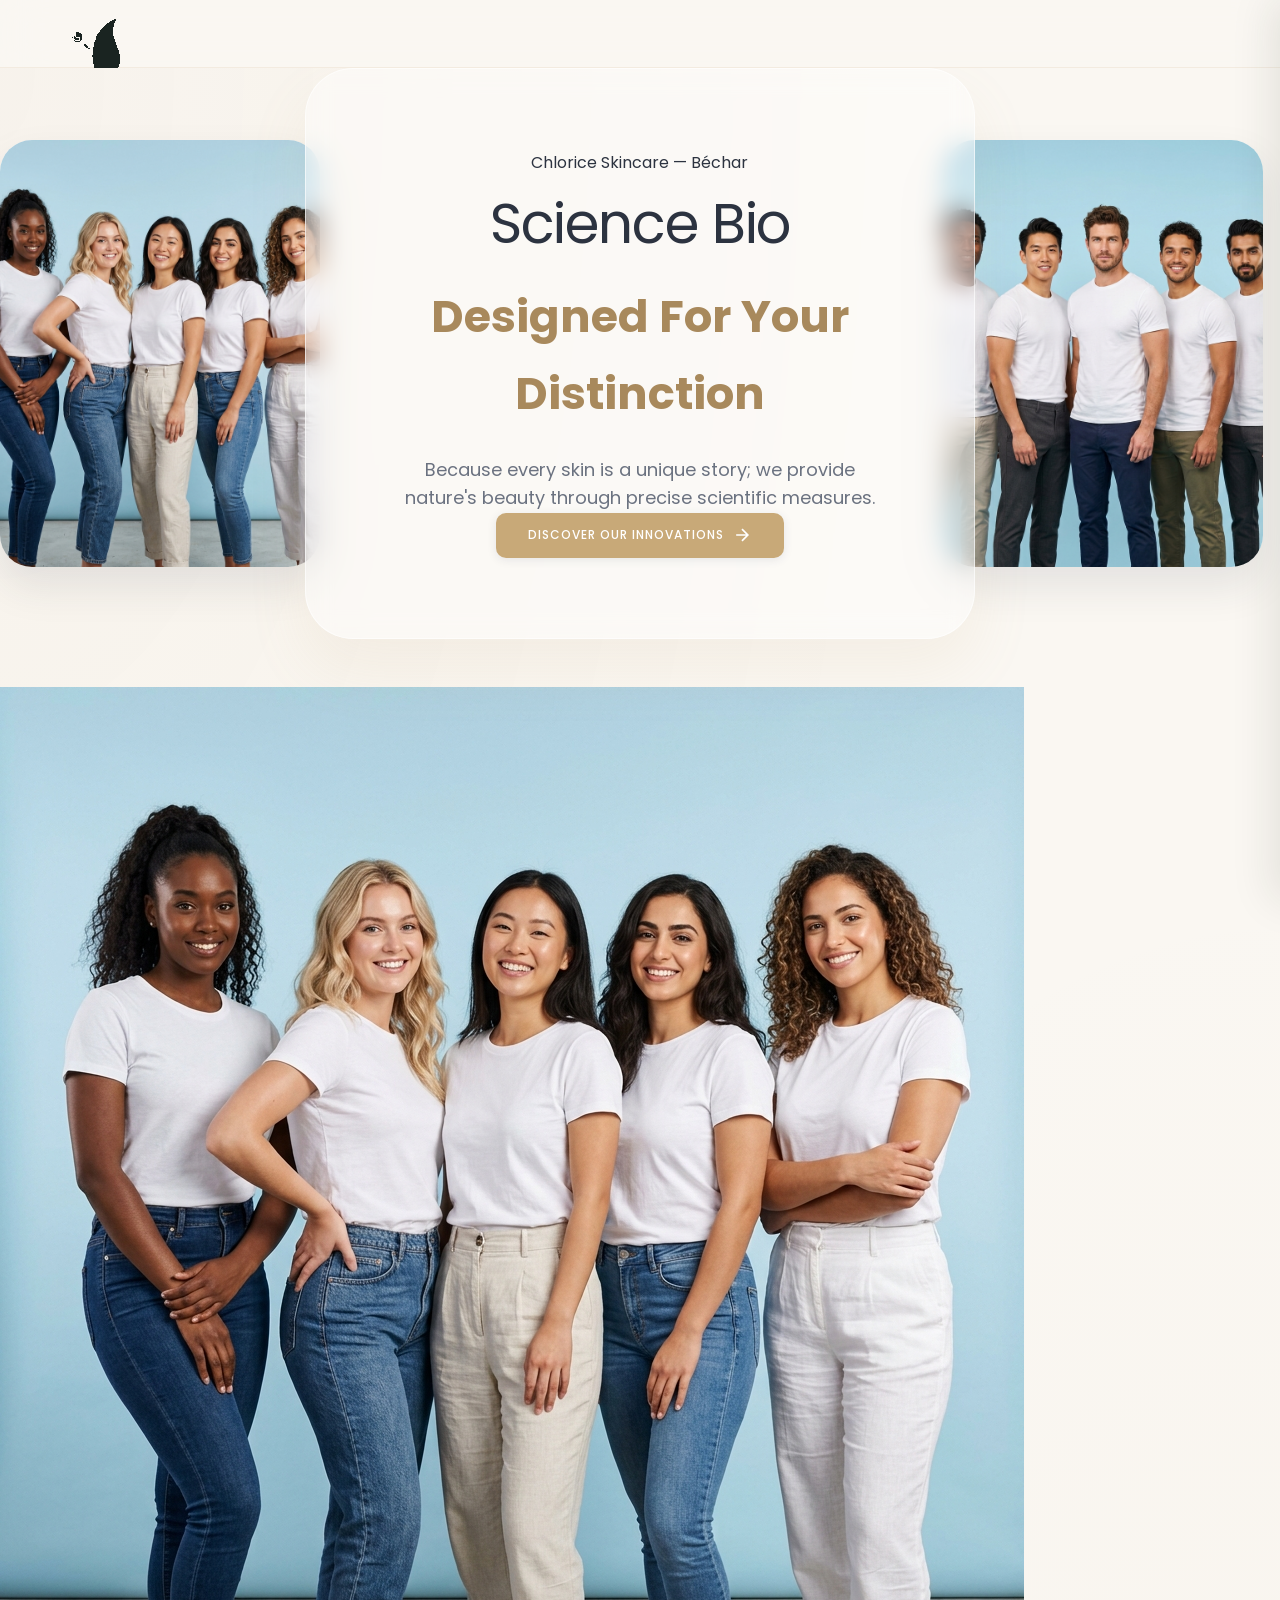
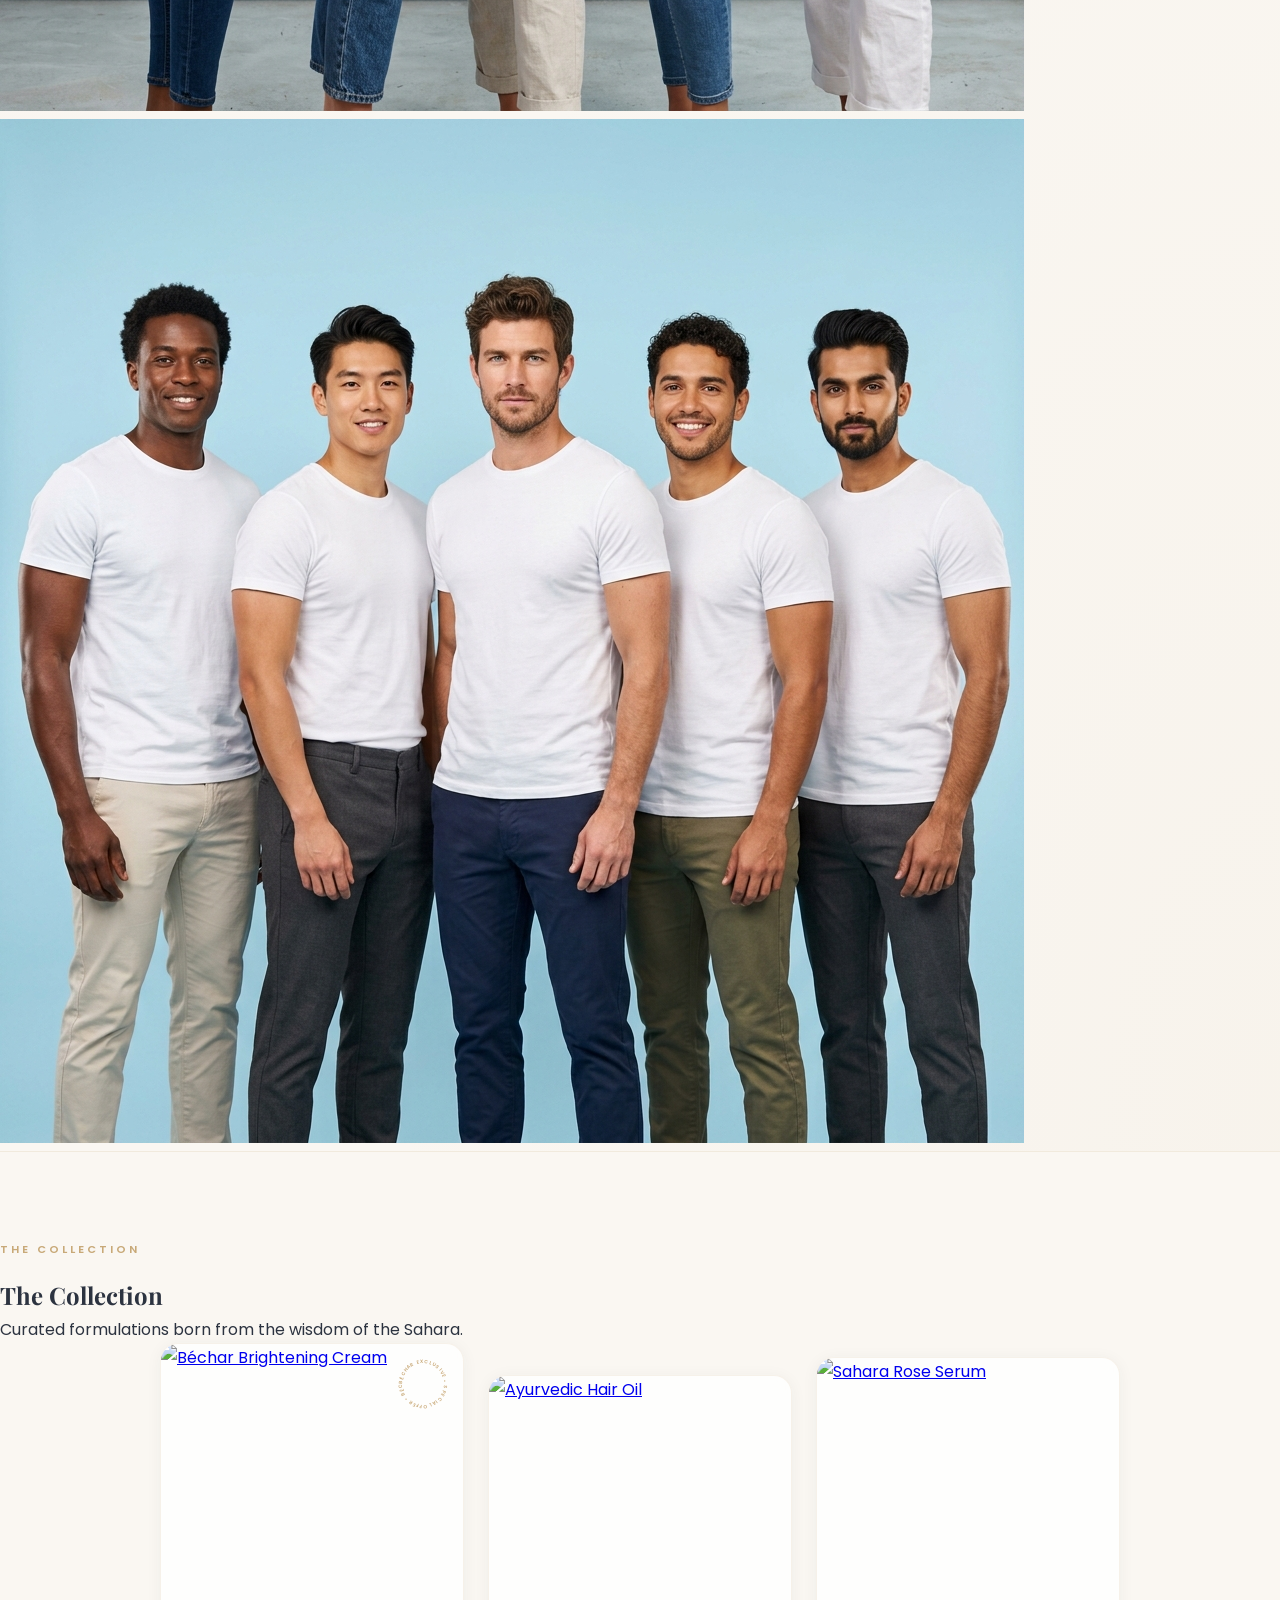
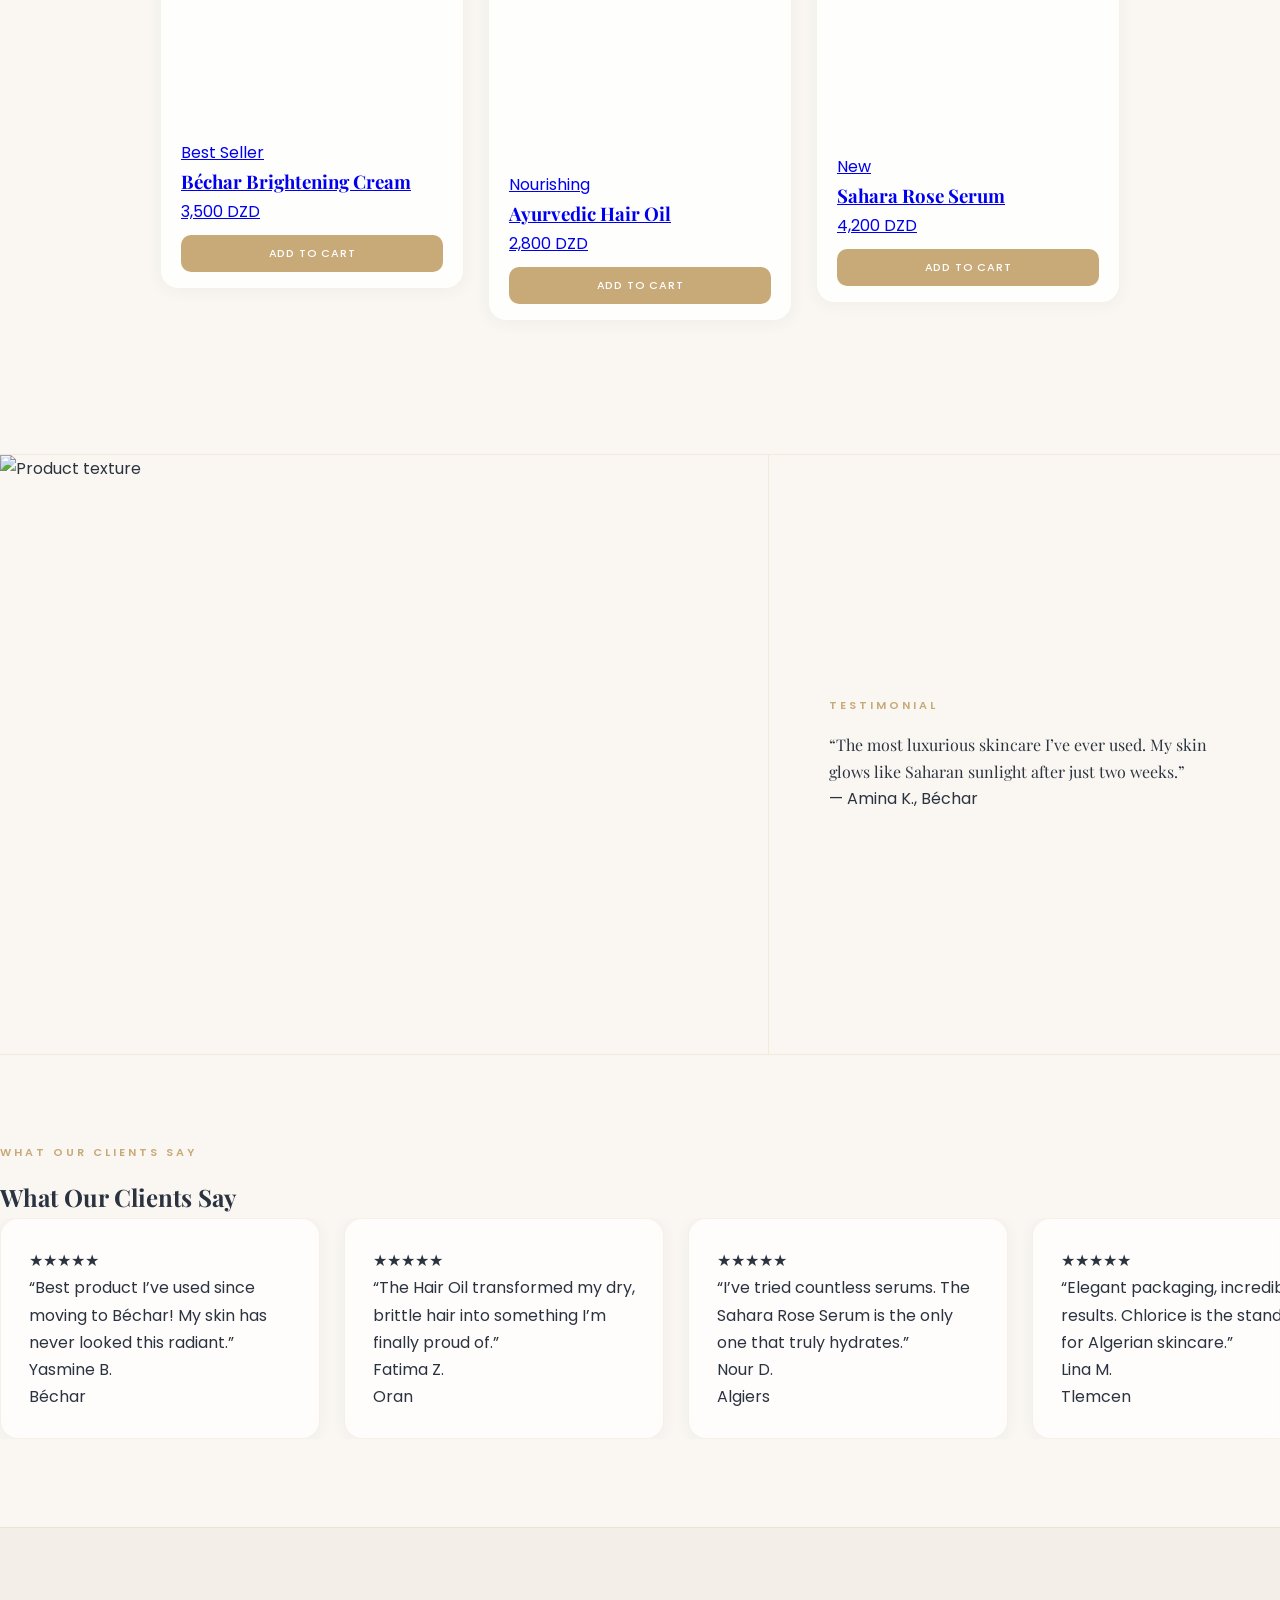
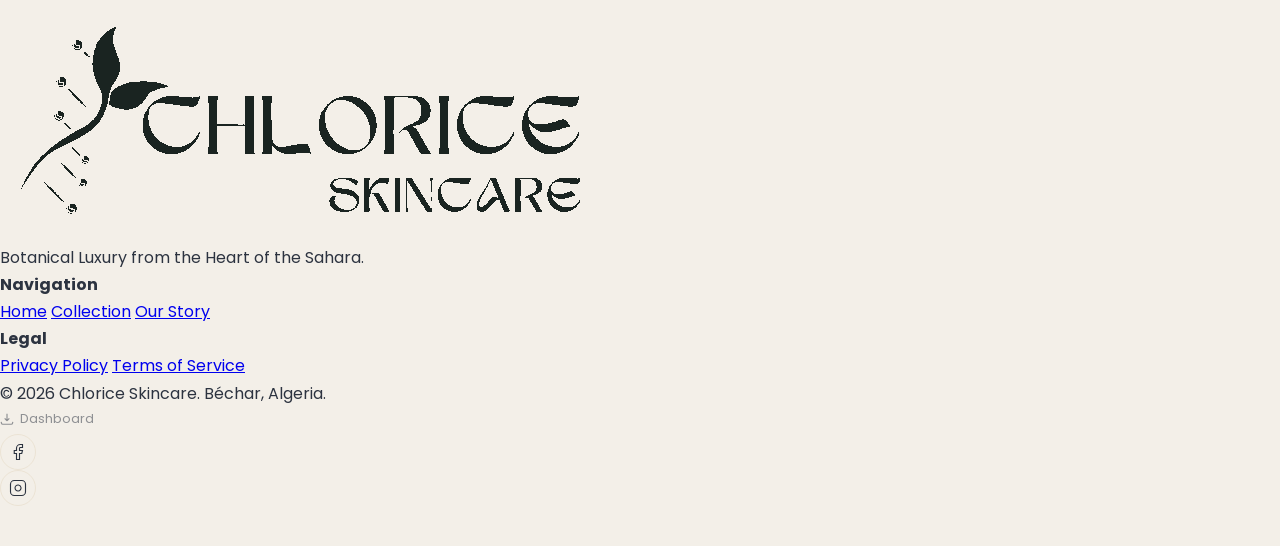
==== commit 40ef06b2: "Redesign: Sovereign Admin Dashboard, Product Archive with image upload, and Premium Login Portal" ====
--- a/index.html
+++ b/index.html
@@ -100,52 +100,61 @@
   <section id="hero" class="hero-editorial pt-12 pb-10 lg:pt-16 lg:pb-16">
     <div class="max-w-[1400px] mx-auto px-6 lg:px-12 relative">
 
-      <div class="editorial-container">
-        <!-- Left Image (Women) -->
-        <div class="hidden lg:block editorial-img-left reveal">
-          <div class="editorial-img-wrapper">
-            <img src="image/hero_women.png" alt="Chlorice Natural Care">
-          </div>
-        </div>
-
-        <!-- Center Content -->
-        <div class="editorial-content">
-          <div class="floating-badge reveal" data-i18n="hero.preheadline">Chlorice Skincare — Béchar</div>
-
-          <h1 class="reveal">
-            <span class="block" data-i18n="hero.title_bio">Science Bio</span>
-            <span class="italic-serif" data-i18n="hero.title_designed">Designed For Your Distinction</span>
-          </h1>
-
-          <p class="text-lg md:text-xl text-forest/70 leading-relaxed mb-6 mx-auto reveal" data-i18n="hero.desc_unisex">
-            Because every skin is a unique story; we provide nature's beauty through precise scientific measures.
-          </p>
-
-          <div class="reveal">
-            <a href="products.html" class="btn-primary">
-              <span data-i18n="hero.cta_new">Discover our Innovations</span>
-              <svg width="18" height="18" fill="none" stroke="currentColor" stroke-width="2" viewBox="0 0 24 24"
-                class="ml-2">
-                <path d="M5 12h14M12 5l7 7-7 7" />
-              </svg>
-            </a>
-          </div>
-
-          <!-- Mobile Image Spread -->
-          <div class="flex lg:hidden gap-4 justify-center mt-16 reveal">
-            <div class="w-1/2 max-w-[180px]">
-              <img src="image/hero_women.png" alt="Women" class="w-full h-auto object-cover rounded-2xl shadow-lg">
+      <div class="editorial-grid">
+        <!-- Left Gallery Card -->
+        <div class="gallery-card card-left reveal reveal-left reveal-delay-2">
+          <div class="gallery-img-wrapper">
+            <img src="image/hero_women.png" alt="Chlorice Botanical Care" class="gallery-img">
+            <div class="gallery-overlay">
+              <span class="gallery-tag">Botanical</span>
             </div>
-            <div class="w-1/2 max-w-[180px] mt-8">
-              <img src="image/hero_men.png" alt="Men" class="w-full h-auto object-cover rounded-2xl shadow-lg">
+          </div>
+        </div>
+
+        <!-- Center Glass Content -->
+        <div class="hero-glass-block reveal reveal-up reveal-delay-1">
+          <div class="glass-content-inner">
+            <div class="floating-badge mb-6" data-i18n="hero.preheadline">Chlorice Skincare — Béchar</div>
+            
+            <h1 class="main-title">
+              <span class="title-top" data-i18n="hero.title_bio">Science Bio</span>
+              <span class="title-bottom italic-serif" data-i18n="hero.title_designed">Designed For Your Distinction</span>
+            </h1>
+
+            <p class="hero-description" data-i18n="hero.desc_unisex">
+              Because every skin is a unique story; we provide nature's beauty through precise scientific measures.
+            </p>
+
+            <div class="mt-8">
+              <a href="products.html" class="btn-primary btn-lg group">
+                <span data-i18n="hero.cta_new">Discover our Innovations</span>
+                <svg width="20" height="20" fill="none" stroke="currentColor" stroke-width="2" viewBox="0 0 24 24" class="ml-2 group-hover:translate-x-1 transition-transform">
+                  <path d="M5 12h14M12 5l7 7-7 7" />
+                </svg>
+              </a>
             </div>
           </div>
         </div>
 
-        <!-- Right Image (Men) -->
-        <div class="hidden lg:block editorial-img-right reveal">
-          <div class="editorial-img-wrapper">
-            <img src="image/hero_men.png" alt="Chlorice Inclusivity">
+        <!-- Right Gallery Card -->
+        <div class="gallery-card card-right reveal reveal-right reveal-delay-3">
+          <div class="gallery-img-wrapper">
+            <img src="image/hero_men.png" alt="Chlorice Modern Inclusivity" class="gallery-img">
+            <div class="gallery-overlay">
+              <span class="gallery-tag">Modern</span>
+            </div>
+          </div>
+        </div>
+      </div>
+
+      <!-- Mobile Gallery (Stack) -->
+      <div class="mobile-hero-gallery lg:hidden reveal reveal-up">
+        <div class="flex gap-4 overflow-x-auto pb-4 px-2 snap-x">
+          <div class="min-w-[280px] snap-center">
+            <img src="image/hero_women.png" alt="Women" class="w-full h-[400px] object-cover rounded-2xl shadow-xl">
+          </div>
+          <div class="min-w-[280px] snap-center">
+            <img src="image/hero_men.png" alt="Men" class="w-full h-[400px] object-cover rounded-2xl shadow-xl">
           </div>
         </div>
       </div>
--- a/css/style.css
+++ b/css/style.css
@@ -981,94 +981,167 @@
   }
 }
 
-/* ---------- Editorial Oasis Hero (Science Bio) ---------- */
+/* ---------- Editorial Oasis Hero (Premium Redesign) ---------- */
 .hero-editorial {
   position: relative;
-  background: linear-gradient(160deg, #FAF7F2 0%, #F5EEE4 50%, #FAF7F2 100%);
+  background-color: var(--bone);
+  background-image: 
+    radial-gradient(at 0% 0%, rgba(200, 169, 120, 0.05) 0px, transparent 50%),
+    radial-gradient(at 100% 100%, rgba(200, 169, 120, 0.05) 0px, transparent 50%);
+  min-height: 85vh;
+  display: flex;
+  align-items: center;
   overflow: hidden;
 }
 
-.editorial-container {
+.editorial-grid {
   display: grid;
   grid-template-columns: 1fr;
   align-items: center;
+  gap: 2rem;
+  width: 100%;
+}
+
+@media (min-width: 1024px) {
+  .editorial-grid {
+    grid-template-columns: 1fr 1.8fr 1fr;
+    gap: 0;
+  }
+}
+
+/* Gallery Cards */
+.gallery-card {
   position: relative;
-  z-index: 10;
-  min-height: 400px;
-  /* Further reduced */
-}
-
-@media (min-width: 1024px) {
-  .editorial-container {
-    grid-template-columns: 1fr 1.5fr 1fr;
-    gap: 0;
-  }
-}
-
-.editorial-img-left {
-  justify-self: start;
-  transform: translateX(-10%);
   z-index: 5;
-}
-
-.editorial-img-right {
-  justify-self: end;
-  transform: translateX(10%) translateY(15%);
-  z-index: 5;
-}
-
-.editorial-content {
-  text-align: center;
-  z-index: 20;
-}
-
-.hero-editorial h1 {
-  font-size: clamp(2rem, 5.5vw, 4rem);
-  line-height: 1;
-  letter-spacing: -0.03em;
-  color: var(--forest);
-  margin-bottom: 0.75rem;
-}
-
-.hero-editorial .italic-serif {
-  font-family: var(--font-playfair);
-  font-style: italic;
-  font-weight: 400;
-  display: block;
-}
-
-.editorial-img-wrapper {
+  transition: transform 0.8s var(--ease-out);
+}
+
+.card-left { transform: rotate(-2deg); }
+.card-right { transform: rotate(2deg); }
+
+.gallery-card:hover {
+  transform: rotate(0) scale(1.02);
+  z-index: 30;
+}
+
+.gallery-img-wrapper {
   position: relative;
   width: 100%;
   max-width: 320px;
-  filter: contrast(1.02) saturate(1.05);
-}
-
-.editorial-img-wrapper img {
+  aspect-ratio: 3/4;
+  border-radius: 2rem;
+  overflow: hidden;
+  box-shadow: 0 20px 40px rgba(44, 51, 64, 0.1);
+  background: var(--white);
+}
+
+.gallery-img {
   width: 100%;
-  height: auto;
-  object-contain: cover;
-  transition: transform 1.5s var(--ease-out);
-}
-
-.hero-editorial:hover .editorial-img-wrapper img {
-  transform: scale(1.03) translateY(-5px);
-}
-
-
-.floating-badge {
-  display: inline-block;
-  padding: 8px 16px;
-  background: var(--white);
-  border: 1px solid var(--gold);
-  color: var(--gold-dark);
-  border-radius: 100px;
+  height: 100%;
+  object-fit: cover;
+  transition: transform 1.2s var(--ease-out);
+}
+
+.gallery-card:hover .gallery-img {
+  transform: scale(1.1);
+}
+
+.gallery-overlay {
+  position: absolute;
+  inset: 0;
+  background: linear-gradient(to top, rgba(44, 51, 64, 0.4), transparent);
+  opacity: 0;
+  transition: opacity 0.4s ease;
+  display: flex;
+  align-items: flex-end;
+  padding: 1.5rem;
+}
+
+.gallery-card:hover .gallery-overlay {
+  opacity: 1;
+}
+
+.gallery-tag {
+  color: var(--white);
   font-size: 0.75rem;
   font-weight: 600;
   letter-spacing: 0.1em;
   text-transform: uppercase;
-  margin-bottom: 2rem;
-  box-shadow: 0 10px 30px rgba(229, 213, 192, 0.2);
+  border: 1px solid rgba(255, 255, 255, 0.4);
+  padding: 4px 12px;
+  border-radius: 100px;
+  backdrop-filter: blur(4px);
+}
+
+/* Glass Content Block */
+.hero-glass-block {
+  position: relative;
+  z-index: 20;
+  background: rgba(255, 255, 255, 0.4);
+  backdrop-filter: blur(12px);
+  -webkit-backdrop-filter: blur(12px);
+  border: 1px solid rgba(255, 255, 255, 0.6);
+  border-radius: 3rem;
+  padding: 3rem 2rem;
+  text-align: center;
+  box-shadow: 0 30px 60px rgba(200, 169, 120, 0.1);
+}
+
+@media (min-width: 1024px) {
+  .hero-glass-block {
+    margin: 0 -2rem;
+    padding: 5rem 4rem;
+  }
+}
+
+.main-title {
+  display: flex;
+  flex-direction: column;
+  gap: 0.5rem;
+  margin-bottom: 1.5rem;
+}
+
+.title-top {
+  font-size: clamp(2rem, 5vw, 3.5rem);
+  font-weight: 400;
+  letter-spacing: -0.02em;
+  color: var(--forest);
+}
+
+.title-bottom {
+  font-size: clamp(1.5rem, 4vw, 2.8rem);
+  color: var(--gold-dark);
+}
+
+.hero-description {
+  font-size: 1.125rem;
+  color: var(--forest-muted);
+  max-width: 480px;
+  margin: 0 auto;
+  line-height: 1.6;
+}
+
+/* Animations */
+.reveal-left { transform: translateX(-40px); }
+.reveal-right { transform: translateX(40px); }
+.reveal-up { transform: translateY(40px); }
+
+.revealed.reveal-left,
+.revealed.reveal-right,
+.revealed.reveal-up {
+  transform: translate(0) rotate(var(--rotate, 0));
+}
+
+.card-left.revealed { --rotate: -2deg; }
+.card-right.revealed { --rotate: 2deg; }
+
+/* Mobile Enhancements */
+.mobile-hero-gallery {
+  margin-top: 3rem;
+}
+
+.mobile-hero-gallery::-webkit-scrollbar {
+  display: none;
 }
 
 /* ==============================================
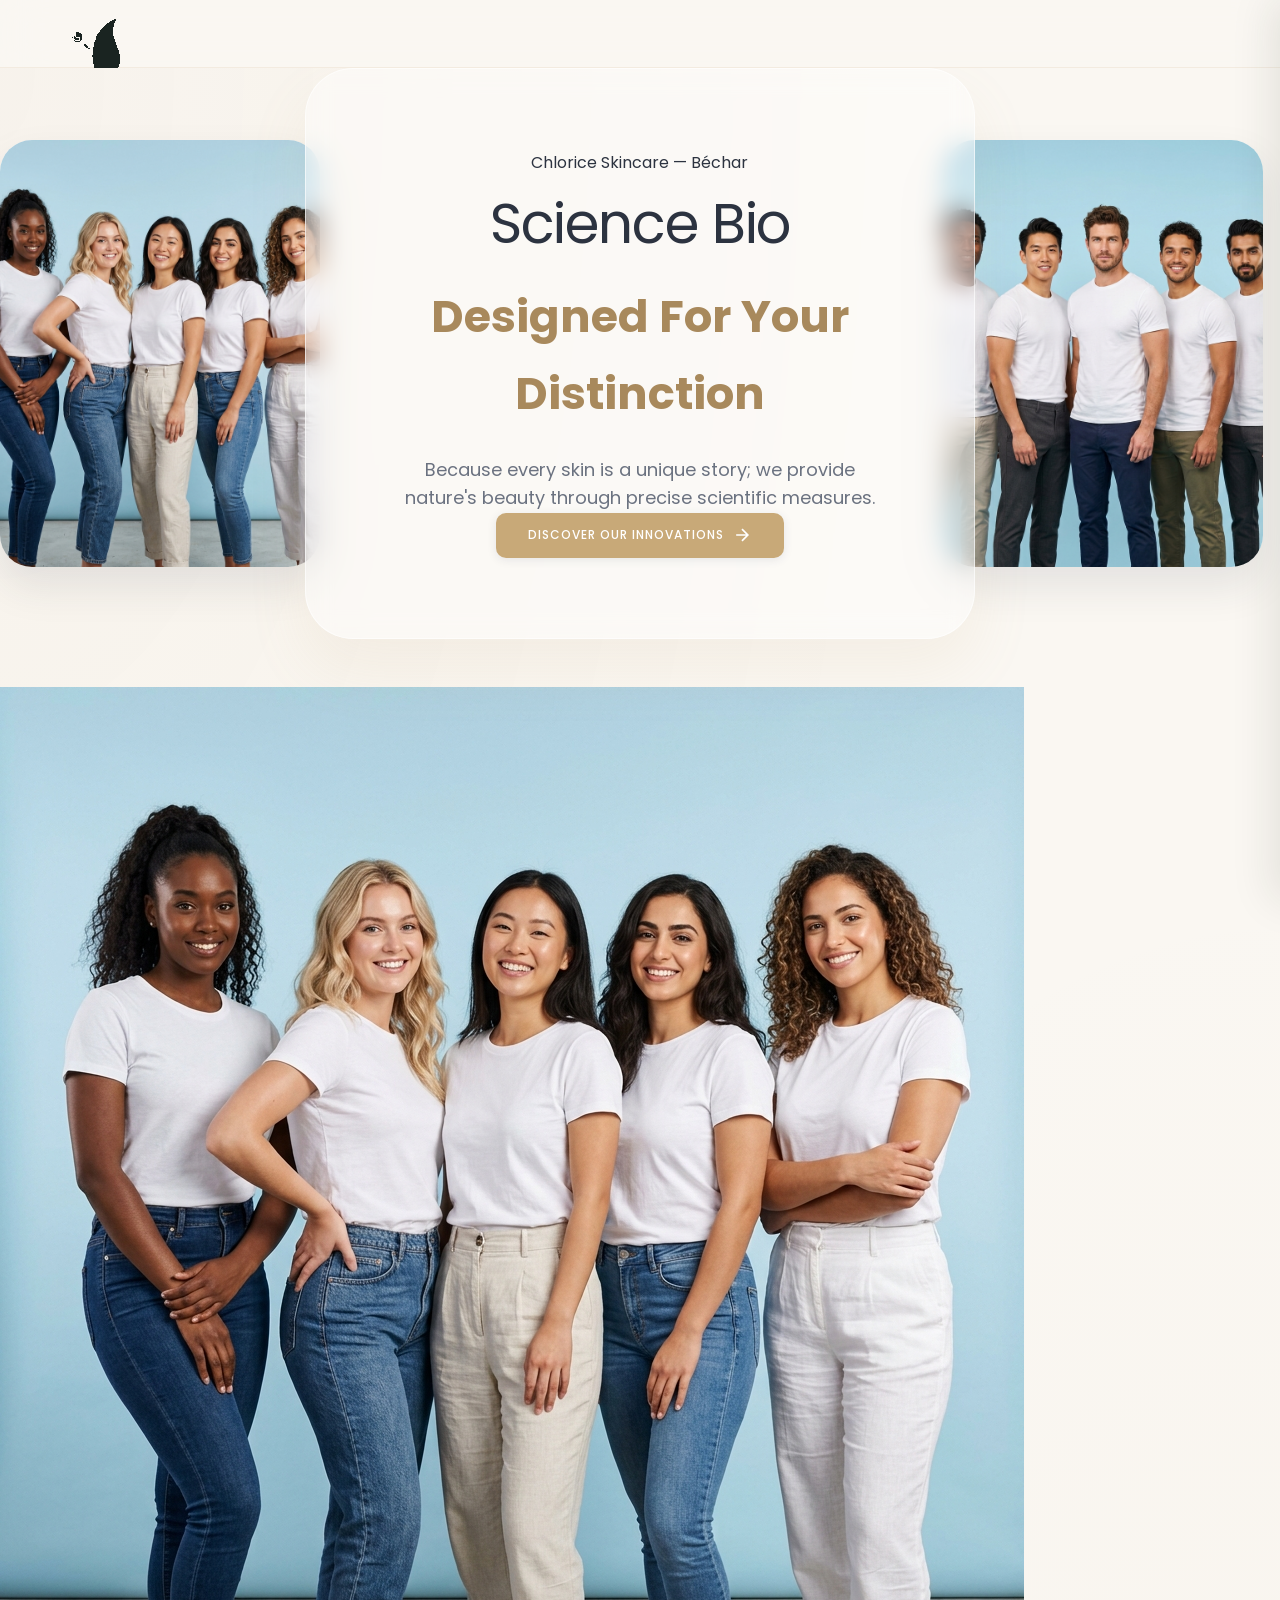
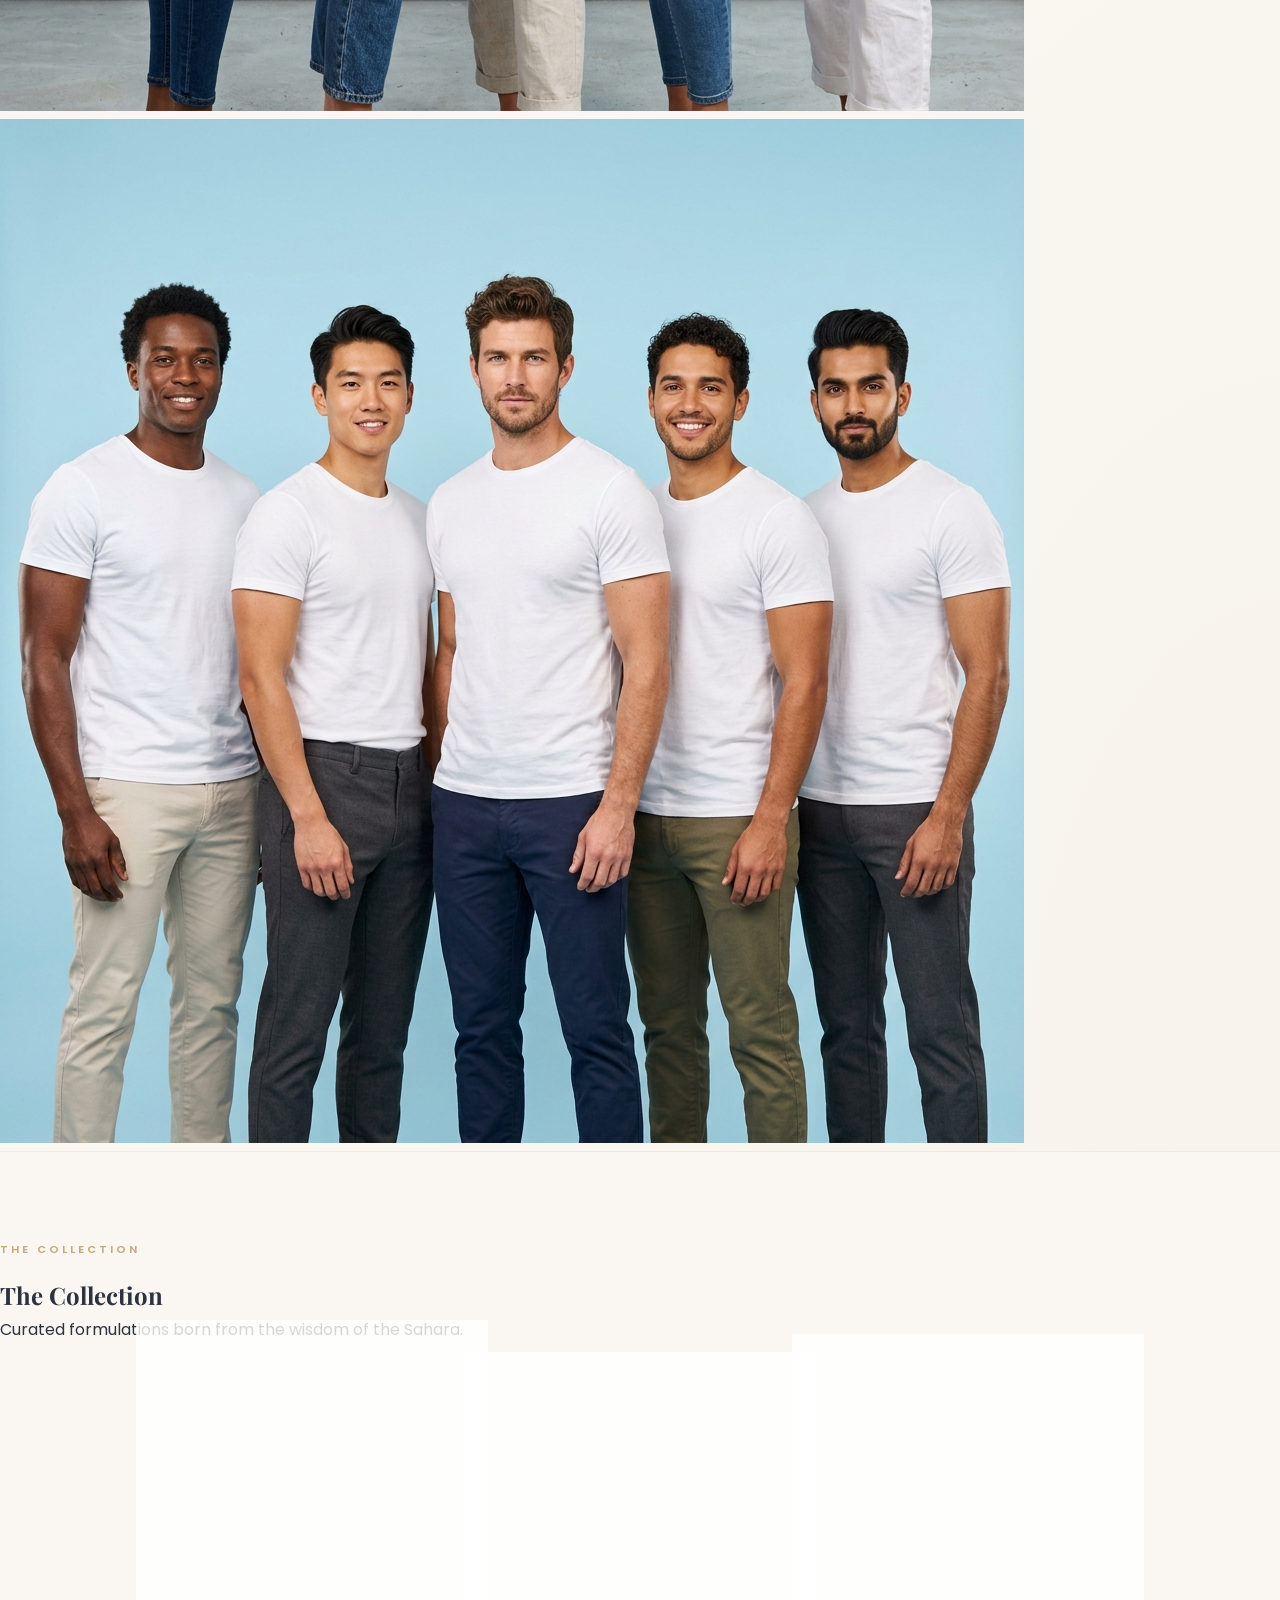
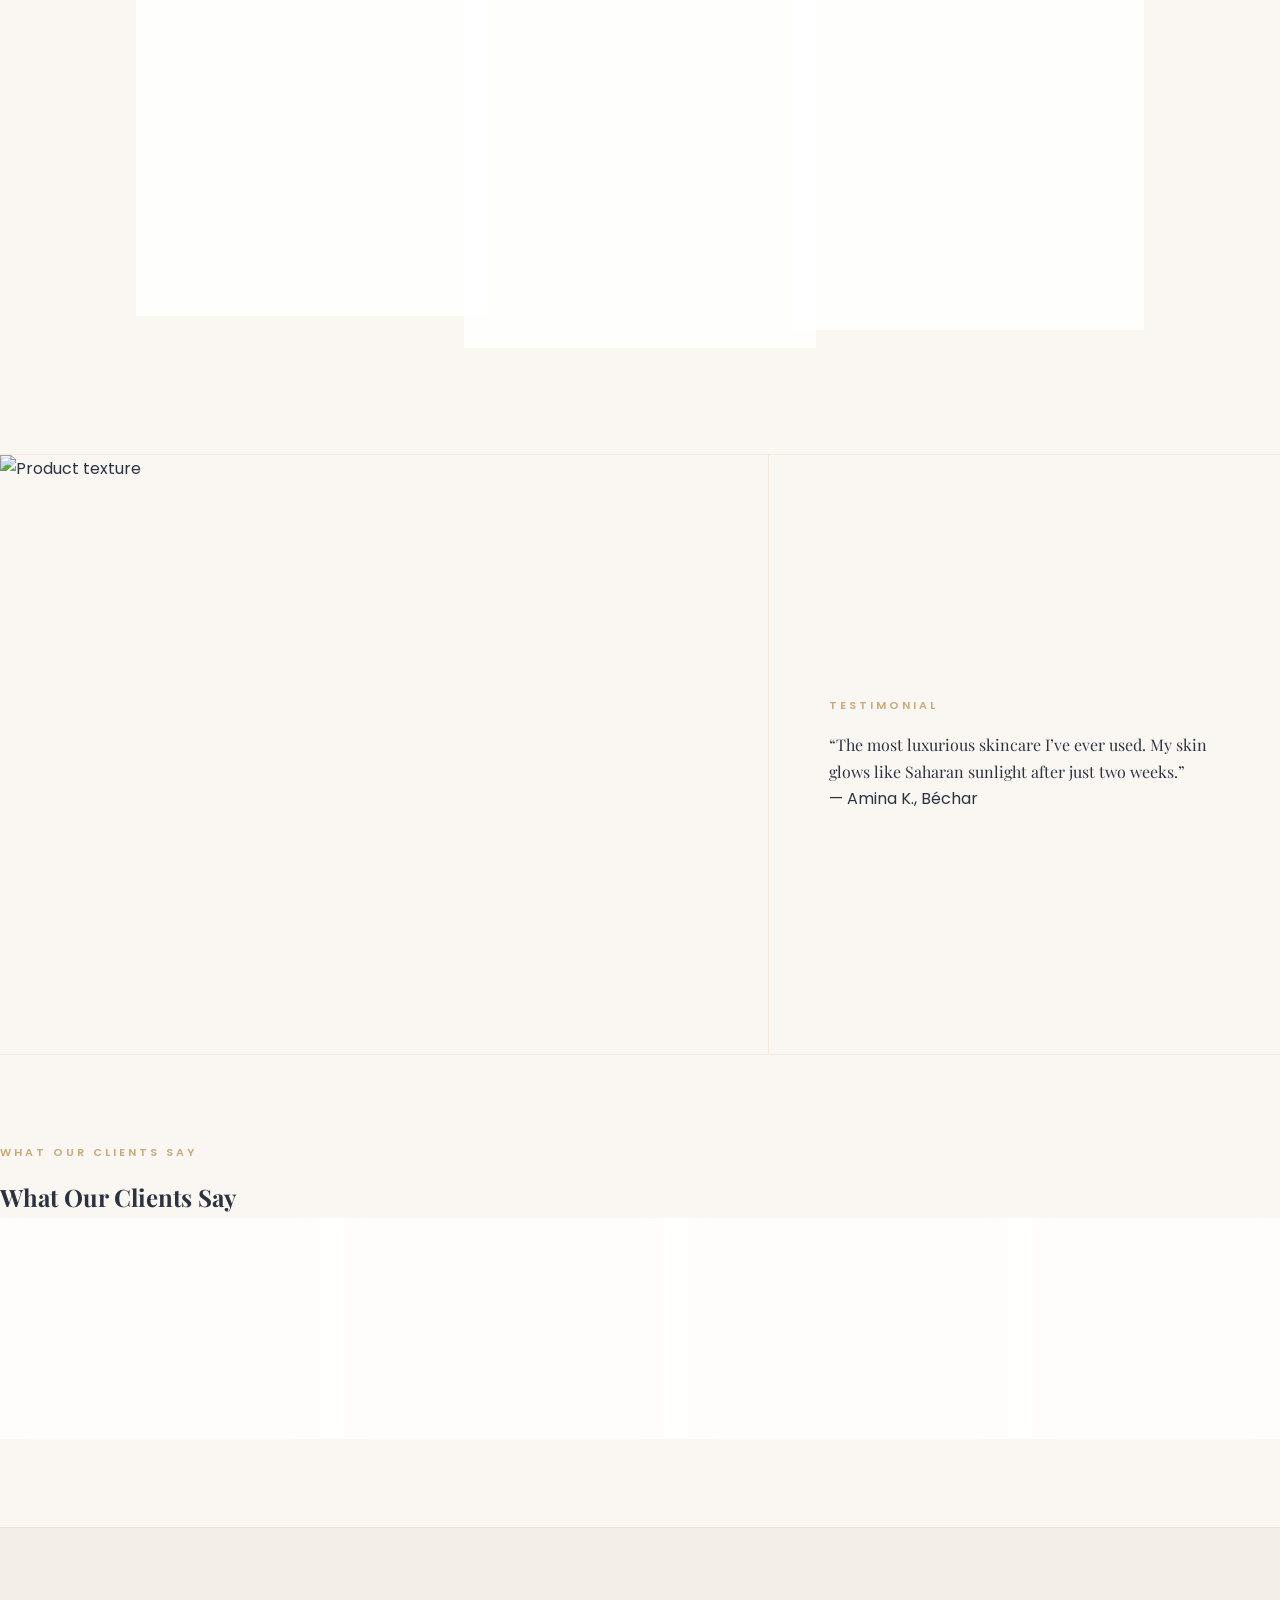
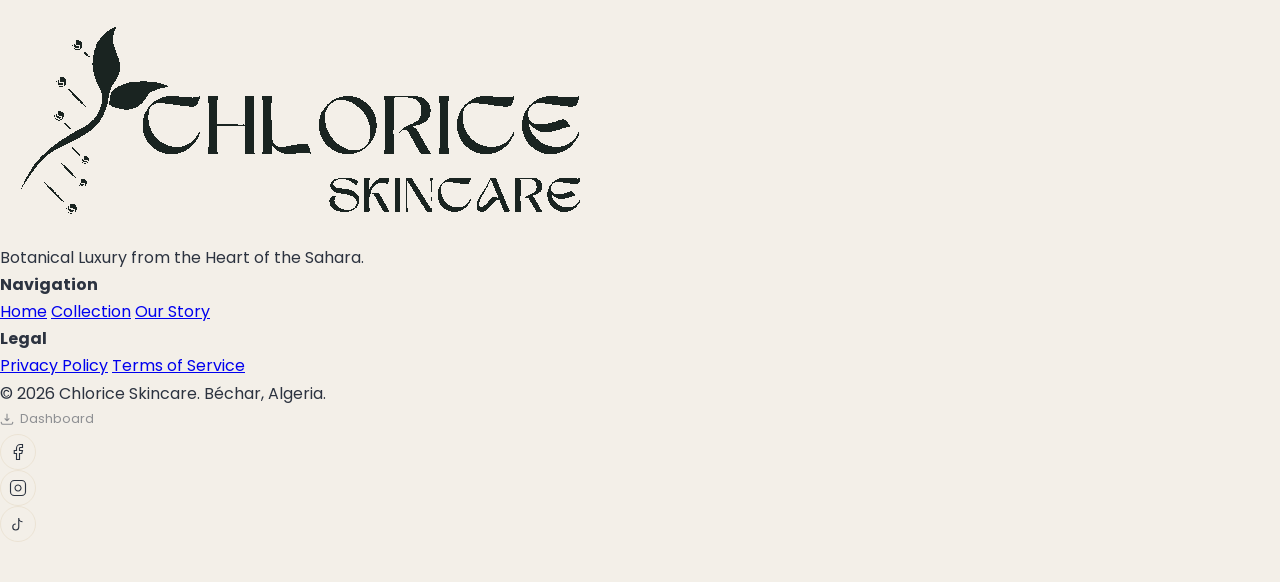
==== commit 28435d5e: "Update social media links and add TikTok to all main pages" ====
--- a/index.html
+++ b/index.html
@@ -53,16 +53,21 @@
       <!-- Actions Right -->
       <div class="flex items-center justify-end gap-5">
         <div class="nav-socials hidden lg:flex mr-2">
-          <a href="https://instagram.com/chlorice.skincare" class="nav-social-icon" target="_blank" aria-label="Instagram">
+          <a href="https://www.instagram.com/chloriceskincare.lab?utm_source=ig_web_button_share_sheet&igsh=ZDNlZDc0MzIxNw==" class="nav-social-icon" target="_blank" aria-label="Instagram">
             <svg width="20" height="20" fill="none" stroke="currentColor" stroke-width="1.5" viewBox="0 0 24 24">
               <rect x="2" y="2" width="20" height="20" rx="5" ry="5"></rect>
               <path d="M16 11.37A4 4 0 1112.63 8 4 4 0 0116 11.37z"></path>
               <line x1="17.5" y1="6.5" x2="17.51" y2="6.5"></line>
             </svg>
           </a>
-          <a href="https://facebook.com/chlorice.skincare" class="nav-social-icon" target="_blank" aria-label="Facebook">
+          <a href="https://www.facebook.com/profile.php?id=61577972640701&ref=PROFILE_EDIT_xav_ig_profile_page_web#" class="nav-social-icon" target="_blank" aria-label="Facebook">
             <svg width="20" height="20" fill="none" stroke="currentColor" stroke-width="1.5" viewBox="0 0 24 24">
               <path d="M18 2h-3a5 5 0 00-5 5v3H7v4h3v8h4v-8h3l1-4h-4V7a1 1 0 011-1h3V2z" />
+            </svg>
+          </a>
+          <a href="https://www.tiktok.com/@chloriceskincare.lab?fbclid=IwY2xjawRoUA1leHRuA2FlbQIxMABicmlkETFtbE1IOUhWSTV4Q1hNTnVIc3J0YwZhcHBfaWQQMjIyMDM5MTc4ODIwMDg5MgABHs-4FyPebuBvn9OGX21VKoaLj4RYEBdGdhCaYIbN1EpRAwx3gVmZcHUl8zYu_aem_4ScibUoTjJ886-cewRPLIA" class="nav-social-icon" target="_blank" aria-label="TikTok">
+            <svg width="20" height="20" fill="none" stroke="currentColor" stroke-width="1.5" viewBox="0 0 24 24">
+              <path d="M9 12a4 4 0 1 0 4 4V4a5 5 0 0 0 5 5" />
             </svg>
           </a>
         </div>
@@ -352,16 +357,21 @@
         </a>
 
         <div class="flex items-center gap-4">
-          <a href="#" class="footer-social-link">
+          <a href="https://www.facebook.com/profile.php?id=61577972640701&ref=PROFILE_EDIT_xav_ig_profile_page_web#" class="footer-social-link" target="_blank" aria-label="Facebook">
             <svg width="18" height="18" fill="none" stroke="currentColor" stroke-width="1.5" viewBox="0 0 24 24">
               <path d="M18 2h-3a5 5 0 00-5 5v3H7v4h3v8h4v-8h3l1-4h-4V7a1 1 0 011-1h3V2z" />
             </svg>
           </a>
-          <a href="#" class="footer-social-link">
+          <a href="https://www.instagram.com/chloriceskincare.lab?utm_source=ig_web_button_share_sheet&igsh=ZDNlZDc0MzIxNw==" class="footer-social-link" target="_blank" aria-label="Instagram">
             <svg width="18" height="18" fill="none" stroke="currentColor" stroke-width="1.5" viewBox="0 0 24 24">
               <rect x="2" y="2" width="20" height="20" rx="5" ry="5"></rect>
               <path d="M16 11.37A4 4 0 1112.63 8 4 4 0 0116 11.37z"></path>
               <line x1="17.5" y1="6.5" x2="17.51" y2="6.5"></line>
+            </svg>
+          </a>
+          <a href="https://www.tiktok.com/@chloriceskincare.lab?fbclid=IwY2xjawRoUA1leHRuA2FlbQIxMABicmlkETFtbE1IOUhWSTV4Q1hNTnVIc3J0YwZhcHBfaWQQMjIyMDM5MTc4ODIwMDg5MgABHs-4FyPebuBvn9OGX21VKoaLj4RYEBdGdhCaYIbN1EpRAwx3gVmZcHUl8zYu_aem_4ScibUoTjJ886-cewRPLIA" class="footer-social-link" target="_blank" aria-label="TikTok">
+            <svg width="18" height="18" fill="none" stroke="currentColor" stroke-width="1.5" viewBox="0 0 24 24">
+              <path d="M9 12a4 4 0 1 0 4 4V4a5 5 0 0 0 5 5" />
             </svg>
           </a>
         </div>
